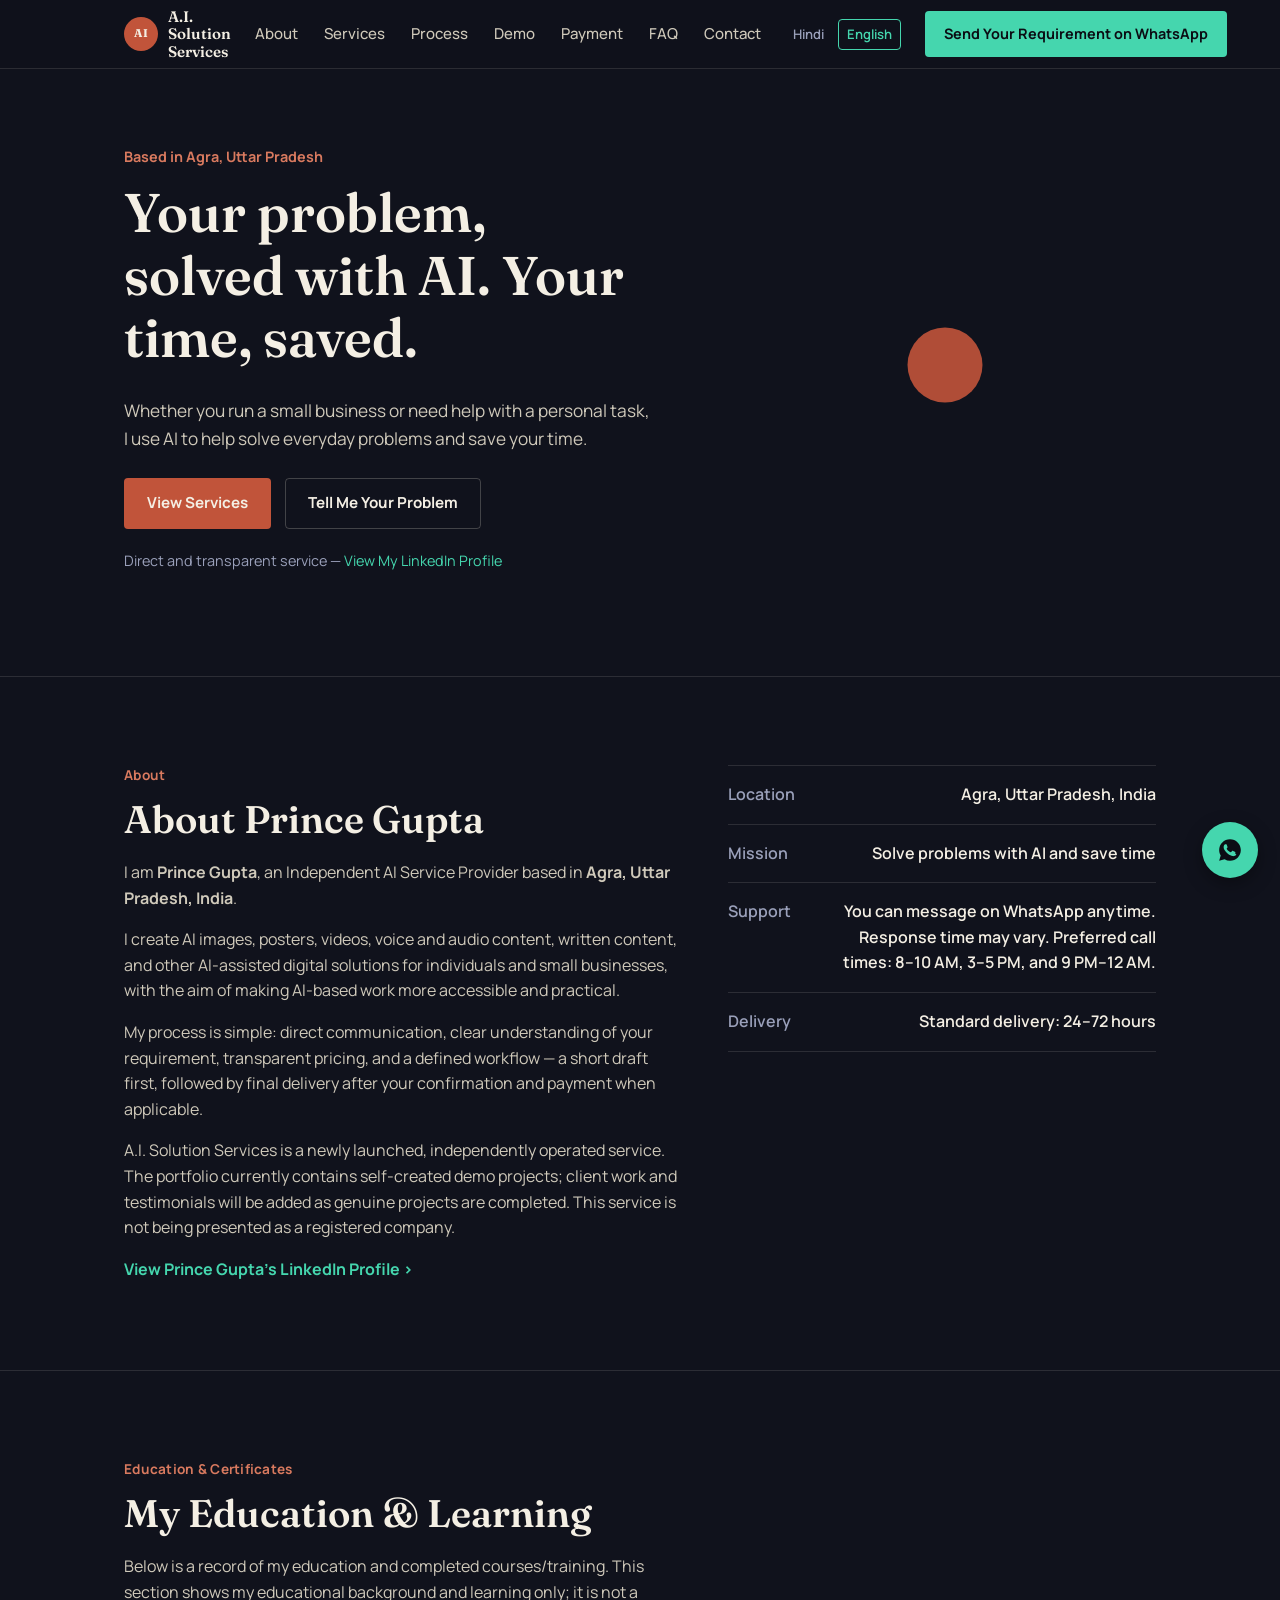
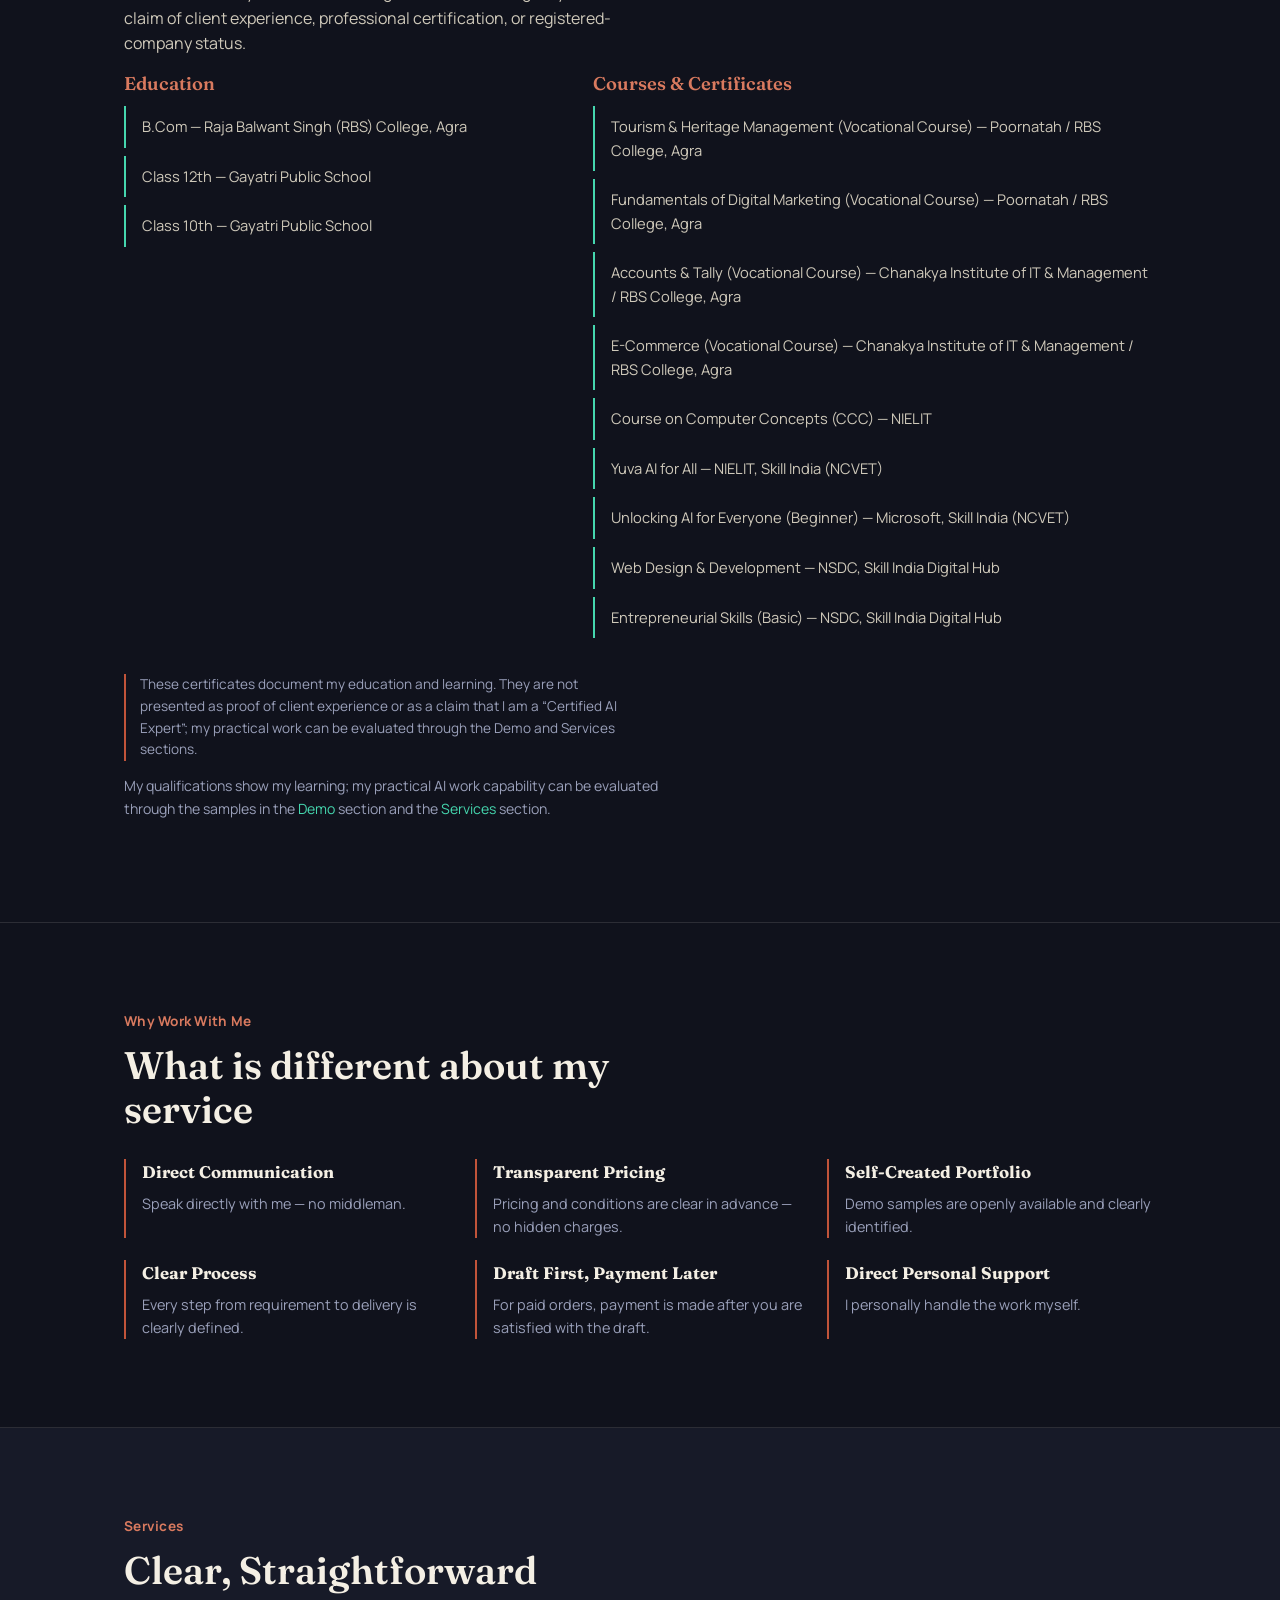
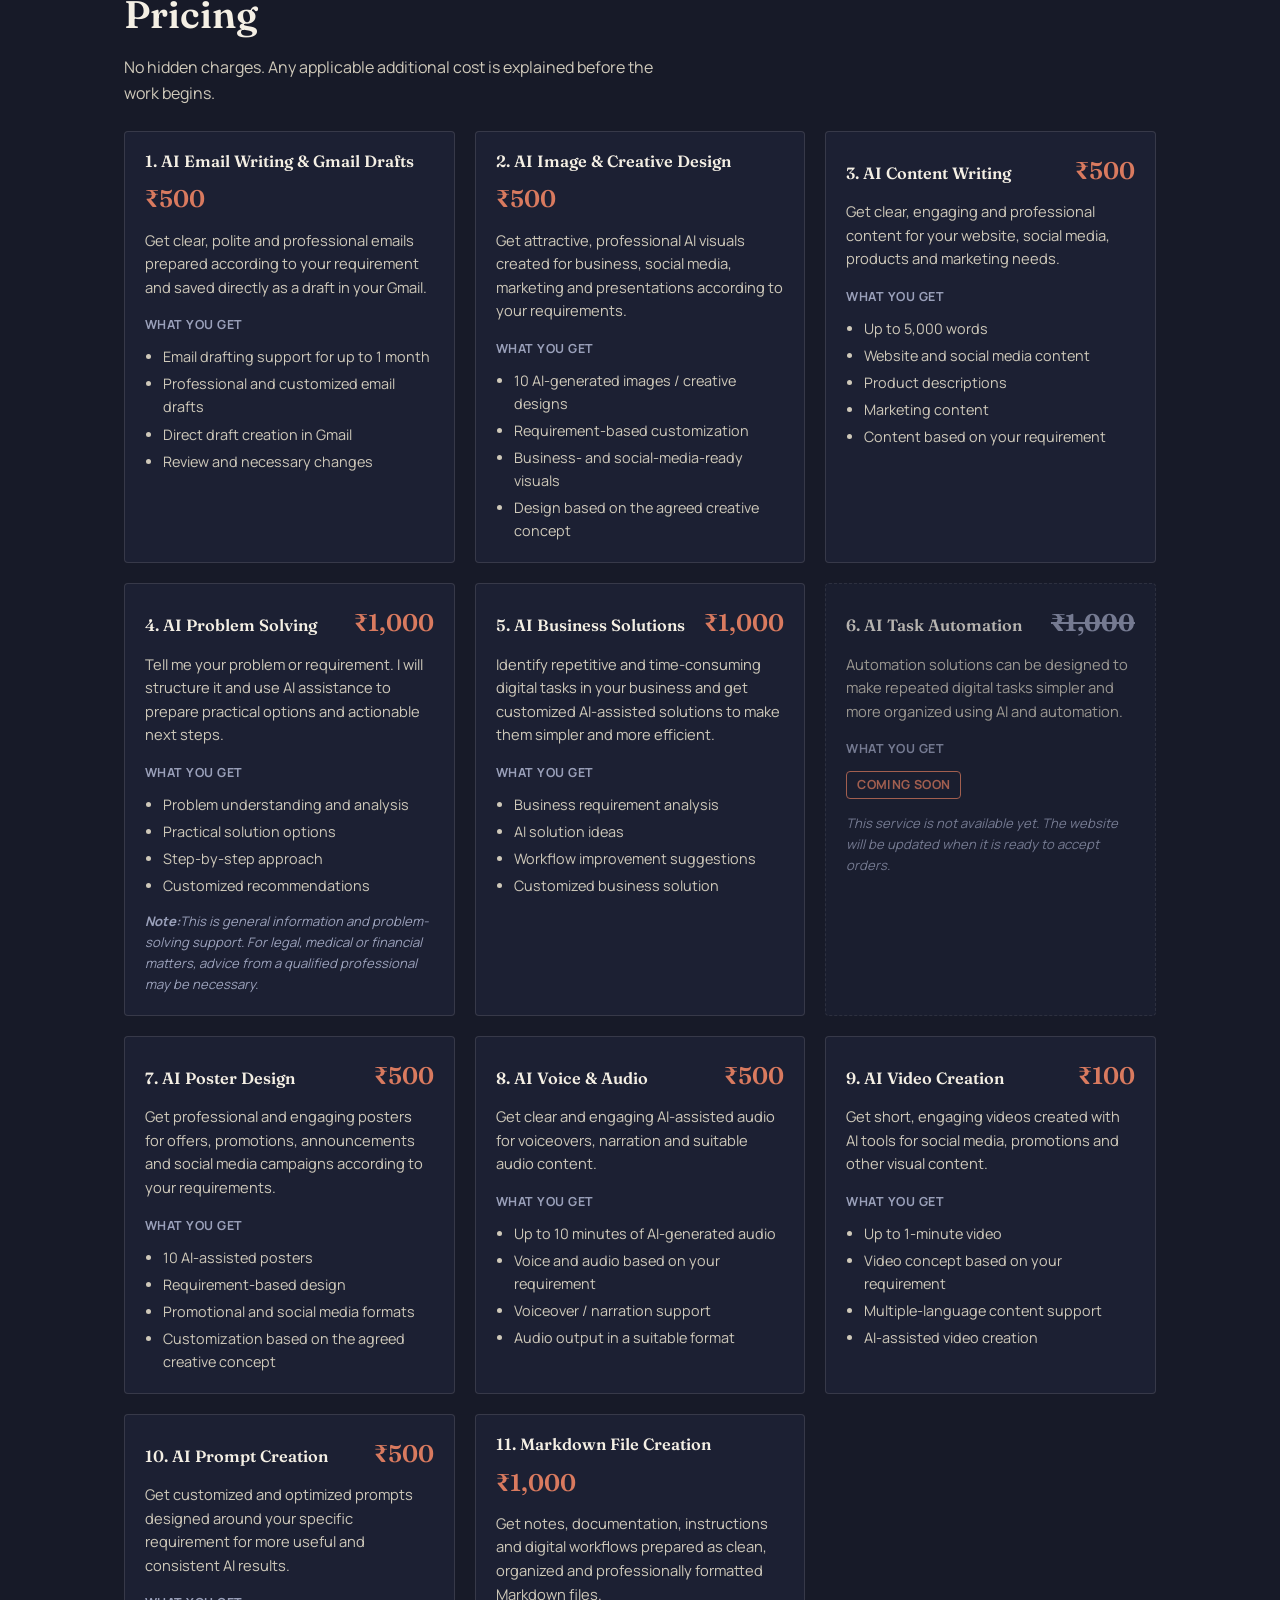
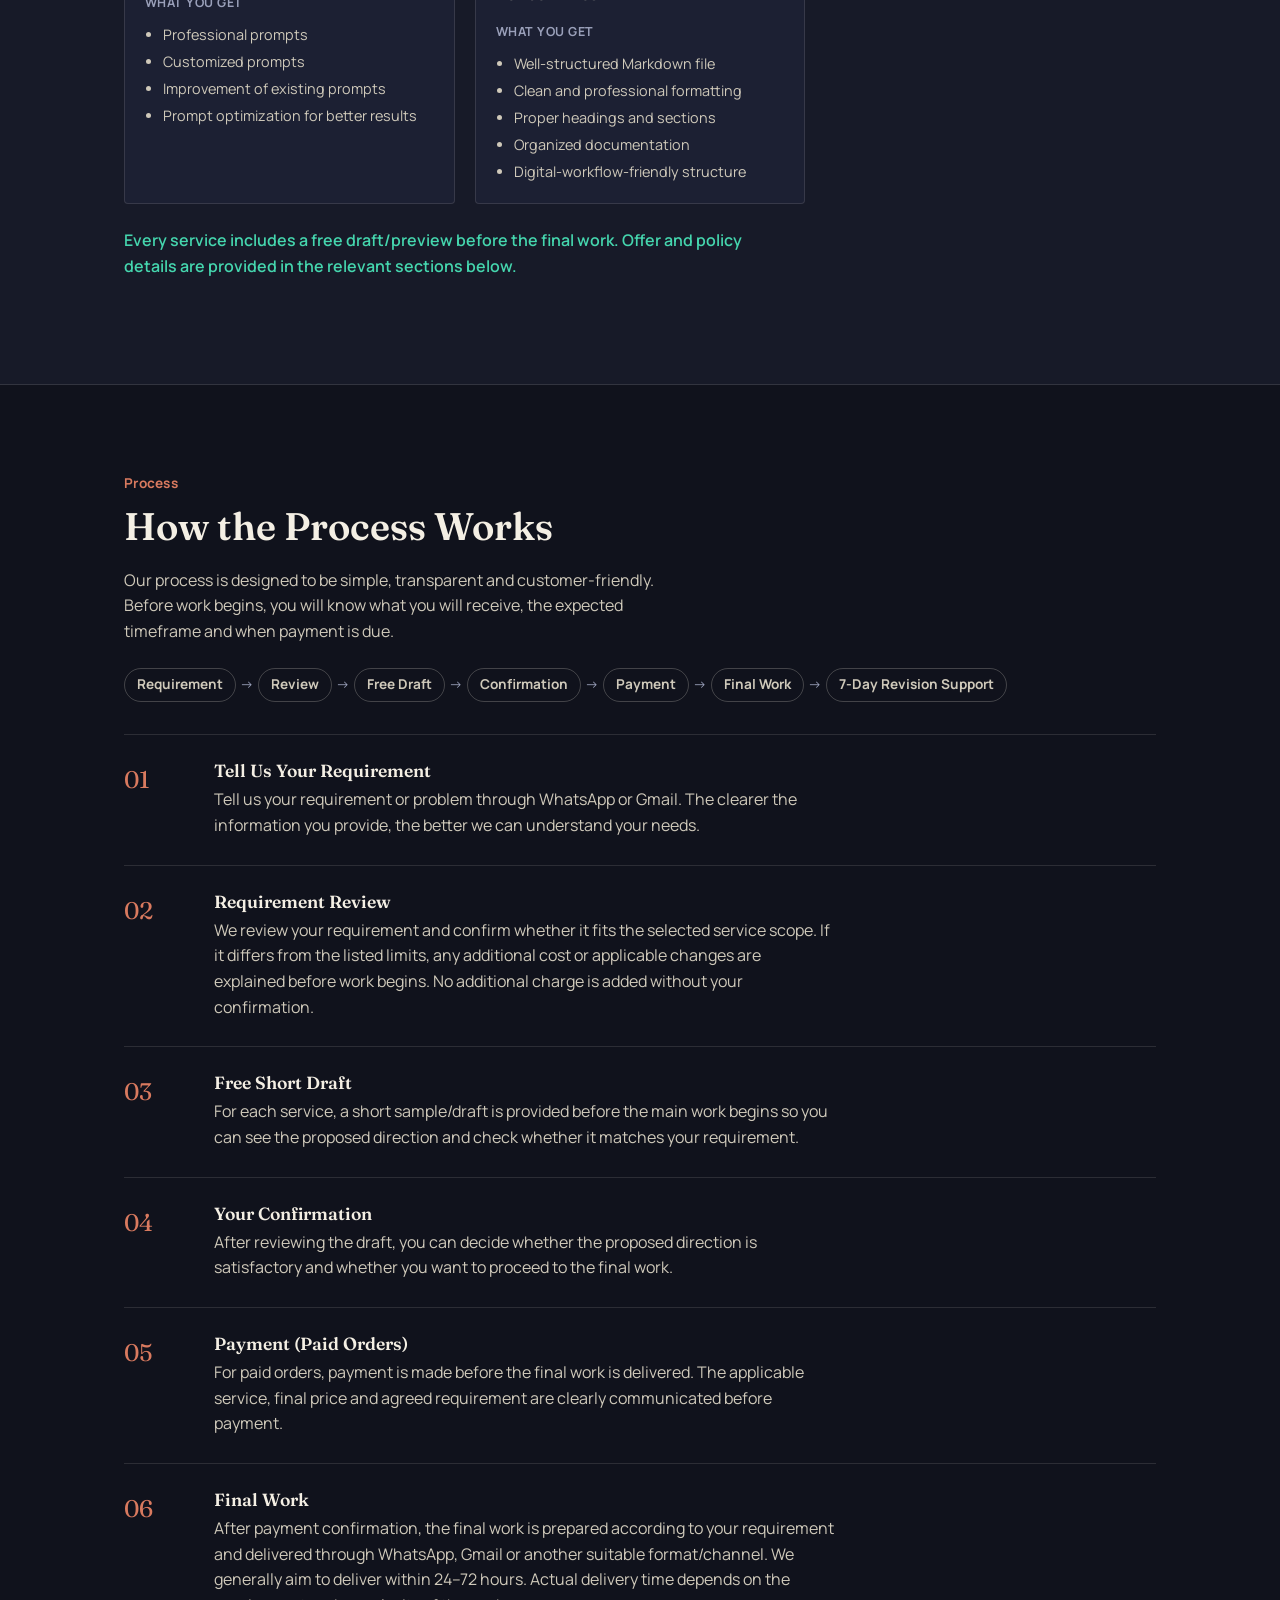
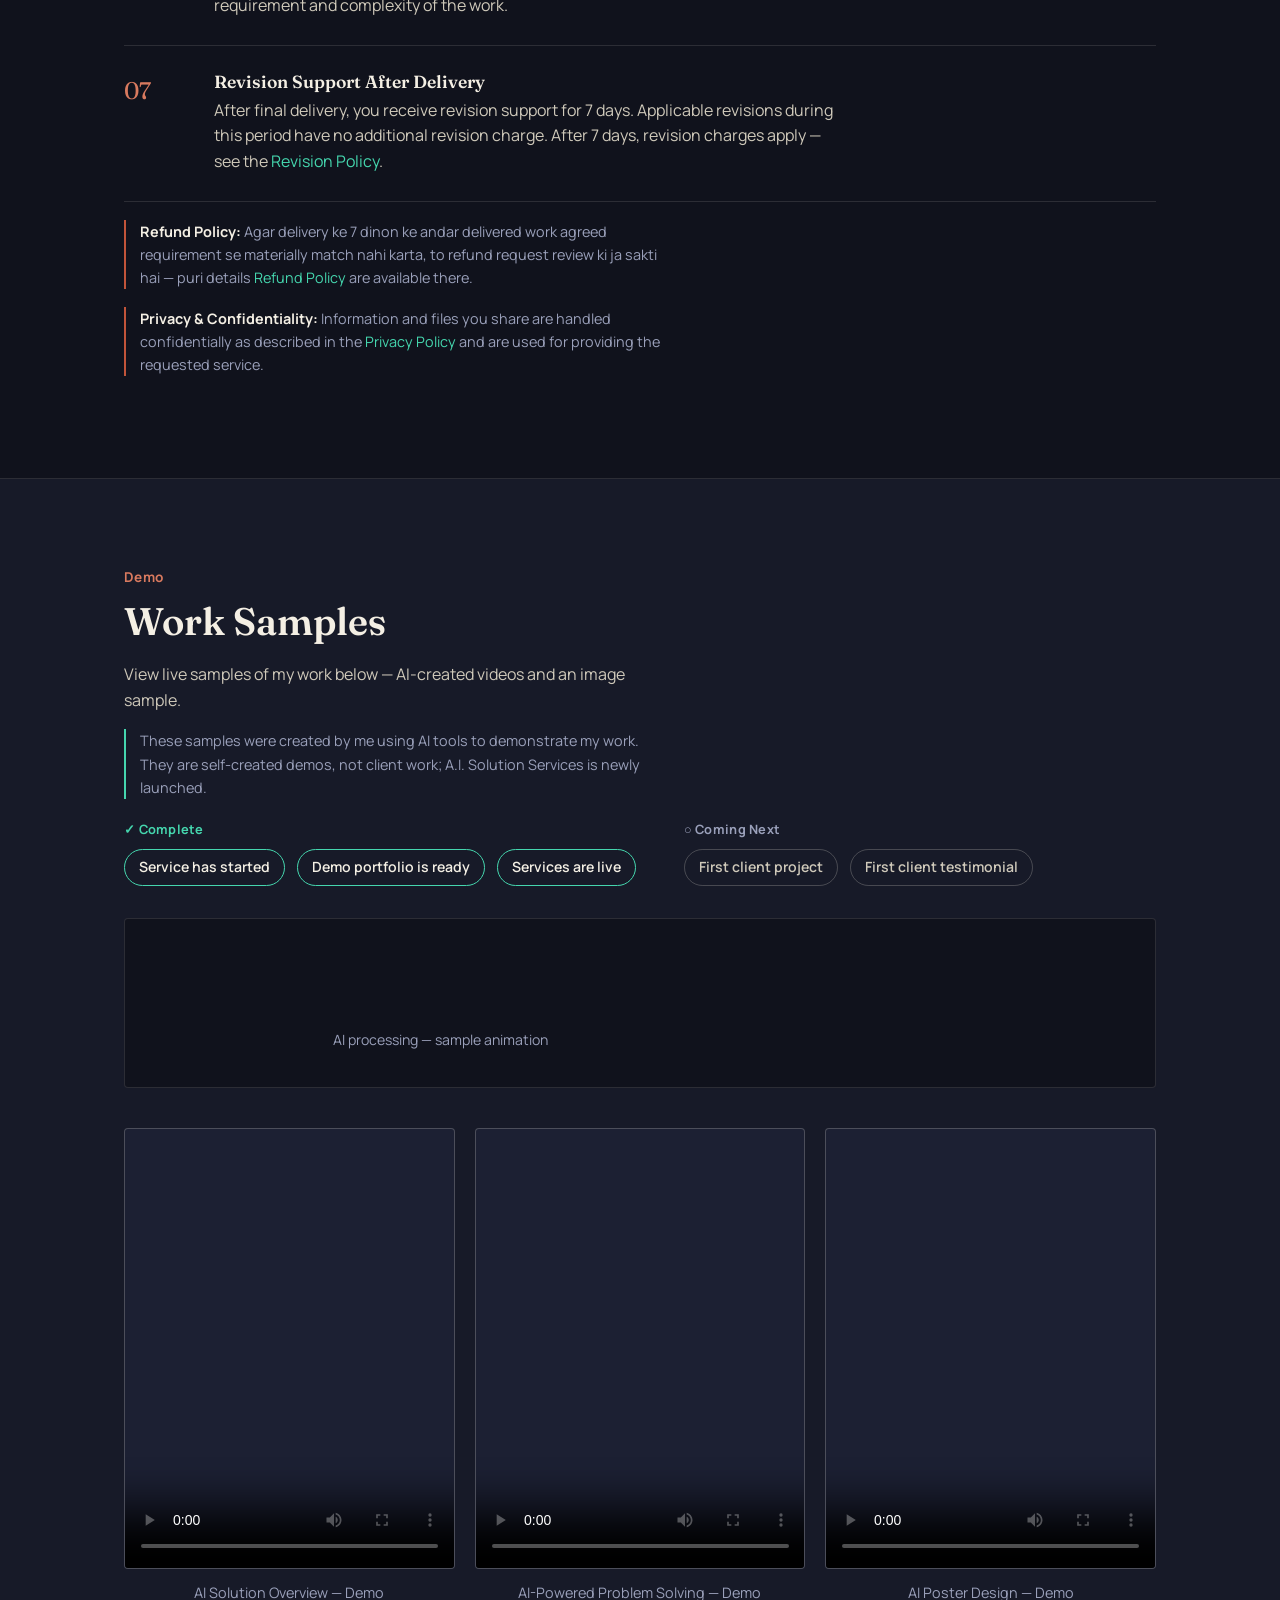
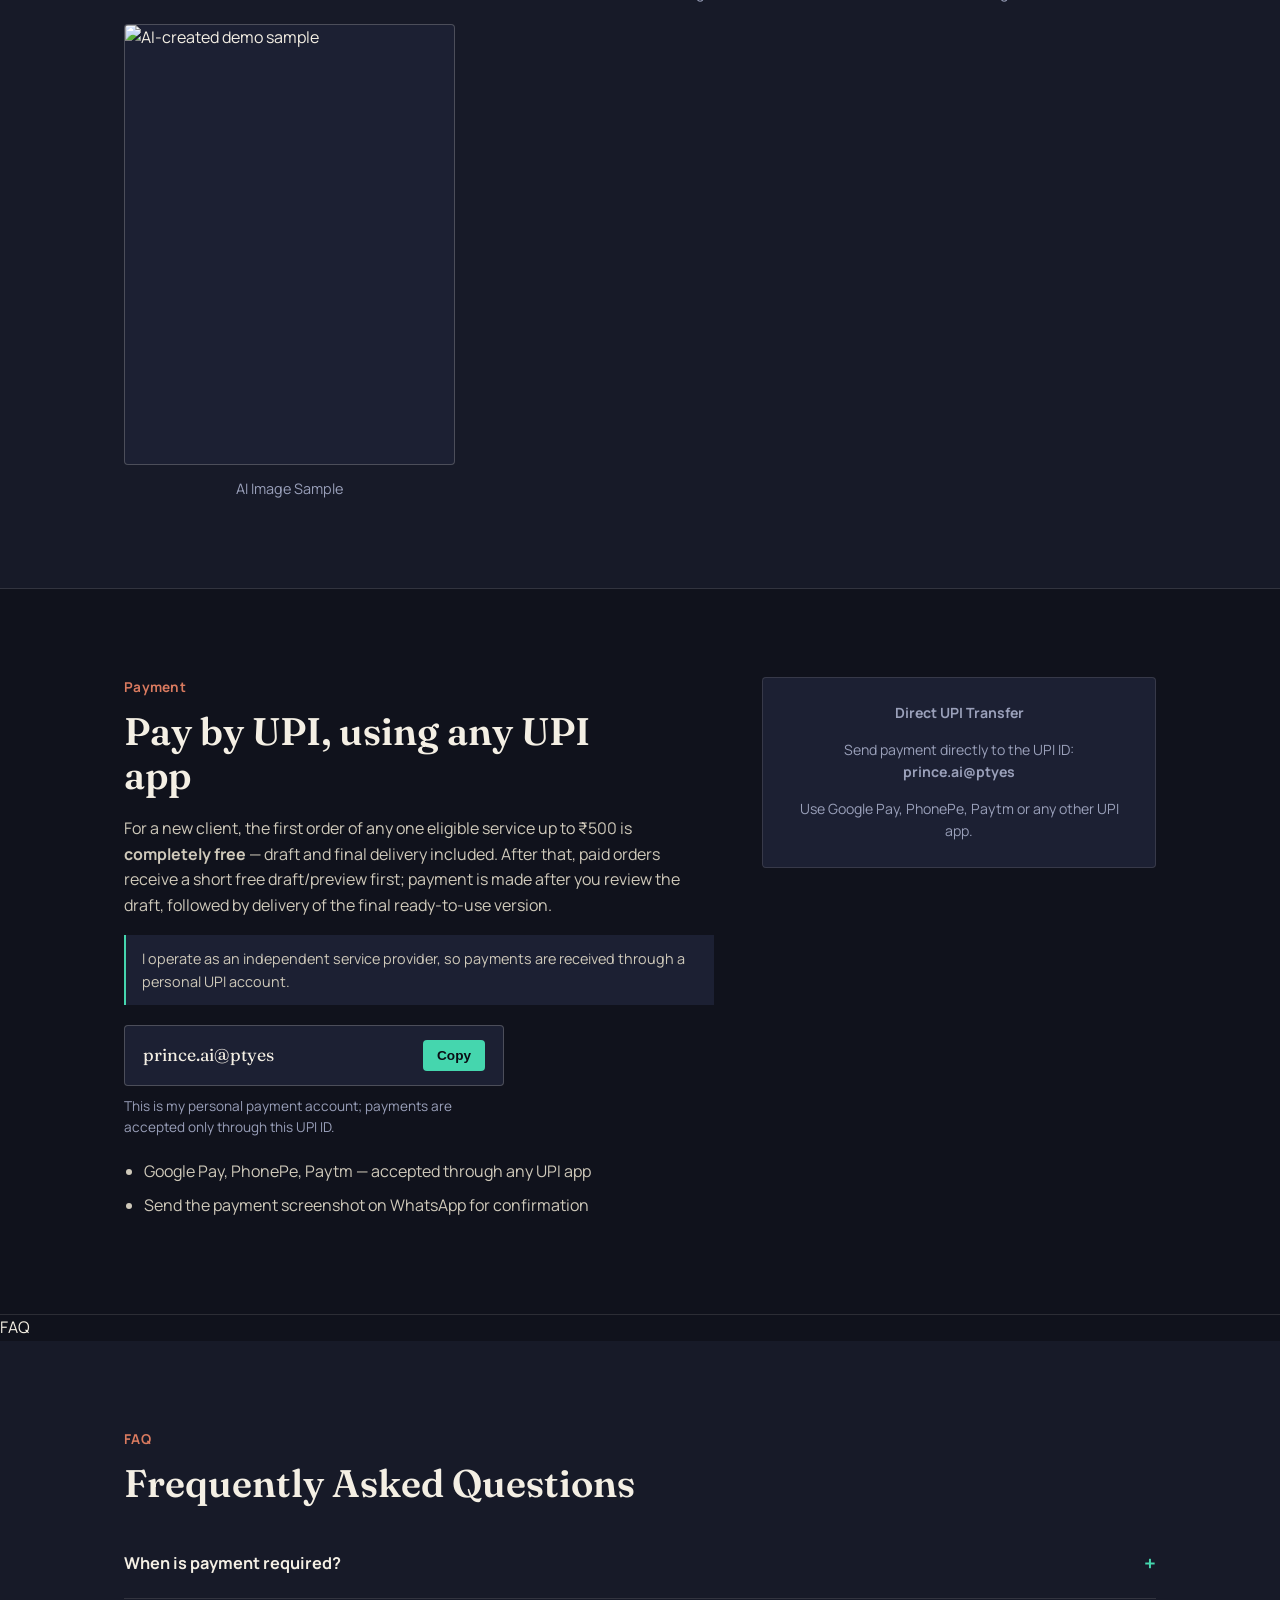
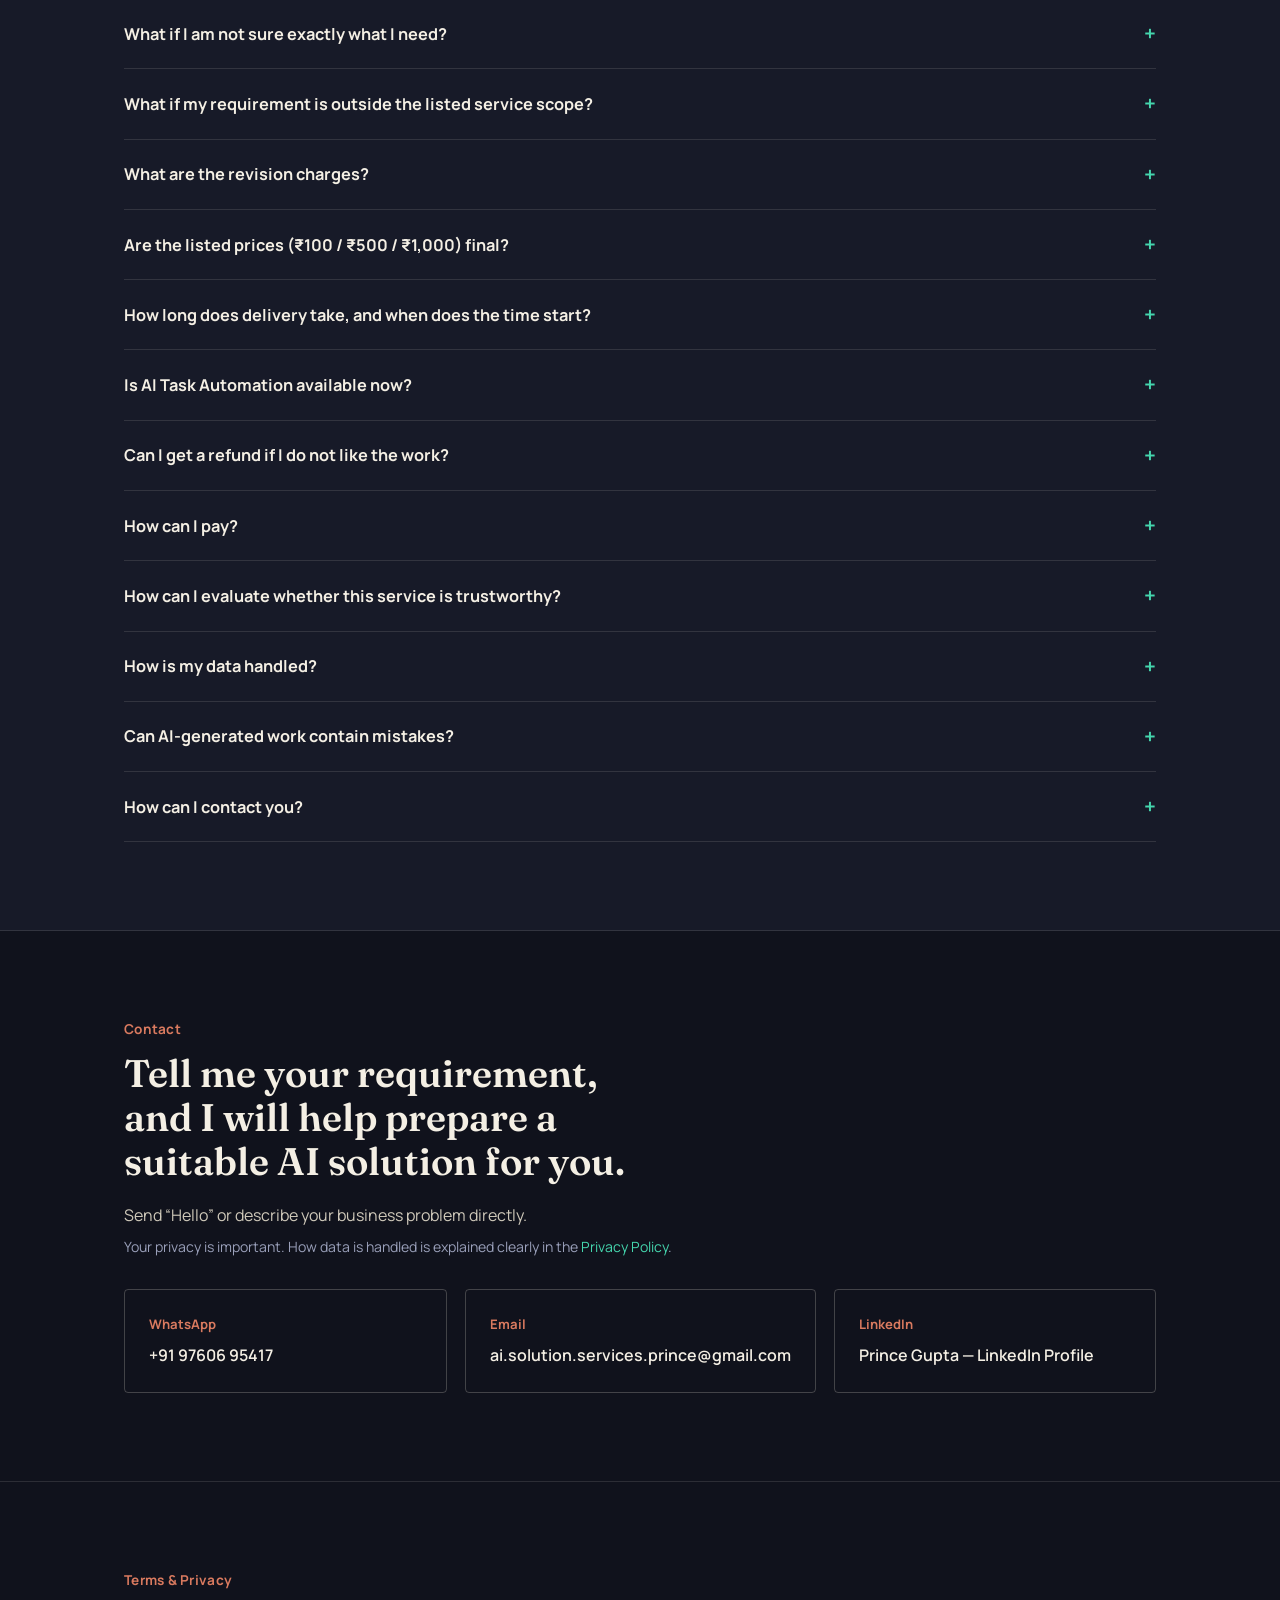
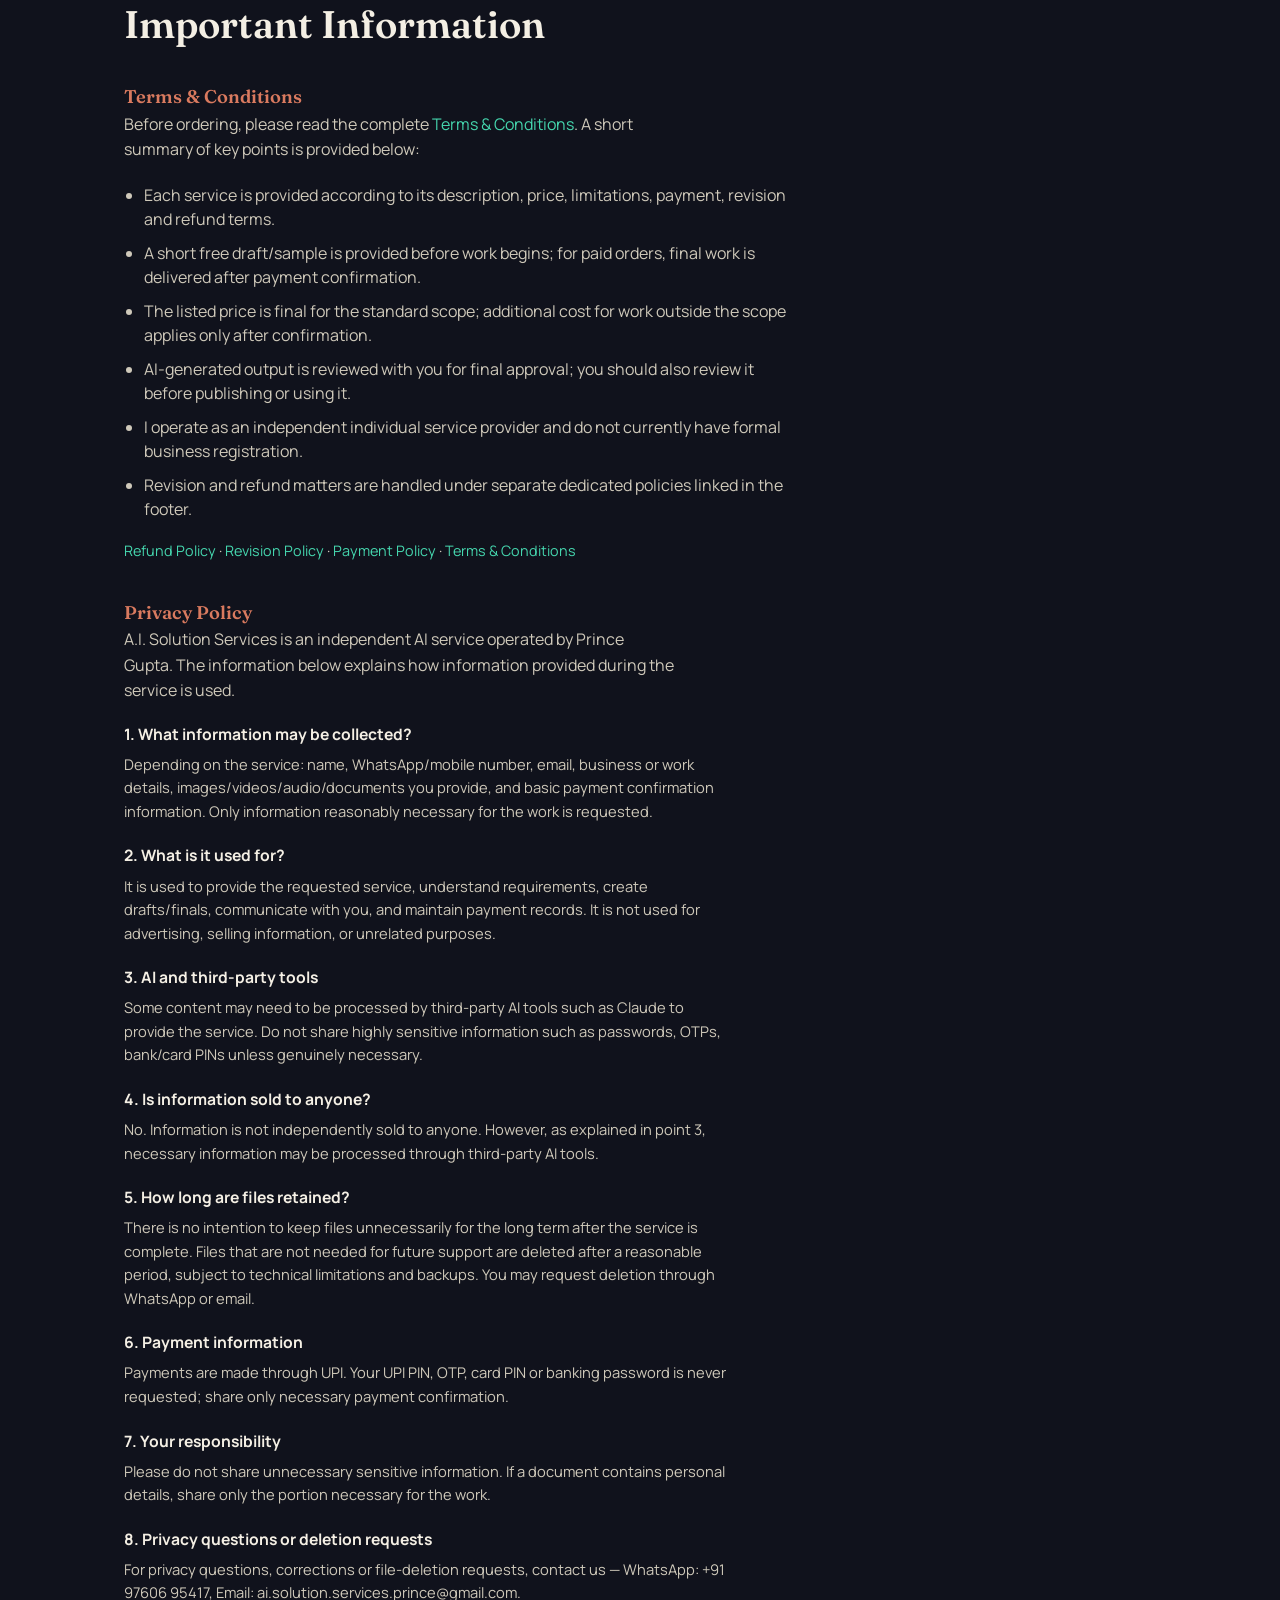
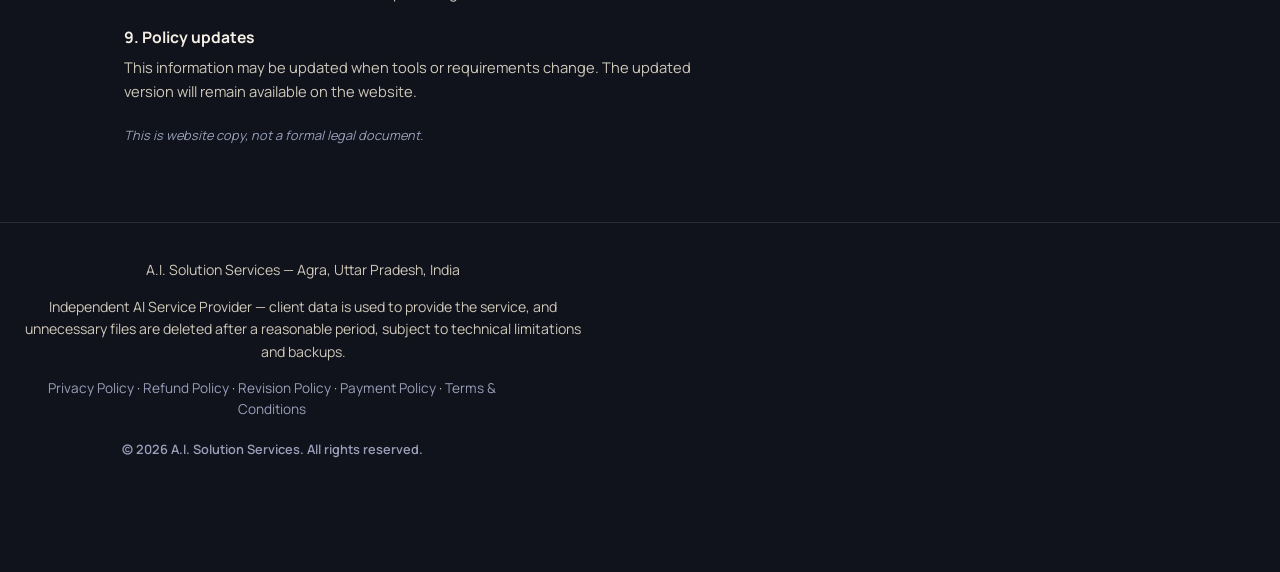
==== index.html @ 832b4277 "Add files via upload" ====
<!DOCTYPE html>
<html lang="en">
<head>
<meta charset="utf-8"/>
<meta content="width=device-width, initial-scale=1.0" name="viewport"/>
<title>A.I. Solution Services — Agra | AI Solutions That Save Time</title>
<meta content="AI solutions, creative services, content, visuals and digital support from Agra, Uttar Pradesh." name="description"/>
<link href="https://prince5192005-collab.github.io/ai-solution-services/" rel="canonical"/>
<link href="https://prince5192005-collab.github.io/ai-solution-services/" hreflang="en" rel="alternate"/>
<link href="https://prince5192005-collab.github.io/ai-solution-services/en/" hreflang="x-default" rel="alternate"/>
<meta content="website" property="og:type"/>
<meta content="A.I. Solution Services — Agra | AI se Problem Solve, Time Save" property="og:title"/>
<meta content="Agra based AI Solution Services — AI images, posters, video, voice, audio, content writing aur email drafting. Apni problem solve karein, apna time bachayein." property="og:description"/>
<meta content="https://prince5192005-collab.github.io/ai-solution-services/" property="og:url"/>
<meta content="https://prince5192005-collab.github.io/ai-solution-services/assets/005.png" property="og:image"/>
<meta content="summary_large_image" name="twitter:card"/>
<meta content="A.I. Solution Services — Agra | AI se Problem Solve, Time Save" name="twitter:title"/>
<meta content="Agra based AI Solution Services — AI images, posters, video, voice, audio, content writing aur email drafting." name="twitter:description"/>
<link href="data:image/svg+xml,&lt;svg xmlns='http://www.w3.org/2000/svg' viewBox='0 0 100 100'&gt;&lt;rect width='100' height='100' rx='20' fill='%2345d6ae'/&gt;&lt;text x='50' y='66' font-size='48' font-family='Arial,sans-serif' font-weight='700' text-anchor='middle' fill='%2310121c'&gt;AI&lt;/text&gt;&lt;/svg&gt;" rel="icon"/>
<link href="https://fonts.googleapis.com" rel="preconnect"/>
<link crossorigin="" href="https://fonts.gstatic.com" rel="preconnect"/>
<link href="https://fonts.googleapis.com/css2?family=Fraunces:opsz,wght@9..144,400;9..144,500;9..144,600;9..144,700&amp;family=Manrope:wght@400;500;600;700;800&amp;display=swap" rel="stylesheet"/>
<link href="style.css" rel="stylesheet"/>
<link href="https://prince5192005-collab.github.io/ai-solution-services/hi/" hreflang="hi" rel="alternate"/></head>
<body>
<a class="skip-link" href="#main">Skip to main content</a>
<header class="site-header" id="top">
<div class="header-inner">
<a class="brand" href="#top">
<span aria-hidden="true" class="brand-mark">AI</span>
<span class="brand-text">A.I. Solution<br/>Services</span>
</a>
<nav class="main-nav" id="main-nav">
<a href="#about">About</a>
<a href="#service">Services</a>
<a href="#process">Process</a>
<a href="#demo">Demo</a>
<a href="#payment">Payment</a>
<a href="#faq">FAQ</a>
<a href="#contact">Contact</a>
</nav>
<nav aria-label="Language" class="lang-switch">
<a href="hi/" lang="hi">Hindi</a>
<span aria-current="page" class="lang-current">English</span>
</nav>
<a class="btn btn-whatsapp header-cta" href="https://wa.me/919760695417?text=Hello%2C%20I%20would%20like%20to%20discuss%20my%20requirement" rel="noopener" target="_blank">Send Your Requirement on WhatsApp</a>
<button aria-controls="main-nav" aria-expanded="false" aria-label="Menu kholein" class="nav-toggle" id="navToggle">
<span></span><span></span><span></span>
</button>
</div>
</header>
<main id="main">
<!-- HERO -->
<section class="hero">
<div class="hero-inner">
<div class="hero-copy">
<p class="eyebrow">Based in Agra, Uttar Pradesh</p>
<h1>Your problem, solved with AI. Your time, saved.</h1>
<p class="hero-sub">Whether you run a small business or need help with a personal task, I use AI to help solve everyday problems and save your time.</p>
<div class="hero-actions">
<a class="btn btn-primary" href="#service">View Services</a>
<a class="btn btn-ghost" href="#contact">Tell Me Your Problem</a>
</div>
<p class="hero-trust">Direct and transparent service — <a href="https://www.linkedin.com/in/princegupta-aisolutions?utm_source=share_via&amp;utm_content=profile&amp;utm_medium=member_android" rel="noopener" target="_blank">View My LinkedIn Profile</a></p>
</div>
<div aria-hidden="true" class="hero-visual">
<svg class="pulse-svg" viewbox="0 0 320 320">
<circle class="pulse-core" cx="160" cy="160" r="40"></circle>
<circle class="pulse-ring r1" cx="160" cy="160" r="70"></circle>
<circle class="pulse-ring r2" cx="160" cy="160" r="110"></circle>
<circle class="pulse-ring r3" cx="160" cy="160" r="150"></circle>
</svg>
</div>
</div>
</section>
<!-- ABOUT -->
<section class="section" id="about">
<div class="section-inner about-grid">
<div>
<p class="section-label">About</p>
<h2>About Prince Gupta</h2>
<p>I am <strong>Prince Gupta</strong>, an Independent AI Service Provider based in <strong>Agra, Uttar Pradesh, India</strong>.</p>
<p>I create AI images, posters, videos, voice and audio content, written content, and other AI-assisted digital solutions for individuals and small businesses, with the aim of making AI-based work more accessible and practical.</p>
<p>My process is simple: direct communication, clear understanding of your requirement, transparent pricing, and a defined workflow — a short draft first, followed by final delivery after your confirmation and payment when applicable.</p>
<p>A.I. Solution Services is a newly launched, independently operated service. The portfolio currently contains self-created demo projects; client work and testimonials will be added as genuine projects are completed. This service is not being presented as a registered company.</p>
<a class="link-arrow" href="https://www.linkedin.com/in/princegupta-aisolutions?utm_source=share_via&amp;utm_content=profile&amp;utm_medium=member_android" rel="noopener" target="_blank">View Prince Gupta’s LinkedIn Profile</a>
</div>
<dl class="about-facts">
<div><dt>Location</dt><dd>Agra, Uttar Pradesh, India</dd></div>
<div><dt>Mission</dt><dd>Solve problems with AI and save time</dd></div>
<div><dt>Support</dt><dd>You can message on WhatsApp anytime. Response time may vary. Preferred call times: 8–10 AM, 3–5 PM, and 9 PM–12 AM.</dd></div>
<div><dt>Delivery</dt><dd>Standard delivery: 24–72 hours</dd></div>
</dl>
</div>
</section>
<!-- EDUCATION & CERTIFICATES -->
<section class="section credentials-section">
<div class="section-inner">
<p class="section-label">Education &amp; Certificates</p>
<h2>My Education &amp; Learning</h2>
<p class="section-intro">Below is a record of my education and completed courses/training. This section shows my educational background and learning only; it is not a claim of client experience, professional certification, or registered-company status.</p>
<div class="credentials-grid">
<div>
<h3 class="subsection-heading">Education</h3>
<ul class="credentials-list">
<li>B.Com — Raja Balwant Singh (RBS) College, Agra</li>
<li>Class 12th — Gayatri Public School</li>
<li>Class 10th — Gayatri Public School</li>
</ul>
</div>
<div>
<h3 class="subsection-heading">Courses &amp; Certificates</h3>
<ul class="credentials-list">
<li>Tourism &amp; Heritage Management (Vocational Course) — Poornatah / RBS College, Agra</li>
<li>Fundamentals of Digital Marketing (Vocational Course) — Poornatah / RBS College, Agra</li>
<li>Accounts &amp; Tally (Vocational Course) — Chanakya Institute of IT &amp; Management / RBS College, Agra</li>
<li>E-Commerce (Vocational Course) — Chanakya Institute of IT &amp; Management / RBS College, Agra</li>
<li>Course on Computer Concepts (CCC) — NIELIT</li>
<li>Yuva AI for All — NIELIT, Skill India (NCVET)</li>
<li>Unlocking AI for Everyone (Beginner) — Microsoft, Skill India (NCVET)</li>
<li>Web Design &amp; Development — NSDC, Skill India Digital Hub</li>
<li>Entrepreneurial Skills (Basic) — NSDC, Skill India Digital Hub</li>
</ul>
</div>
</div>
<p class="credentials-note">These certificates document my education and learning. They are not presented as proof of client experience or as a claim that I am a “Certified AI Expert”; my practical work can be evaluated through the Demo and Services sections.</p>
<p class="credentials-pointer">My qualifications show my learning; my practical AI work capability can be evaluated through the samples in the <a href="#demo">Demo</a> section and the <a href="#service">Services</a> section.</p>
</div>
</section>
<!-- WHY WORK WITH US -->
<section class="section why-us">
<div class="section-inner">
<p class="section-label">Why Work With Me</p>
<h2>What is different about my service</h2>
<ul class="why-us-grid">
<li><strong>Direct Communication</strong><span>Speak directly with me — no middleman.</span></li>
<li><strong>Transparent Pricing</strong><span>Pricing and conditions are clear in advance — no hidden charges.</span></li>
<li><strong>Self-Created Portfolio</strong><span>Demo samples are openly available and clearly identified.</span></li>
<li><strong>Clear Process</strong><span>Every step from requirement to delivery is clearly defined.</span></li>
<li><strong>Draft First, Payment Later</strong><span>For paid orders, payment is made after you are satisfied with the draft.</span></li>
<li><strong>Direct Personal Support</strong><span>I personally handle the work myself.</span></li>
</ul>
</div>
</section>
<!-- SERVICE -->
<section class="section section-alt" id="service">
<div class="section-inner">
<p class="section-label">Services</p>
<h2>Clear, Straightforward Pricing</h2>
<p class="section-intro">No hidden charges. Any applicable additional cost is explained before the work begins.</p>
<div class="service-cards">
<div class="service-card">
<div class="service-card-head">
<h3>1. AI Email Writing &amp; Gmail Drafts</h3>
<p class="price"><span>₹500</span></p>
</div>
<p class="service-desc">Get clear, polite and professional emails prepared according to your requirement and saved directly as a draft in your Gmail.</p>
<p class="service-subhead">What You Get</p>
<ul class="service-includes">
<li>Email drafting support for up to 1 month</li>
<li>Professional and customized email drafts</li>
<li>Direct draft creation in Gmail</li>
<li>Review and necessary changes</li>
</ul>
</div>
<div class="service-card">
<div class="service-card-head">
<h3>2. AI Image &amp; Creative Design</h3>
<p class="price"><span>₹500</span></p>
</div>
<p class="service-desc">Get attractive, professional AI visuals created for business, social media, marketing and presentations according to your requirements.</p>
<p class="service-subhead">What You Get</p>
<ul class="service-includes">
<li>10 AI-generated images / creative designs</li>
<li>Requirement-based customization</li>
<li>Business- and social-media-ready visuals</li>
<li>Design based on the agreed creative concept</li>
</ul>
</div>
<div class="service-card">
<div class="service-card-head">
<h3>3. AI Content Writing</h3>
<p class="price"><span>₹500</span></p>
</div>
<p class="service-desc">Get clear, engaging and professional content for your website, social media, products and marketing needs.</p>
<p class="service-subhead">What You Get</p>
<ul class="service-includes">
<li>Up to 5,000 words</li>
<li>Website and social media content</li>
<li>Product descriptions</li>
<li>Marketing content</li>
<li>Content based on your requirement</li>
</ul>
</div>
<div class="service-card">
<div class="service-card-head">
<h3>4. AI Problem Solving</h3>
<p class="price"><span>₹1,000</span></p>
</div>
<p class="service-desc">Tell me your problem or requirement. I will structure it and use AI assistance to prepare practical options and actionable next steps.</p>
<p class="service-subhead">What You Get</p>
<ul class="service-includes">
<li>Problem understanding and analysis</li>
<li>Practical solution options</li>
<li>Step-by-step approach</li>
<li>Customized recommendations</li>
</ul>
<p class="service-note"><strong>Note:</strong>This is general information and problem-solving support. For legal, medical or financial matters, advice from a qualified professional may be necessary.</p>
</div>
<div class="service-card">
<div class="service-card-head">
<h3>5. AI Business Solutions</h3>
<p class="price"><span>₹1,000</span></p>
</div>
<p class="service-desc">Identify repetitive and time-consuming digital tasks in your business and get customized AI-assisted solutions to make them simpler and more efficient.</p>
<p class="service-subhead">What You Get</p>
<ul class="service-includes">
<li>Business requirement analysis</li>
<li>AI solution ideas</li>
<li>Workflow improvement suggestions</li>
<li>Customized business solution</li>
</ul>
</div>
<div class="service-card service-card-unavailable">
<div class="service-card-head">
<h3>6. AI Task Automation</h3>
<p class="price price-unavailable">₹1,000</p>
</div>
<p class="service-desc">Automation solutions can be designed to make repeated digital tasks simpler and more organized using AI and automation.</p>
<p class="service-subhead">What You Get</p>
<p class="unavailable-badge">Coming Soon</p>
<p class="service-note">This service is not available yet. The website will be updated when it is ready to accept orders.</p>
</div>
<div class="service-card">
<div class="service-card-head">
<h3>7. AI Poster Design</h3>
<p class="price"><span>₹500</span></p>
</div>
<p class="service-desc">Get professional and engaging posters for offers, promotions, announcements and social media campaigns according to your requirements.</p>
<p class="service-subhead">What You Get</p>
<ul class="service-includes">
<li>10 AI-assisted posters</li>
<li>Requirement-based design</li>
<li>Promotional and social media formats</li>
<li>Customization based on the agreed creative concept</li>
</ul>
</div>
<div class="service-card">
<div class="service-card-head">
<h3>8. AI Voice &amp; Audio</h3>
<p class="price"><span>₹500</span></p>
</div>
<p class="service-desc">Get clear and engaging AI-assisted audio for voiceovers, narration and suitable audio content.</p>
<p class="service-subhead">What You Get</p>
<ul class="service-includes">
<li>Up to 10 minutes of AI-generated audio</li>
<li>Voice and audio based on your requirement</li>
<li>Voiceover / narration support</li>
<li>Audio output in a suitable format</li>
</ul>
</div>
<div class="service-card">
<div class="service-card-head">
<h3>9. AI Video Creation</h3>
<p class="price"><span>₹100</span></p>
</div>
<p class="service-desc">Get short, engaging videos created with AI tools for social media, promotions and other visual content.</p>
<p class="service-subhead">What You Get</p>
<ul class="service-includes">
<li>Up to 1-minute video</li>
<li>Video concept based on your requirement</li>
<li>Multiple-language content support</li>
<li>AI-assisted video creation</li>
</ul>
</div>
<div class="service-card">
<div class="service-card-head">
<h3>10. AI Prompt Creation</h3>
<p class="price"><span>₹500</span></p>
</div>
<p class="service-desc">Get customized and optimized prompts designed around your specific requirement for more useful and consistent AI results.</p>
<p class="service-subhead">What You Get</p>
<ul class="service-includes">
<li>Professional prompts</li>
<li>Customized prompts</li>
<li>Improvement of existing prompts</li>
<li>Prompt optimization for better results</li>
</ul>
</div>
<div class="service-card">
<div class="service-card-head">
<h3>11. Markdown File Creation</h3>
<p class="price"><span>₹1,000</span></p>
</div>
<p class="service-desc">Get notes, documentation, instructions and digital workflows prepared as clean, organized and professionally formatted Markdown files.</p>
<p class="service-subhead">What You Get</p>
<ul class="service-includes">
<li>Well-structured Markdown file</li>
<li>Clean and professional formatting</li>
<li>Proper headings and sections</li>
<li>Organized documentation</li>
<li>Digital-workflow-friendly structure</li>
</ul>
</div>
</div>
<p class="service-footnote">Every service includes a free draft/preview before the final work. Offer and policy details are provided in the relevant sections below.</p>
</div>
</section>
<!-- PROGRESS -->
<section class="section" id="process">
<div class="section-inner">
<p class="section-label">Process</p>
<h2>How the Process Works</h2>
<p class="section-intro">Our process is designed to be simple, transparent and customer-friendly. Before work begins, you will know what you will receive, the expected timeframe and when payment is due.</p>
<div aria-hidden="true" class="flow-strip">
<span>Requirement</span><span class="flow-arrow">→</span>
<span>Review</span><span class="flow-arrow">→</span>
<span>Free Draft</span><span class="flow-arrow">→</span>
<span>Confirmation</span><span class="flow-arrow">→</span>
<span>Payment</span><span class="flow-arrow">→</span>
<span>Final Work</span><span class="flow-arrow">→</span>
<span>7-Day Revision Support</span>
</div>
<ol class="steps">
<li>
<span class="step-num">01</span>
<div>
<h3>Tell Us Your Requirement</h3>
<p>Tell us your requirement or problem through WhatsApp or Gmail. The clearer the information you provide, the better we can understand your needs.</p>
</div>
</li>
<li>
<span class="step-num">02</span>
<div>
<h3>Requirement Review</h3>
<p>We review your requirement and confirm whether it fits the selected service scope. If it differs from the listed limits, any additional cost or applicable changes are explained before work begins. No additional charge is added without your confirmation.</p>
</div>
</li>
<li>
<span class="step-num">03</span>
<div>
<h3>Free Short Draft</h3>
<p>For each service, a short sample/draft is provided before the main work begins so you can see the proposed direction and check whether it matches your requirement.</p>
</div>
</li>
<li>
<span class="step-num">04</span>
<div>
<h3>Your Confirmation</h3>
<p>After reviewing the draft, you can decide whether the proposed direction is satisfactory and whether you want to proceed to the final work.</p>
</div>
</li>
<li>
<span class="step-num">05</span>
<div>
<h3>Payment (Paid Orders)</h3>
<p>For paid orders, payment is made before the final work is delivered. The applicable service, final price and agreed requirement are clearly communicated before payment.</p>
</div>
</li>
<li>
<span class="step-num">06</span>
<div>
<h3>Final Work</h3>
<p>After payment confirmation, the final work is prepared according to your requirement and delivered through WhatsApp, Gmail or another suitable format/channel. We generally aim to deliver within 24–72 hours. Actual delivery time depends on the requirement and complexity of the work.</p>
</div>
</li>
<li>
<span class="step-num">07</span>
<div>
<h3>Revision Support After Delivery</h3>
<p>After final delivery, you receive revision support for 7 days. Applicable revisions during this period have no additional revision charge. After 7 days, revision charges apply — see the <a href="revision-policy.html">Revision Policy</a>.</p>
</div>
</li>
</ol>
<p class="process-note"><strong>Refund Policy:</strong> Agar delivery ke 7 dinon ke andar delivered work agreed requirement se materially match nahi karta, to refund request review ki ja sakti hai — puri details <a href="refund-policy.html">Refund Policy</a> are available there.</p>
<p class="process-note"><strong>Privacy &amp; Confidentiality:</strong> Information and files you share are handled confidentially as described in the <a href="#privacy">Privacy Policy</a> and are used for providing the requested service.</p>
</div>
</section>
<!-- DEMO -->
<section class="section section-alt" id="demo">
<div class="section-inner">
<p class="section-label">Demo</p>
<h2>Work Samples</h2>
<p class="section-intro">View live samples of my work below — AI-created videos and an image sample.</p>
<p class="demo-disclaimer">These samples were created by me using AI tools to demonstrate my work. They are self-created demos, not client work; A.I. Solution Services is newly launched.</p>
<div class="journey-groups">
<div class="journey-group">
<p class="journey-heading heading-done">✓ Complete</p>
<ul class="journey-list">
<li class="done">Service has started</li>
<li class="done">Demo portfolio is ready</li>
<li class="done">Services are live</li>
</ul>
</div>
<div class="journey-group">
<p class="journey-heading heading-pending">○ Coming Next</p>
<ul class="journey-list">
<li class="pending">First client project</li>
<li class="pending">First client testimonial</li>
</ul>
</div>
</div>
<div aria-hidden="true" class="demo-live">
<div class="wave">
<span></span><span></span><span></span><span></span><span></span><span></span><span></span><span></span>
</div>
<p class="demo-live-label">AI processing — sample animation</p>
</div>
<div class="demo-grid">
<div class="demo-card">
<div class="demo-thumb demo-thumb-video">
<video controls="" playsinline="" poster="assets/video-placeholder.jpg" preload="metadata">
<source src="assets/001.mp4" type="video/mp4"/>
              Video preview could not be loaded. Please message us on WhatsApp.
            </video>
</div>
<p>AI Solution Overview — Demo</p>
</div>
<div class="demo-card">
<div class="demo-thumb demo-thumb-video">
<video controls="" playsinline="" poster="assets/video-placeholder.jpg" preload="metadata">
<source src="assets/002.mp4" type="video/mp4"/>
              Video preview could not be loaded. Please message us on WhatsApp.
            </video>
</div>
<p>AI-Powered Problem Solving — Demo</p>
</div>

<div class="demo-card">
<div class="demo-thumb demo-thumb-video">
<video controls="" playsinline="" poster="assets/video-placeholder.jpg" preload="metadata">
<source src="assets/004.mp4" type="video/mp4"/>
              Video preview could not be loaded. Please message us on WhatsApp.
            </video>
</div>
<p>AI Poster Design — Demo</p>
</div>
<div class="demo-card">
<div class="demo-thumb">
<img alt="AI-created demo sample" loading="lazy" src="assets/005.png"/>
</div>
<p>AI Image Sample</p>
</div>
</div>
</div>
</section>
<!-- PAYMENT -->
<section class="section" id="payment">
<div class="section-inner payment-grid">
<div>
<p class="section-label">Payment</p>
<h2>Pay by UPI, using any UPI app</h2>
<p>For a new client, the first order of any one eligible service up to ₹500 is <strong>completely free</strong> — draft and final delivery included. After that, paid orders receive a short free draft/preview first; payment is made after you review the draft, followed by delivery of the final ready-to-use version.</p>
<p class="callout-note">I operate as an independent service provider, so payments are received through a personal UPI account.</p>
<div class="upi-id-box">
<span id="upiId">prince.ai@ptyes</span>
<button aria-label="UPI ID copy karein" class="copy-btn" id="copyUpiBtn" type="button">Copy</button>
</div>
<p class="upi-note">This is my personal payment account; payments are accepted only through this UPI ID.</p>
<ul class="payment-points">
<li>Google Pay, PhonePe, Paytm — accepted through any UPI app</li>
<li>Send the payment screenshot on WhatsApp for confirmation</li>
</ul>
</div>
<div class="qr-box">
<p class="qr-box-title">Direct UPI Transfer</p>
<p>Send payment directly to the UPI ID: <strong>prince.ai@ptyes</strong></p>
<p>Use Google Pay, PhonePe, Paytm or any other UPI app.</p>
</div>
</div>
</section>
FAQ
<section class="section section-alt" id="faq">
<div class="section-inner">
<p class="section-label">FAQ</p>
<h2>Frequently Asked Questions</h2>
<div class="faq-list">
<details class="faq-item">
<summary>When is payment required?</summary>
<p>A short free draft/sample is provided first. For paid orders, payment is made after you review the draft and before final delivery.</p>
</details>
<details class="faq-item">
<summary>What if I am not sure exactly what I need?</summary>
<p>That is fine. Tell me about your situation, and I will help understand the requirement and identify a suitable solution.</p>
</details>
<details class="faq-item">
<summary>What if my requirement is outside the listed service scope?</summary>
<p>If that happens, any additional cost or applicable changes will be explained before work begins. No additional charge will be added without your confirmation.</p>
</details>
<details class="faq-item">
<summary>What are the revision charges?</summary>
<p>For 7 days after delivery, <strong>unlimited revisions within the agreed requirement are free</strong>. After 7 days — for ₹1,000 services <strong>₹50–₹100</strong> per revision, ₹500 services <strong>₹20–₹50</strong> per revision, and for the ₹100 service <strong>₹20</strong> per revision. Full details <a href="revision-policy.html">Revision Policy</a> are available there.</p>
</details>
<details class="faq-item">
<summary>Are the listed prices (₹100 / ₹500 / ₹1,000) final?</summary>
<p>Yes. The listed price is final for the standard scope. If your requirement is outside the listed scope, any additional cost is confirmed before work begins.</p>
</details>
<details class="faq-item">
<summary>How long does delivery take, and when does the time start?</summary>
<p>Standard work is generally delivered within 24–72 hours. The timeframe starts once your requirement has been understood and confirmed. Complex or larger projects may take longer, and you will be informed in advance.</p>
</details>
<details class="faq-item">
<summary>Is AI Task Automation available now?</summary>
<p>No. This service is currently <strong>Coming Soon</strong>. No payment or work commitment is taken until the service is ready to accept orders.</p>
</details>
<details class="faq-item">
<summary>Can I get a refund if I do not like the work?</summary>
<p>Customized digital work delivery ke baad automatically refundable nahi hota. Agar delivered kaam agreed requirement se materially match nahi karta, to pehle revision/correction ka opportunity diya jaata hai; genuine issue hone par refund request 7 din ke andar review ki ja sakti hai. Puri conditions <a href="refund-policy.html">Refund Policy</a> are available there.</p>
</details>
<details class="faq-item">
<summary>How can I pay?</summary>
<p>Pay by UPI using Google Pay, PhonePe, Paytm or any other UPI app. The UPI ID is <strong>prince.ai@ptyes</strong> (my personal payment account). You can copy the ID from the Payment section.</p>
</details>
<details class="faq-item">
<summary>How can I evaluate whether this service is trustworthy?</summary>
<p>I operate as an independent individual service provider and do not currently have formal business registration. Trust is therefore based on transparency: the process is open, payment for paid orders follows the draft review, and you can independently view my LinkedIn profile.</p>
</details>
<details class="faq-item">
<summary>How is my data handled?</summary>
<p>Information and files you provide are used to deliver your requested work. Necessary information may be processed by third-party AI tools such as Claude. I do not independently sell your details to people or companies. Unnecessary files are deleted after a reasonable period where within my control, subject to technical limitations and backups.</p>
</details>
<details class="faq-item">
<summary>Can AI-generated work contain mistakes?</summary>
<p>AI-generated output may sometimes require improvement. That is why final approval is reviewed with you; for paid orders, payment and final delivery follow the draft review.</p>
</details>
<details class="faq-item">
<summary>How can I contact you?</summary>
<p>Send “Hello” or describe your problem on WhatsApp: <span>+91 97606 95417</span> (preferred call times: 8–10 AM, 3–5 PM, 9 PM–12 AM). You can also email: <span>ai.solution.services.prince@gmail.com</span>.</p>
</details>
</div>
</div>
</section>
<!-- CONTACT -->
<section class="section contact-section" id="contact">
<div class="section-inner">
<p class="section-label">Contact</p>
<h2>Tell me your requirement, and I will help prepare a suitable AI solution for you.</h2>
<p class="section-intro">Send “Hello” or describe your business problem directly.</p>
<p class="privacy-pointer">Your privacy is important. How data is handled is explained clearly in the <a href="#privacy">Privacy Policy</a>.</p>
<div class="contact-grid">
<a class="contact-card" href="https://wa.me/919760695417?text=Hello" rel="noopener" target="_blank">
<span class="contact-label">WhatsApp</span>
<span class="contact-value">+91 97606 95417</span>
</a>
<a class="contact-card" href="mailto:ai.solution.services.prince@gmail.com">
<span class="contact-label">Email</span>
<span class="contact-value">ai.solution.services.prince@gmail.com</span>
</a>
<a class="contact-card" href="https://www.linkedin.com/in/princegupta-aisolutions?utm_source=share_via&amp;utm_content=profile&amp;utm_medium=member_android" rel="noopener" target="_blank">
<span class="contact-label">LinkedIn</span>
<span class="contact-value">Prince Gupta — LinkedIn Profile</span>
</a>
</div>
</div>
</section>
<!-- TERMS & PRIVACY -->
<section class="section terms-section" id="terms">
<div class="section-inner">
<p class="section-label">Terms &amp; Privacy</p>
<h2>Important Information</h2>
<h3 class="subsection-heading">Terms &amp; Conditions</h3>
<p class="section-intro">Before ordering, please read the complete <a href="terms-and-conditions.html">Terms &amp; Conditions</a>. A short summary of key points is provided below:</p>
<ul class="terms-list">
<li>Each service is provided according to its description, price, limitations, payment, revision and refund terms.</li>
<li>A short free draft/sample is provided before work begins; for paid orders, final work is delivered after payment confirmation.</li>
<li>The listed price is final for the standard scope; additional cost for work outside the scope applies only after confirmation.</li>
<li>AI-generated output is reviewed with you for final approval; you should also review it before publishing or using it.</li>
<li>I operate as an independent individual service provider and do not currently have formal business registration.</li>
<li>Revision and refund matters are handled under separate dedicated policies linked in the footer.</li>
</ul>
<p class="policy-links">
<a href="refund-policy.html">Refund Policy</a> ·
        <a href="revision-policy.html">Revision Policy</a> ·
        <a href="payment-policy.html">Payment Policy</a> ·
        <a href="terms-and-conditions.html">Terms &amp; Conditions</a>
</p>
<h3 class="subsection-heading" id="privacy">Privacy Policy</h3>
<p class="section-intro">A.I. Solution Services is an independent AI service operated by Prince Gupta. The information below explains how information provided during the service is used.</p>
<div class="privacy-block">
<div class="privacy-item">
<h4>1. What information may be collected?</h4>
<p>Depending on the service: name, WhatsApp/mobile number, email, business or work details, images/videos/audio/documents you provide, and basic payment confirmation information. Only information reasonably necessary for the work is requested.</p>
</div>
<div class="privacy-item">
<h4>2. What is it used for?</h4>
<p>It is used to provide the requested service, understand requirements, create drafts/finals, communicate with you, and maintain payment records. It is not used for advertising, selling information, or unrelated purposes.</p>
</div>
<div class="privacy-item">
<h4>3. AI and third-party tools</h4>
<p>Some content may need to be processed by third-party AI tools such as Claude to provide the service. Do not share highly sensitive information such as passwords, OTPs, bank/card PINs unless genuinely necessary.</p>
</div>
<div class="privacy-item">
<h4>4. Is information sold to anyone?</h4>
<p>No. Information is not independently sold to anyone. However, as explained in point 3, necessary information may be processed through third-party AI tools.</p>
</div>
<div class="privacy-item">
<h4>5. How long are files retained?</h4>
<p>There is no intention to keep files unnecessarily for the long term after the service is complete. Files that are not needed for future support are deleted after a reasonable period, subject to technical limitations and backups. You may request deletion through WhatsApp or email.</p>
</div>
<div class="privacy-item">
<h4>6. Payment information</h4>
<p>Payments are made through UPI. Your UPI PIN, OTP, card PIN or banking password is never requested; share only necessary payment confirmation.</p>
</div>
<div class="privacy-item">
<h4>7. Your responsibility</h4>
<p>Please do not share unnecessary sensitive information. If a document contains personal details, share only the portion necessary for the work.</p>
</div>
<div class="privacy-item">
<h4>8. Privacy questions or deletion requests</h4>
<p>For privacy questions, corrections or file-deletion requests, contact us — WhatsApp: <span>+91 97606 95417</span>, Email: <span>ai.solution.services.prince@gmail.com</span>.</p>
</div>
<div class="privacy-item">
<h4>9. Policy updates</h4>
<p>This information may be updated when tools or requirements change. The updated version will remain available on the website.</p>
</div>
</div>
<p class="privacy-disclaimer">This is website copy, not a formal legal document.</p>
</div>
</section>
</main>
<footer class="site-footer">
<p>A.I. Solution Services — Agra, Uttar Pradesh, India</p>
<p class="footer-sub">Independent AI Service Provider — client data is used to provide the service, and unnecessary files are deleted after a reasonable period, subject to technical limitations and backups.</p>
<p class="footer-links"><a href="#privacy">Privacy Policy</a> · <a href="refund-policy.html">Refund Policy</a> · <a href="revision-policy.html">Revision Policy</a> · <a href="payment-policy.html">Payment Policy</a> · <a href="terms-and-conditions.html">Terms &amp; Conditions</a></p>
<p class="footer-copyright">© 2026 A.I. Solution Services. All rights reserved.</p>
</footer>
<a aria-label="WhatsApp par message karein" class="whatsapp-float" href="https://wa.me/919760695417?text=Hello" rel="noopener" target="_blank">
<svg fill="currentColor" height="26" viewbox="0 0 32 32" width="26"><path d="M16.001 2.667C8.637 2.667 2.667 8.637 2.667 16c0 2.51.697 4.86 1.907 6.867L2.667 29.333l6.62-1.867A13.3 13.3 0 0 0 16 29.333c7.364 0 13.333-5.97 13.333-13.333S23.365 2.667 16.001 2.667zm7.79 18.9c-.324.91-1.61 1.665-2.63 1.885-.7.15-1.615.27-4.695-1.006-3.94-1.632-6.475-5.63-6.672-5.892-.19-.263-1.596-2.126-1.596-4.057 0-1.93.99-2.878 1.34-3.27.324-.363.71-.454.947-.454.237 0 .474.002.68.012.218.01.51-.083.798.61.324.78.923 2.53 1.005 2.714.083.184.14.4.028.643-.11.243-.166.394-.325.606-.164.212-.343.474-.49.638-.164.184-.334.383-.144.752.19.37.848 1.4 1.82 2.267 1.25 1.114 2.303 1.46 2.673 1.624.37.164.586.14.802-.083.216-.223.925-1.078 1.172-1.448.246-.37.492-.31.83-.184.34.126 2.157 1.017 2.526 1.202.37.184.616.276.708.43.092.153.092.885-.232 1.796z"></path></svg>
</a>
<script src="script.js"></script>
</body>
</html>
---- style.css ----
/* ============================================
   A.I. Solution Services — design tokens
   Palette: night-marble base + Agra sandstone accent + AI teal
   Type: Fraunces (display) + Manrope (body/UI)
   ============================================ */

:root {
  --bg: #10121c;
  --bg-panel: #171a28;
  --bg-panel-2: #1c2033;
  --ivory: #f4efe4;
  --ivory-dim: #cfc9ba;
  --muted: #9aa0ba;
  --brick: #c1543a;
  --brick-light: #d97a5f;
  --brick-dark: #8f3a25;
  --teal: #45d6ae;
  --line: rgba(244, 239, 228, 0.12);
  --line-strong: rgba(244, 239, 228, 0.22);
  --radius: 4px;
  --max: 1080px;
  --font-display: "Fraunces", Georgia, serif;
  --font-body: "Manrope", -apple-system, BlinkMacSystemFont, "Segoe UI", sans-serif;
}

* { box-sizing: border-box; }
html { scroll-behavior: smooth; }

body {
  margin: 0;
  background: var(--bg);
  color: var(--ivory);
  font-family: var(--font-body);
  font-size: 16px;
  line-height: 1.6;
  -webkit-font-smoothing: antialiased;
}

h1, h2, h3 {
  font-family: var(--font-display);
  font-weight: 600;
  line-height: 1.15;
  margin: 0 0 0.5em;
  color: var(--ivory);
}

p { margin: 0 0 1em; color: var(--ivory-dim); max-width: 62ch; }

a { color: var(--teal); text-decoration: none; }
a:hover { text-decoration: underline; }

:focus-visible {
  outline: 2px solid var(--teal);
  outline-offset: 3px;
}

.skip-link {
  position: absolute;
  left: -999px;
  top: 0;
  background: var(--teal);
  color: #0b0d14;
  padding: 10px 16px;
  z-index: 200;
}
.skip-link:focus { left: 8px; top: 8px; }

.section-inner, .header-inner {
  max-width: var(--max);
  margin: 0 auto;
  padding: 0 24px;
}

.section { padding: 88px 0; border-bottom: 1px solid var(--line); }
.section-alt { background: var(--bg-panel); }

.section-label {
  font-family: var(--font-body);
  font-weight: 700;
  font-size: 0.85rem;
  letter-spacing: 0.02em;
  color: var(--brick-light);
  margin: 0 0 10px;
}

.section h2 { font-size: clamp(1.7rem, 3.4vw, 2.4rem); max-width: 20ch; }
.section-intro { max-width: 55ch; }

/* ---------- Header ---------- */
.site-header {
  position: sticky;
  top: 0;
  z-index: 100;
  background: rgba(16, 18, 28, 0.92);
  backdrop-filter: blur(8px);
  border-bottom: 1px solid var(--line);
}

.header-inner {
  display: flex;
  align-items: center;
  gap: 24px;
  height: 68px;
}

.brand {
  display: flex;
  align-items: center;
  gap: 10px;
  margin-right: auto;
  color: var(--ivory);
}
.brand:hover { text-decoration: none; }

.brand-mark {
  width: 34px;
  height: 34px;
  border-radius: 50%;
  background: var(--brick);
  color: var(--ivory);
  display: flex;
  align-items: center;
  justify-content: center;
  font-family: var(--font-display);
  font-weight: 700;
  font-size: 0.7rem;
  letter-spacing: -0.02em;
  flex-shrink: 0;
}

.brand-text {
  font-family: var(--font-display);
  font-weight: 600;
  font-size: 0.95rem;
  line-height: 1.15;
}

.main-nav {
  display: flex;
  gap: 26px;
}
.main-nav a {
  color: var(--ivory-dim);
  font-size: 0.94rem;
  font-weight: 500;
}
.main-nav a:hover { color: var(--teal); text-decoration: none; }

.header-cta { white-space: nowrap; }

.nav-toggle {
  display: none;
  flex-direction: column;
  justify-content: center;
  gap: 5px;
  width: 38px;
  height: 38px;
  background: none;
  border: 1px solid var(--line-strong);
  border-radius: var(--radius);
  cursor: pointer;
}
.nav-toggle span {
  width: 18px;
  height: 2px;
  background: var(--ivory);
  margin: 0 auto;
  display: block;
}

/* ---------- Buttons ---------- */
.btn {
  display: inline-flex;
  align-items: center;
  justify-content: center;
  padding: 12px 22px;
  border-radius: var(--radius);
  font-weight: 700;
  font-size: 0.95rem;
  border: 1px solid transparent;
  cursor: pointer;
}
.btn:hover { text-decoration: none; }

.btn-primary {
  background: var(--brick);
  color: var(--ivory);
}
.btn-primary:hover { background: var(--brick-light); }

.btn-ghost {
  background: transparent;
  border-color: var(--line-strong);
  color: var(--ivory);
}
.btn-ghost:hover { border-color: var(--teal); color: var(--teal); }

.btn-whatsapp {
  background: var(--teal);
  color: #0b0d14;
  padding: 10px 18px;
  font-size: 0.9rem;
}
.btn-whatsapp:hover { background: #63e2c1; }

/* ---------- Hero ---------- */
.hero { padding: 76px 0 90px; border-bottom: 1px solid var(--line); }

.hero-inner {
  max-width: var(--max);
  margin: 0 auto;
  padding: 0 24px;
  display: grid;
  grid-template-columns: 1.15fr 0.85fr;
  gap: 40px;
  align-items: center;
}

.eyebrow {
  color: var(--brick-light);
  font-weight: 700;
  font-size: 0.9rem;
  margin-bottom: 14px;
}

.hero-copy h1 {
  font-size: clamp(2.2rem, 5vw, 3.4rem);
  max-width: 14ch;
}
.hero-copy h1 em {
  font-style: normal;
  color: var(--brick-light);
}

.hero-sub { font-size: 1.08rem; max-width: 48ch; }

.hero-actions {
  display: flex;
  gap: 14px;
  flex-wrap: wrap;
  margin: 26px 0 20px;
}

.hero-trust { font-size: 0.9rem; color: var(--muted); }

.hero-visual {
  display: flex;
  align-items: center;
  justify-content: center;
}

.pulse-svg { width: min(100%, 300px); height: auto; }
.pulse-core { fill: var(--brick); opacity: 0.9; }
.pulse-ring {
  fill: none;
  stroke: var(--teal);
  stroke-width: 1.4;
  opacity: 0;
  transform-origin: 160px 160px;
  animation: pulse-out 3.6s ease-out infinite;
}
.pulse-ring.r1 { animation-delay: 0s; }
.pulse-ring.r2 { animation-delay: 1.2s; }
.pulse-ring.r3 { animation-delay: 2.4s; }

@keyframes pulse-out {
  0%   { transform: scale(0.55); opacity: 0.9; }
  80%  { opacity: 0; }
  100% { transform: scale(1); opacity: 0; }
}

.hero-copy > * { opacity: 0; transform: translateY(10px); animation: rise 0.7s ease forwards; }
.hero-copy .eyebrow { animation-delay: 0.05s; }
.hero-copy h1 { animation-delay: 0.15s; }
.hero-copy .hero-sub { animation-delay: 0.28s; }
.hero-copy .hero-actions { animation-delay: 0.4s; }
.hero-copy .hero-trust { animation-delay: 0.5s; }

@keyframes rise {
  to { opacity: 1; transform: translateY(0); }
}

/* ---------- About ---------- */
.about-grid {
  display: grid;
  grid-template-columns: 1.3fr 1fr;
  gap: 48px;
  align-items: start;
}

.link-arrow {
  font-weight: 700;
}
.link-arrow::after { content: " ›"; }

.about-facts {
  margin: 0;
  border-top: 1px solid var(--line);
}
.about-facts div {
  display: flex;
  justify-content: space-between;
  gap: 20px;
  padding: 16px 0;
  border-bottom: 1px solid var(--line);
}
.about-facts dt { color: var(--muted); font-weight: 600; margin: 0; }
.about-facts dd { margin: 0; text-align: right; color: var(--ivory); font-weight: 600; }

/* ---------- Service / Pricing ---------- */
.pricing-block {
  border: 1px solid var(--line);
  border-radius: var(--radius);
  padding: 32px;
  margin-top: 24px;
  background: var(--bg-panel-2);
}
.section-alt .pricing-block { background: var(--bg); }

.pricing-block.featured { border-color: var(--brick); }

.pricing-head { margin-bottom: 14px; }
.pricing-head h3 { font-size: 1.3rem; margin-bottom: 8px; }

.price {
  font-family: var(--font-display);
  font-size: 1.5rem;
  color: var(--ivory);
  margin: 0;
}
.price span:first-child { color: var(--brick-light); font-weight: 600; }
.price .plus { color: var(--muted); font-family: var(--font-body); margin: 0 4px; }
.price .per { font-family: var(--font-body); font-size: 0.95rem; color: var(--muted); font-weight: 500; }

.service-list {
  list-style: none;
  margin: 18px 0;
  padding: 0;
  display: grid;
  grid-template-columns: repeat(2, 1fr);
  gap: 12px 20px;
}
.service-list li {
  padding: 10px 0 10px 18px;
  border-left: 2px solid var(--teal);
}
.service-list strong {
  display: block;
  font-weight: 700;
  color: var(--ivory);
  margin-bottom: 3px;
}
.service-list span {
  display: block;
  font-size: 0.86rem;
  color: var(--muted);
  font-weight: 500;
}

.revision-note {
  font-size: 0.92rem;
  color: var(--muted);
  margin: 10px 0 0;
}
.revision-note strong { color: var(--brick-light); }

.service-footnote {
  margin-top: 24px;
  font-weight: 600;
  color: var(--teal);
}

/* Language switcher */
.lang-switch {
  display: inline-flex;
  align-items: center;
  gap: 6px;
  font-size: 0.82rem;
  font-weight: 600;
}
.lang-switch a {
  color: var(--muted);
  padding: 4px 8px;
  border-radius: var(--radius);
  text-decoration: none;
}
.lang-switch a:hover { color: var(--teal); background: var(--bg-panel-2); }
.lang-switch .lang-current {
  color: var(--teal);
  padding: 4px 8px;
  border: 1px solid var(--teal);
  border-radius: var(--radius);
}

.policy-page h1 {
  font-size: clamp(1.8rem, 4vw, 2.4rem);
  margin: 8px 0 4px;
}
.policy-updated {
  color: var(--muted);
  font-size: 0.88rem;
  margin: 0 0 24px;
}
.policy-page .privacy-item { margin-bottom: 22px; }
.policy-page .privacy-item h4 { color: var(--teal); margin-bottom: 6px; }

.policy-links {
  margin: 18px 0 0;
  font-size: 0.9rem;
}
.policy-links a { color: var(--teal); }

.promise-strip {
  margin-top: 28px;
  padding: 18px 20px;
  border: 1px solid var(--teal);
  border-radius: var(--radius);
  background: rgba(69, 214, 174, 0.06);
}
.promise-label {
  margin: 0 0 6px;
  font-size: 0.78rem;
  font-weight: 700;
  text-transform: uppercase;
  letter-spacing: 0.05em;
  color: var(--teal);
}
.promise-flow {
  margin: 0 0 8px;
  font-weight: 700;
  color: var(--ivory);
  font-size: 0.92rem;
}
.promise-note {
  margin: 0;
  color: var(--ivory-dim);
  font-size: 0.88rem;
}

.service-cards {
  display: grid;
  grid-template-columns: repeat(auto-fill, minmax(280px, 1fr));
  gap: 20px;
  margin: 24px 0;
}

.service-card {
  background: var(--bg-panel-2);
  border: 1px solid var(--line);
  border-radius: var(--radius);
  padding: 20px;
  display: flex;
  flex-direction: column;
  gap: 10px;
}

.service-card-head {
  display: flex;
  justify-content: space-between;
  align-items: baseline;
  gap: 10px;
  flex-wrap: wrap;
}

.service-card-head h3 {
  font-size: 1.02rem;
  margin: 0;
  color: var(--ivory);
}

.service-card .price {
  margin: 0;
  font-weight: 700;
  color: var(--teal);
  white-space: nowrap;
}

.service-desc {
  color: var(--ivory-dim);
  font-size: 0.92rem;
  margin: 0;
}

.service-subhead {
  margin: 6px 0 0;
  font-size: 0.78rem;
  font-weight: 700;
  text-transform: uppercase;
  letter-spacing: 0.04em;
  color: var(--muted);
}

.service-includes {
  margin: 0;
  padding-left: 18px;
  color: var(--ivory-dim);
  font-size: 0.9rem;
  display: flex;
  flex-direction: column;
  gap: 4px;
}

.service-note {
  margin: 4px 0 0;
  font-size: 0.82rem;
  color: var(--muted);
  font-style: italic;
}

.service-card-unavailable {
  opacity: 0.72;
  border-style: dashed;
}

.price-unavailable {
  text-decoration: line-through;
  color: var(--muted) !important;
}

.unavailable-badge {
  display: inline-block;
  margin: 2px 0 0;
  padding: 3px 10px;
  border: 1px solid var(--brick-light);
  color: var(--brick-light);
  border-radius: var(--radius);
  font-size: 0.78rem;
  font-weight: 700;
  text-transform: uppercase;
  letter-spacing: 0.03em;
  width: fit-content;
}

.table-scroll {
  overflow-x: auto;
  margin: 20px 0;
  border: 1px solid var(--line);
  border-radius: var(--radius);
}

.pricing-table {
  width: 100%;
  border-collapse: collapse;
  min-width: 480px;
  font-size: 0.92rem;
}

.pricing-table th,
.pricing-table td {
  padding: 12px 16px;
  text-align: left;
  border-bottom: 1px solid var(--line);
  vertical-align: top;
}

.pricing-table th {
  background: var(--bg-panel-2);
  color: var(--teal);
  font-weight: 700;
  font-size: 0.82rem;
  text-transform: uppercase;
  letter-spacing: 0.04em;
}

.pricing-table td:first-child { font-weight: 700; color: var(--ivory); white-space: nowrap; }
.pricing-table td:last-child { font-weight: 700; color: var(--teal); white-space: nowrap; }
.pricing-table td:nth-child(2) { color: var(--ivory-dim); }
.pricing-table tbody tr:last-child td { border-bottom: none; }

.offer-badge {
  margin: 18px 0 28px;
  padding: 12px 18px;
  border: 1px solid var(--teal);
  border-radius: var(--radius);
  background: rgba(69, 214, 174, 0.08);
  color: var(--ivory);
  font-size: 0.9rem;
  font-weight: 600;
  line-height: 1.6;
  max-width: none;
}

.callout-note {
  margin-top: 14px;
  padding: 12px 16px;
  border-left: 2px solid var(--teal);
  background: var(--bg-panel-2);
  color: var(--ivory-dim);
  font-size: 0.9rem;
  max-width: none;
}

/* ---------- Progress ---------- */
.flow-strip {
  display: flex;
  flex-wrap: wrap;
  align-items: center;
  gap: 6px 4px;
  margin: 24px 0 8px;
  font-size: 0.85rem;
  font-weight: 700;
  color: var(--teal);
}
.flow-strip span:not(.flow-arrow) {
  border: 1px solid var(--line-strong);
  border-radius: 999px;
  padding: 5px 12px;
  color: var(--ivory-dim);
}
.flow-arrow {
  color: var(--muted);
  font-weight: 400;
}

.process-note {
  margin-top: 18px;
  font-size: 0.9rem;
  color: var(--muted);
  border-left: 2px solid var(--brick);
  padding-left: 14px;
  max-width: 60ch;
}
.process-note strong { color: var(--ivory); }

.steps {
  list-style: none;
  margin: 32px 0 0;
  padding: 0;
  border-top: 1px solid var(--line);
}
.steps li {
  display: grid;
  grid-template-columns: 70px 1fr;
  gap: 20px;
  padding: 26px 0;
  border-bottom: 1px solid var(--line);
}
.step-num {
  font-family: var(--font-display);
  font-size: 1.5rem;
  color: var(--brick-light);
}
.steps h3 { font-size: 1.1rem; margin-bottom: 6px; }
.steps p { margin: 0; }

/* ---------- Demo ---------- */
.demo-disclaimer {
  font-size: 0.9rem;
  color: var(--muted);
  border-left: 2px solid var(--teal);
  padding-left: 14px;
  max-width: 60ch;
}

.journey-groups {
  display: flex;
  flex-wrap: wrap;
  gap: 28px 48px;
  margin: 20px 0 32px;
}
.journey-heading {
  font-size: 0.8rem;
  font-weight: 700;
  letter-spacing: 0.02em;
  margin: 0 0 10px;
  color: var(--muted);
}
.journey-heading.heading-done { color: var(--teal); }
.journey-list {
  list-style: none;
  margin: 0;
  padding: 0;
  display: flex;
  flex-wrap: wrap;
  gap: 10px 12px;
}
.journey-list li {
  font-size: 0.88rem;
  font-weight: 600;
  padding: 6px 14px;
  border-radius: 999px;
  border: 1px solid var(--line-strong);
  color: var(--ivory-dim);
}
.journey-list li.done { color: var(--ivory); border-color: var(--teal); }

.credentials-grid {
  display: grid;
  grid-template-columns: 1fr 1.3fr;
  gap: 36px;
  margin-top: 8px;
}
.credentials-grid .subsection-heading { margin-top: 0; }
.credentials-list {
  list-style: none;
  margin: 12px 0 0;
  padding: 0;
}
.credentials-list li {
  padding: 9px 0 9px 16px;
  border-left: 2px solid var(--teal);
  margin-bottom: 8px;
  font-size: 0.92rem;
  color: var(--ivory-dim);
}
.credentials-note {
  margin-top: 28px;
  font-size: 0.85rem;
  color: var(--muted);
  border-left: 2px solid var(--brick);
  padding-left: 14px;
  max-width: 65ch;
}
.credentials-note strong { color: var(--ivory); }
.credentials-pointer {
  margin-top: 14px;
  font-size: 0.88rem;
  color: var(--muted);
}

.why-us-grid {
  list-style: none;
  margin: 28px 0 0;
  padding: 0;
  display: grid;
  grid-template-columns: repeat(3, 1fr);
  gap: 22px;
}
.why-us-grid li {
  border-left: 2px solid var(--brick);
  padding-left: 16px;
}
.why-us-grid strong {
  display: block;
  font-family: var(--font-display);
  font-size: 1.05rem;
  color: var(--ivory);
  margin-bottom: 6px;
}
.why-us-grid span {
  display: block;
  font-size: 0.9rem;
  color: var(--muted);
}

.demo-live {
  margin: 28px 0 40px;
  padding: 36px;
  border: 1px solid var(--line);
  border-radius: var(--radius);
  background: var(--bg);
  text-align: center;
}
.wave {
  display: flex;
  justify-content: center;
  align-items: flex-end;
  gap: 6px;
  height: 60px;
  margin-bottom: 14px;
}
.wave span {
  width: 6px;
  background: var(--teal);
  border-radius: 2px;
  animation: wave-bounce 1.2s ease-in-out infinite;
}
.wave span:nth-child(1) { animation-delay: 0s; }
.wave span:nth-child(2) { animation-delay: 0.1s; }
.wave span:nth-child(3) { animation-delay: 0.2s; }
.wave span:nth-child(4) { animation-delay: 0.3s; }
.wave span:nth-child(5) { animation-delay: 0.4s; }
.wave span:nth-child(6) { animation-delay: 0.3s; }
.wave span:nth-child(7) { animation-delay: 0.2s; }
.wave span:nth-child(8) { animation-delay: 0.1s; }

@keyframes wave-bounce {
  0%, 100% { height: 12px; }
  50% { height: 56px; }
}

.demo-live-label { margin: 0; font-size: 0.88rem; color: var(--muted); }

.demo-grid {
  display: grid;
  grid-template-columns: repeat(3, 1fr);
  gap: 20px;
}
.demo-card p {
  margin: 12px 0 0;
  font-size: 0.9rem;
  color: var(--muted);
  text-align: center;
}
.demo-thumb {
  aspect-ratio: 3/4;
  background: var(--bg-panel-2);
  border: 1px solid var(--line-strong);
  border-radius: var(--radius);
  overflow: hidden;
  display: flex;
  align-items: center;
  justify-content: center;
}
.demo-thumb video,
.demo-thumb img {
  width: 100%;
  height: 100%;
  object-fit: cover;
  display: block;
}

/* ---------- Payment ---------- */
.payment-grid {
  display: grid;
  grid-template-columns: 1.2fr 0.8fr;
  gap: 48px;
  align-items: start;
}

.upi-id-box {
  display: flex;
  align-items: center;
  gap: 14px;
  border: 1px solid var(--line-strong);
  border-radius: var(--radius);
  padding: 14px 18px;
  margin: 20px 0;
  background: var(--bg-panel-2);
  max-width: 380px;
}
#upiId {
  font-family: var(--font-display);
  font-size: 1.1rem;
  color: var(--ivory);
}
.copy-btn {
  margin-left: auto;
  background: var(--teal);
  color: #0b0d14;
  border: none;
  border-radius: var(--radius);
  padding: 8px 14px;
  font-weight: 700;
  font-size: 0.85rem;
  cursor: pointer;
}
.copy-btn:hover { background: #63e2c1; }

.upi-note {
  font-size: 0.85rem;
  color: var(--muted);
  max-width: 380px;
  margin-top: -10px;
}

.payment-points {
  margin: 20px 0 0;
  padding-left: 20px;
  color: var(--ivory-dim);
}
.payment-points li { margin-bottom: 8px; }

.qr-box {
  text-align: center;
  border: 1px solid var(--line);
  border-radius: var(--radius);
  padding: 24px;
  background: var(--bg-panel-2);
}
.qr-box img {
  width: 100%;
  max-width: 260px;
  height: auto;
  border-radius: var(--radius);
  background: #fff;
  padding: 8px;
}
.qr-box p { margin: 14px 0 0; font-size: 0.88rem; color: var(--muted); }
.qr-box-title { margin: 0 !important; font-size: 1.05rem; font-weight: 700; color: var(--ivory); }

/* ---------- FAQ ---------- */
.faq-list { margin-top: 24px; }
.faq-item {
  border-bottom: 1px solid var(--line);
  padding: 18px 0;
}
.faq-item summary {
  cursor: pointer;
  font-weight: 700;
  font-size: 1.02rem;
  color: var(--ivory);
  list-style: none;
  display: flex;
  justify-content: space-between;
  align-items: center;
  gap: 20px;
}
.faq-item summary::-webkit-details-marker { display: none; }
.faq-item summary::after {
  content: "+";
  color: var(--teal);
  font-size: 1.3rem;
  flex-shrink: 0;
}
.faq-item[open] summary::after { content: "–"; }
.faq-item p { margin-top: 12px; max-width: 65ch; }

/* ---------- Contact ---------- */
.contact-grid {
  display: grid;
  grid-template-columns: repeat(3, 1fr);
  gap: 18px;
  margin-top: 30px;
}
.contact-card {
  display: flex;
  flex-direction: column;
  gap: 8px;
  padding: 24px;
  border: 1px solid var(--line-strong);
  border-radius: var(--radius);
  color: var(--ivory);
}
.contact-card:hover {
  border-color: var(--teal);
  text-decoration: none;
}
.contact-label {
  font-size: 0.82rem;
  color: var(--brick-light);
  font-weight: 700;
}
.contact-value { font-weight: 600; }

/* ---------- Footer ---------- */
.terms-section { padding-bottom: 64px; }
.terms-list {
  margin: 20px 0 0;
  padding-left: 20px;
  max-width: 68ch;
}
.terms-list li {
  color: var(--ivory-dim);
  margin-bottom: 10px;
  line-height: 1.5;
}

.subsection-heading {
  font-family: var(--font-display);
  font-size: 1.15rem;
  color: var(--brick-light);
  margin: 40px 0 4px;
}
.terms-list + .subsection-heading { margin-top: 44px; }

.privacy-block {
  margin-top: 18px;
  display: grid;
  gap: 20px;
}
.privacy-item h4 {
  font-family: var(--font-body);
  font-size: 0.98rem;
  font-weight: 700;
  color: var(--ivory);
  margin: 0 0 6px;
}
.privacy-item p {
  margin: 0;
  max-width: 68ch;
  font-size: 0.92rem;
}
.privacy-disclaimer {
  margin-top: 22px;
  font-size: 0.8rem;
  color: var(--muted);
  font-style: italic;
}

.site-footer {
  padding: 36px 24px 100px;
  text-align: center;
  color: var(--muted);
  font-size: 0.88rem;
}
.footer-sub { margin-top: 6px; }
.footer-links { margin-top: 14px; font-size: 0.85rem; }
.footer-copyright { margin-top: 18px; font-size: 0.8rem; color: var(--muted); font-weight: 600; }
.footer-links a { color: var(--muted); }
.footer-links a:hover { color: var(--teal); }

.privacy-pointer {
  font-size: 0.88rem;
  color: var(--muted);
  margin-top: -8px;
}

/* ---------- WhatsApp float ---------- */
.whatsapp-float {
  position: fixed;
  bottom: 22px;
  right: 22px;
  width: 56px;
  height: 56px;
  border-radius: 50%;
  background: var(--teal);
  color: #0b0d14;
  display: flex;
  align-items: center;
  justify-content: center;
  box-shadow: 0 6px 18px rgba(0,0,0,0.35);
  z-index: 90;
}
.whatsapp-float:hover { background: #63e2c1; text-decoration: none; }

/* ---------- Responsive ---------- */
@media (max-width: 860px) {
  .why-us-grid { grid-template-columns: repeat(2, 1fr); }
  .credentials-grid { grid-template-columns: 1fr; gap: 24px; }
  .hero-inner { grid-template-columns: 1fr; }
  .hero-visual { order: -1; max-width: 220px; margin: 0 auto; }
  .about-grid, .payment-grid { grid-template-columns: 1fr; }
  .service-list { grid-template-columns: repeat(2, 1fr); }
  .demo-grid { grid-template-columns: 1fr; }
  .contact-grid { grid-template-columns: 1fr; }
}

@media (max-width: 720px) {
  .main-nav, .header-cta, .lang-switch { display: none; }
  .nav-toggle { display: flex; }

  .site-header.nav-open .main-nav {
    display: flex;
    flex-direction: column;
    position: absolute;
    top: 68px;
    left: 0;
    right: 0;
    background: var(--bg-panel);
    padding: 16px 24px 24px;
    border-bottom: 1px solid var(--line);
    gap: 16px;
  }
  .site-header.nav-open .header-cta {
    display: inline-flex;
    position: absolute;
    top: 130px;
    left: 24px;
  }
  .site-header.nav-open .lang-switch {
    display: inline-flex;
    position: absolute;
    top: 186px;
    left: 24px;
  }

  .service-list { grid-template-columns: 1fr; }
  .why-us-grid { grid-template-columns: 1fr; }
  .steps li { grid-template-columns: 46px 1fr; }
  .section { padding: 64px 0; }
}

@media (prefers-reduced-motion: reduce) {
  * { animation-duration: 0.01ms !important; animation-iteration-count: 1 !important; }
  html { scroll-behavior: auto; }
}
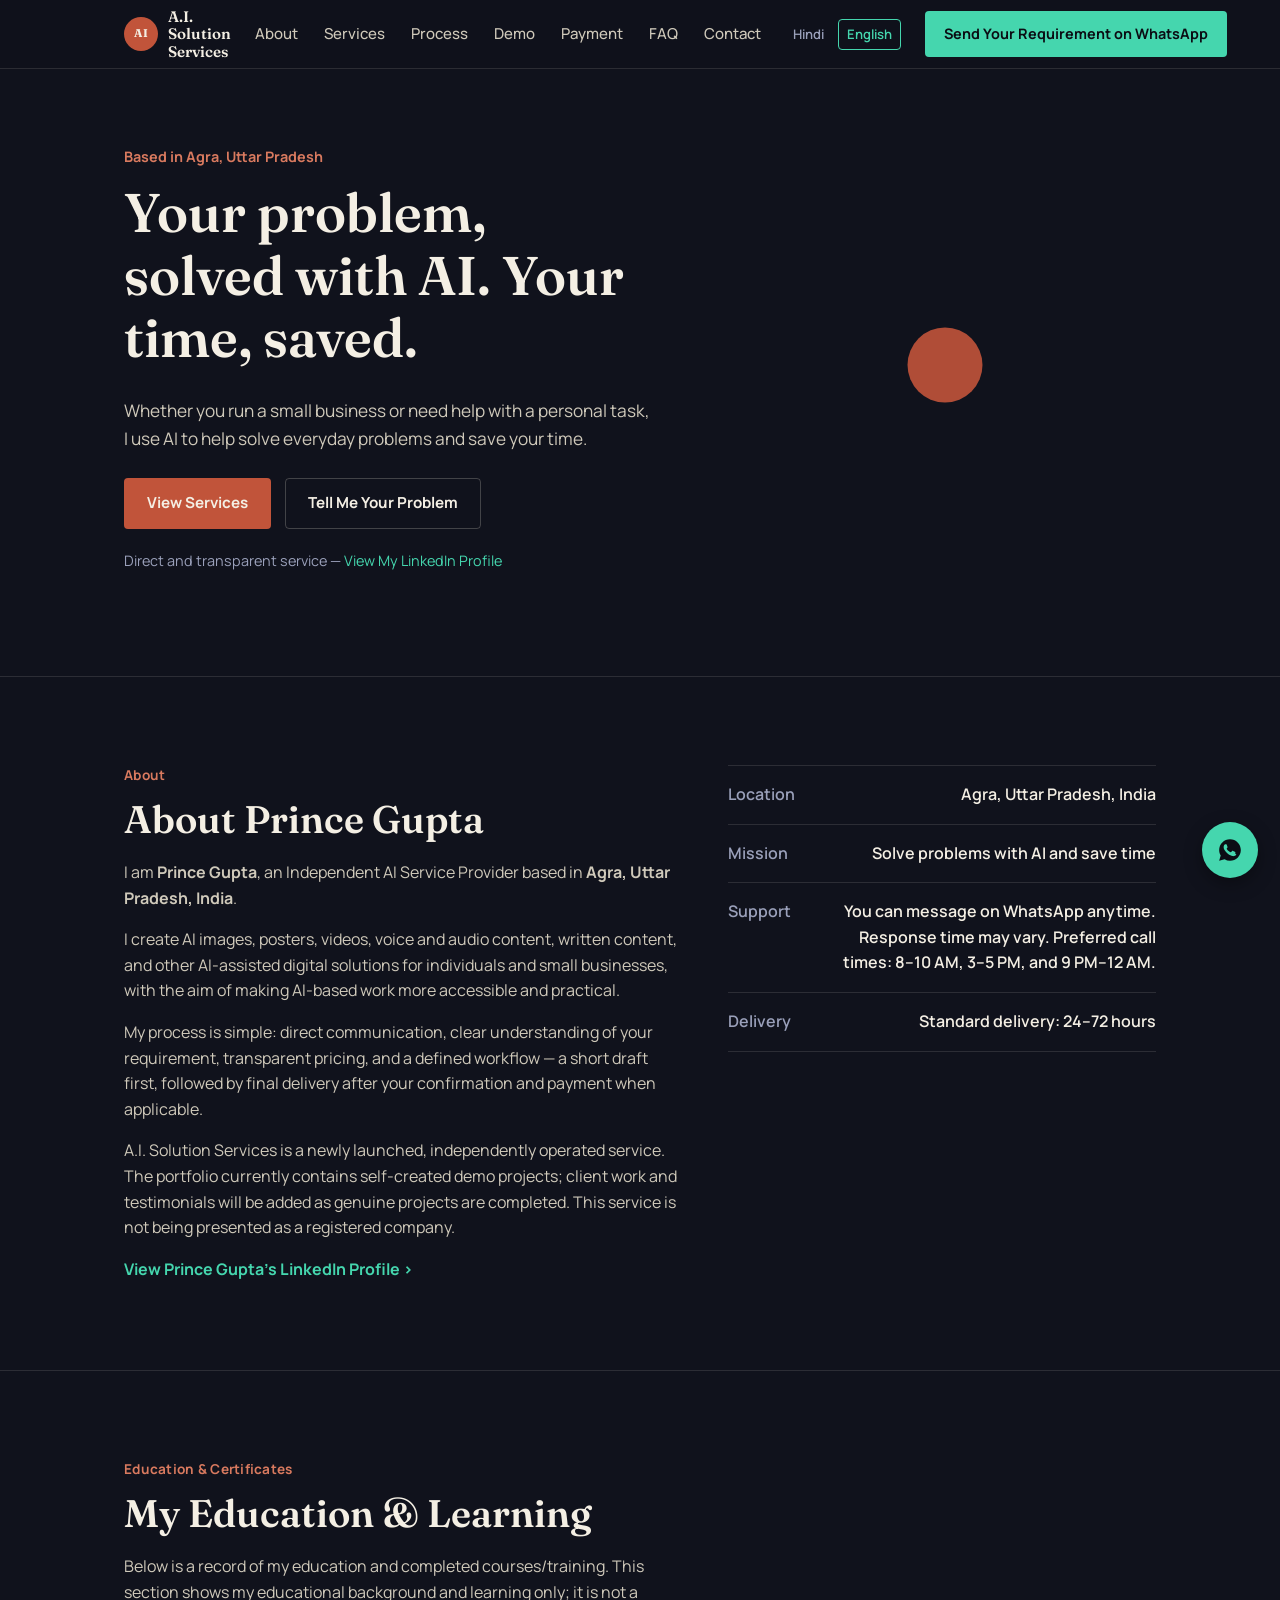
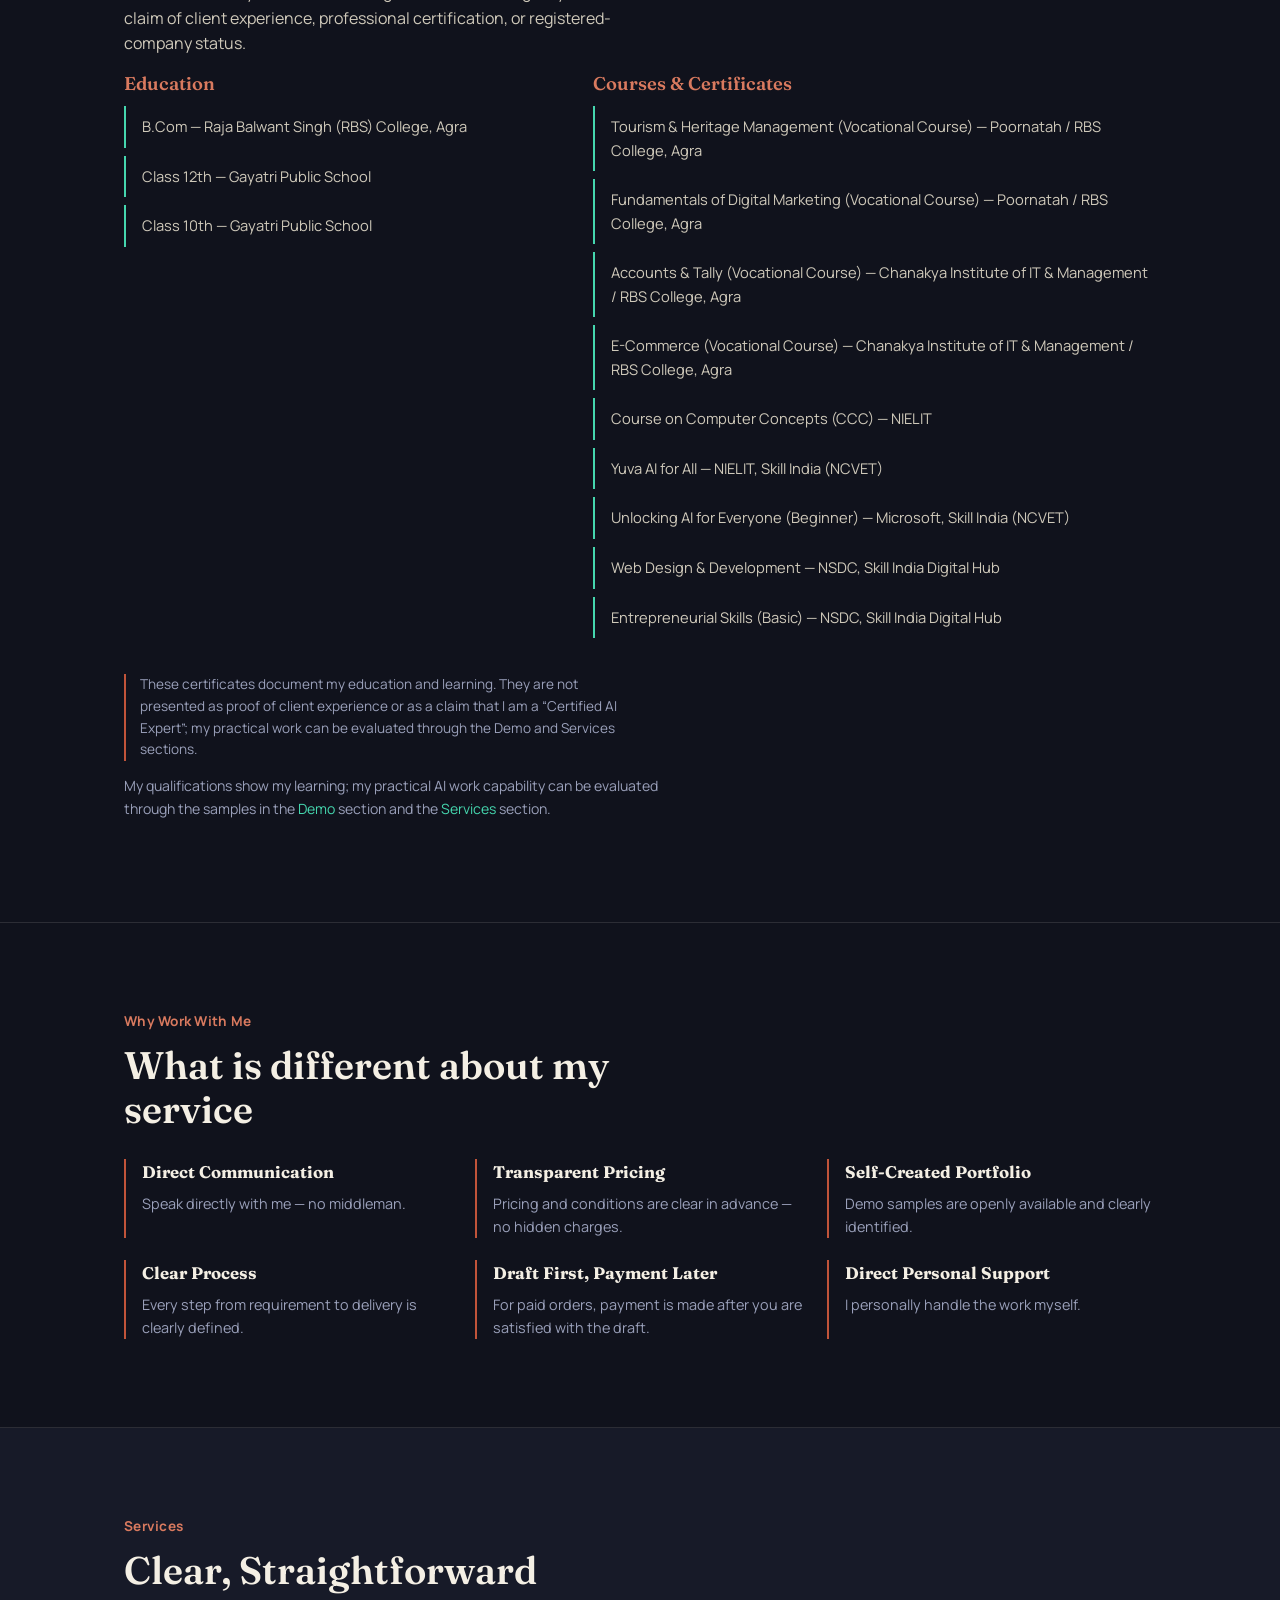
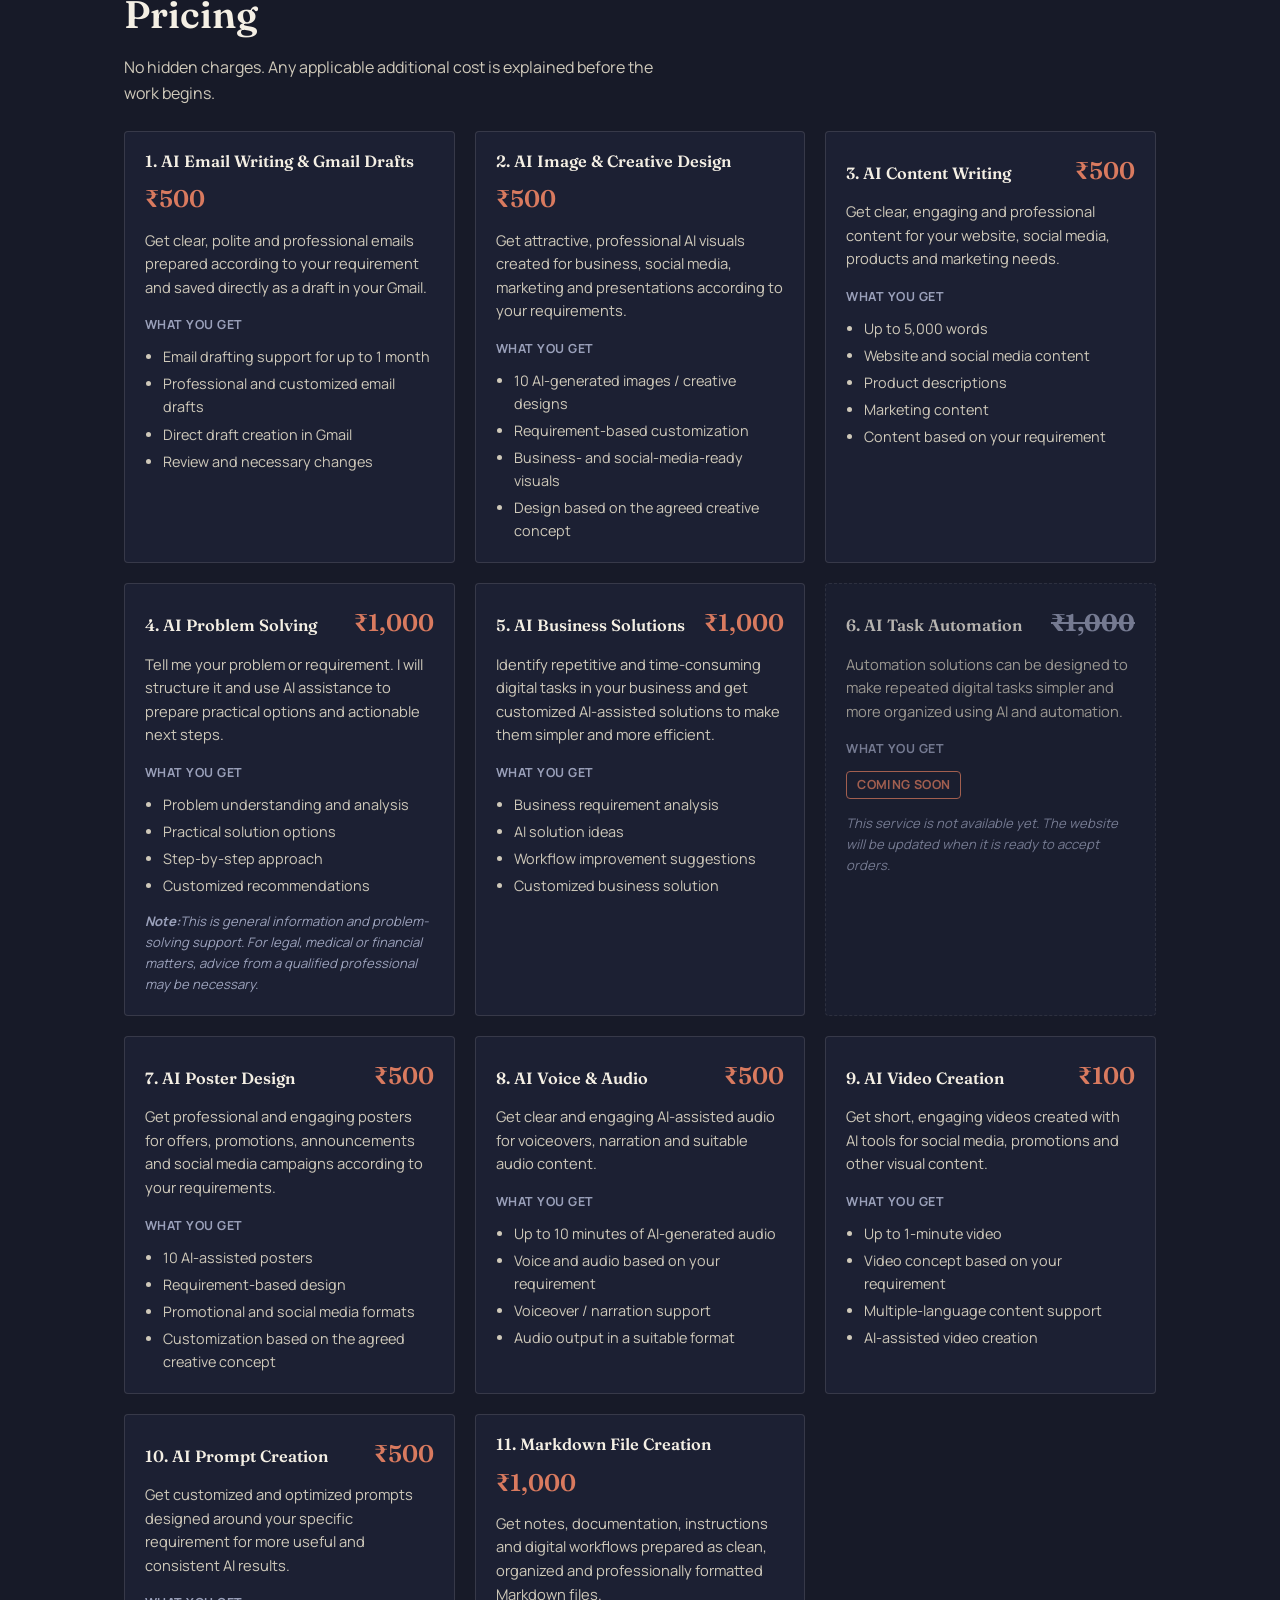
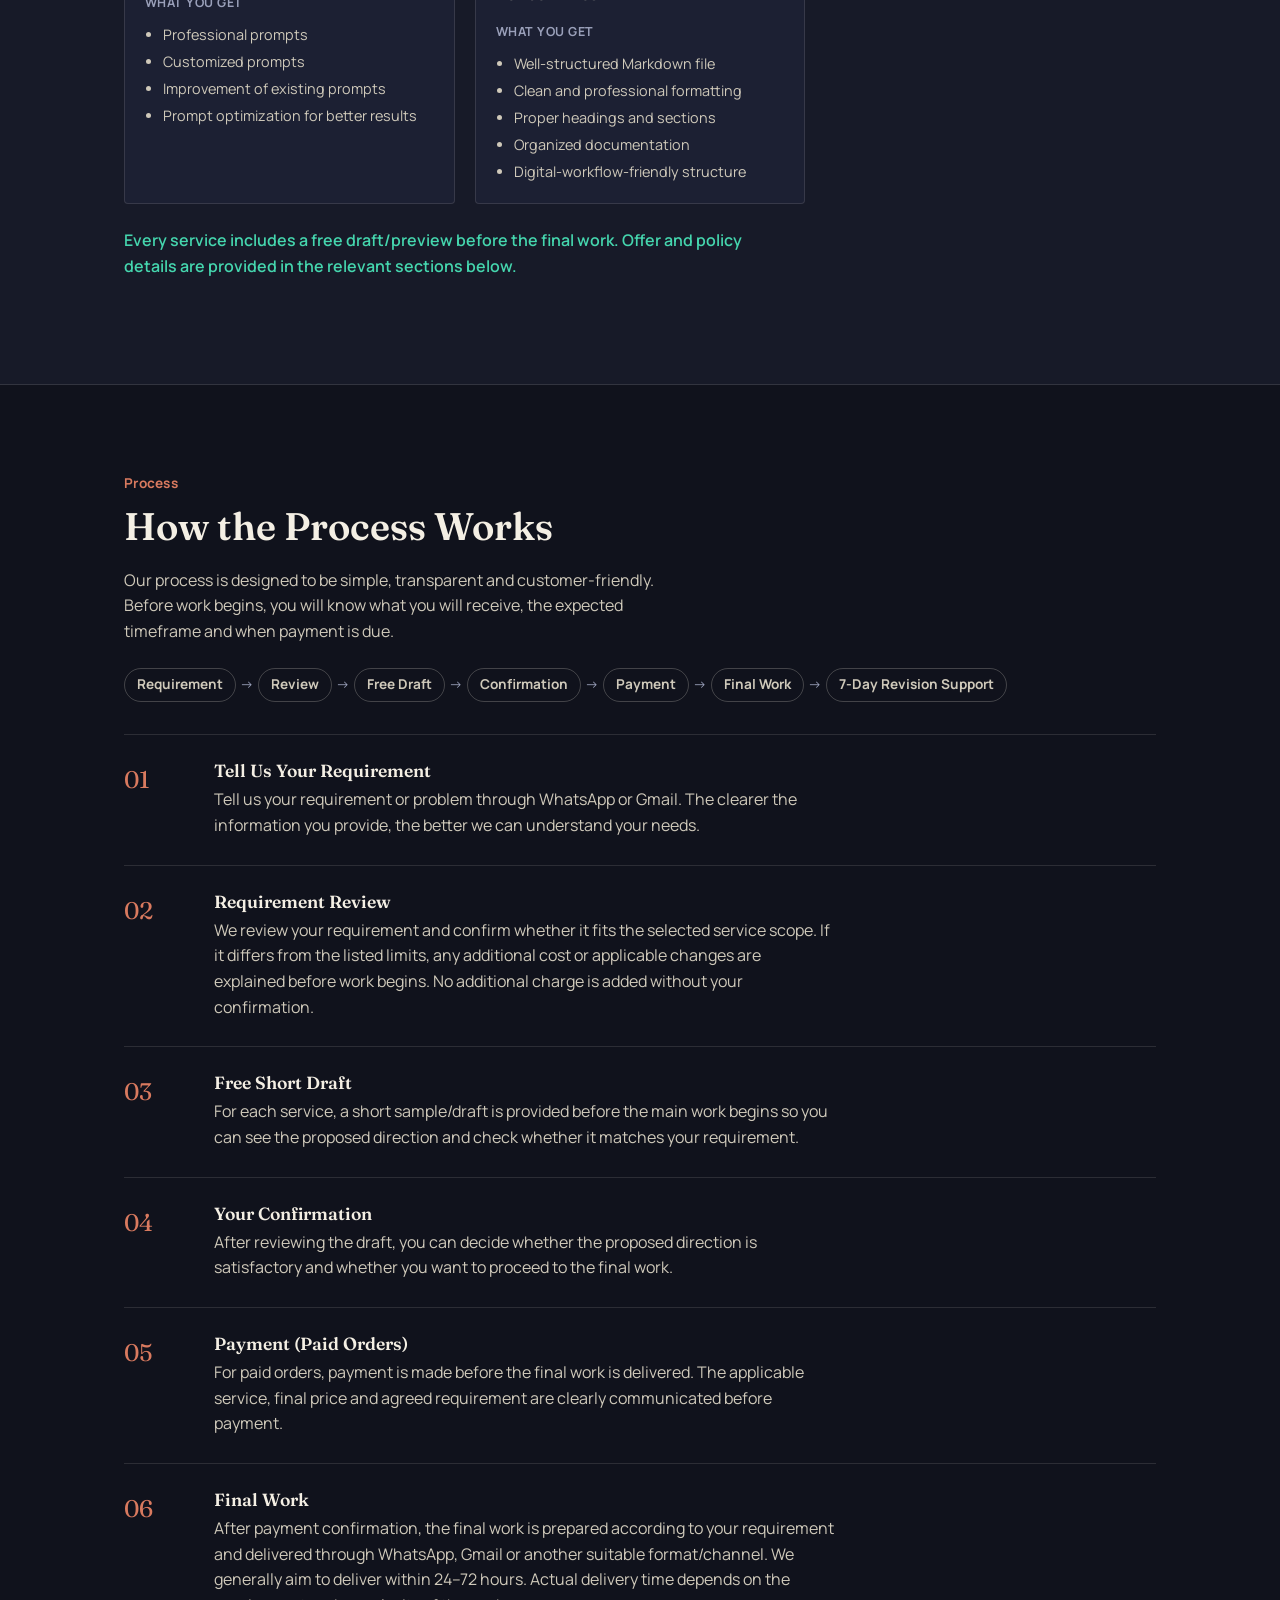
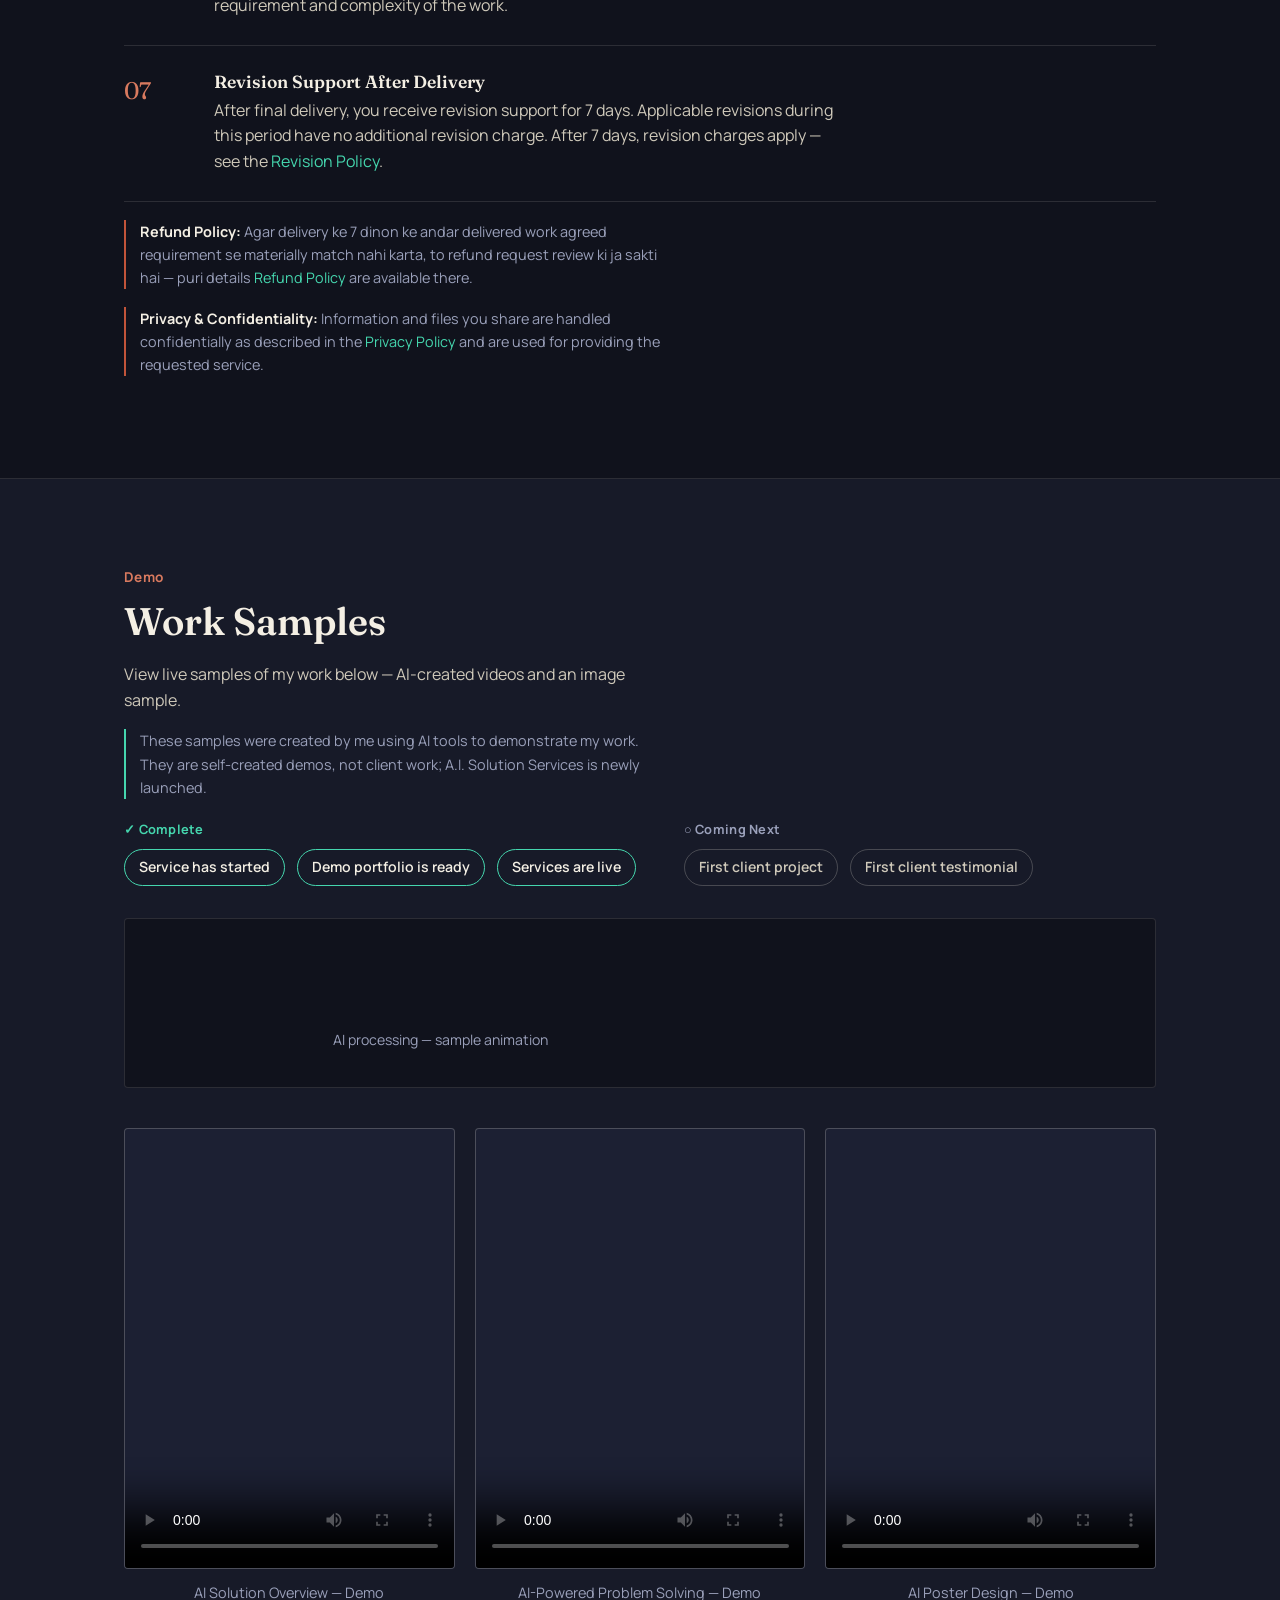
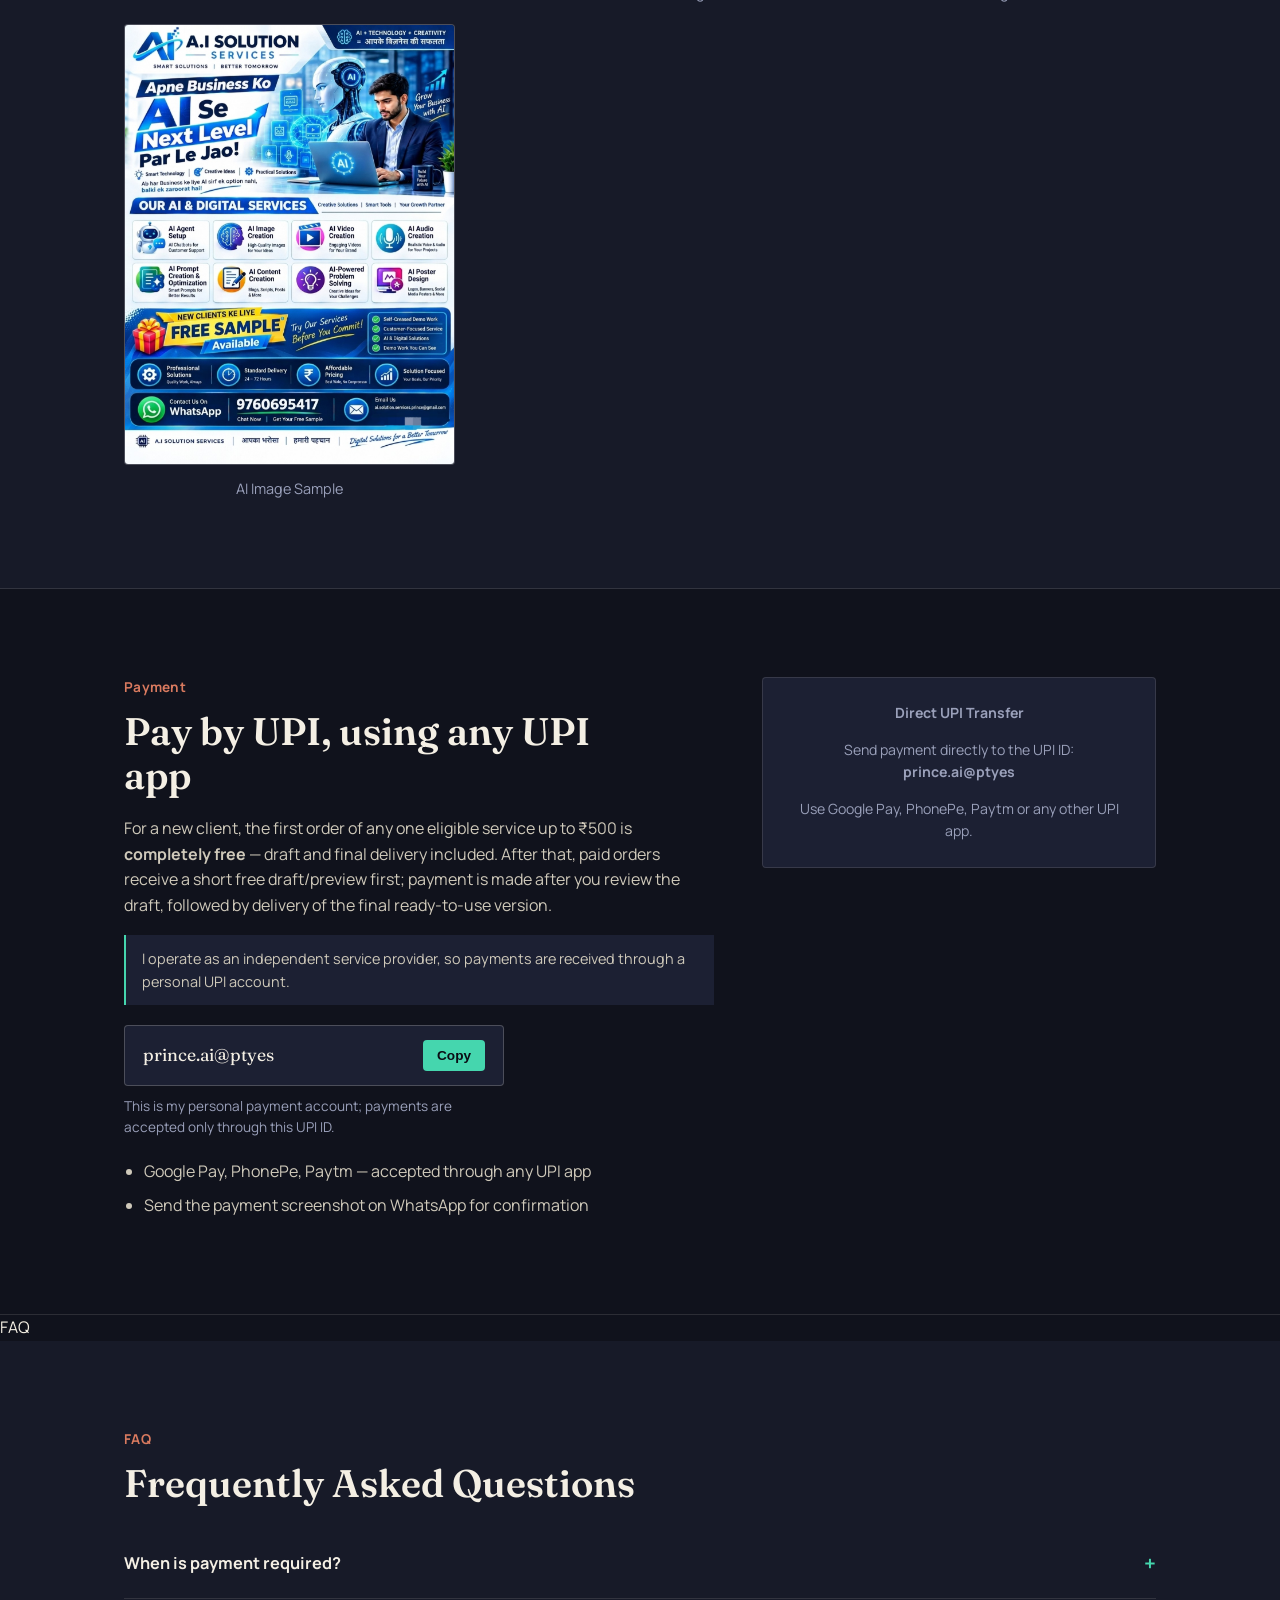
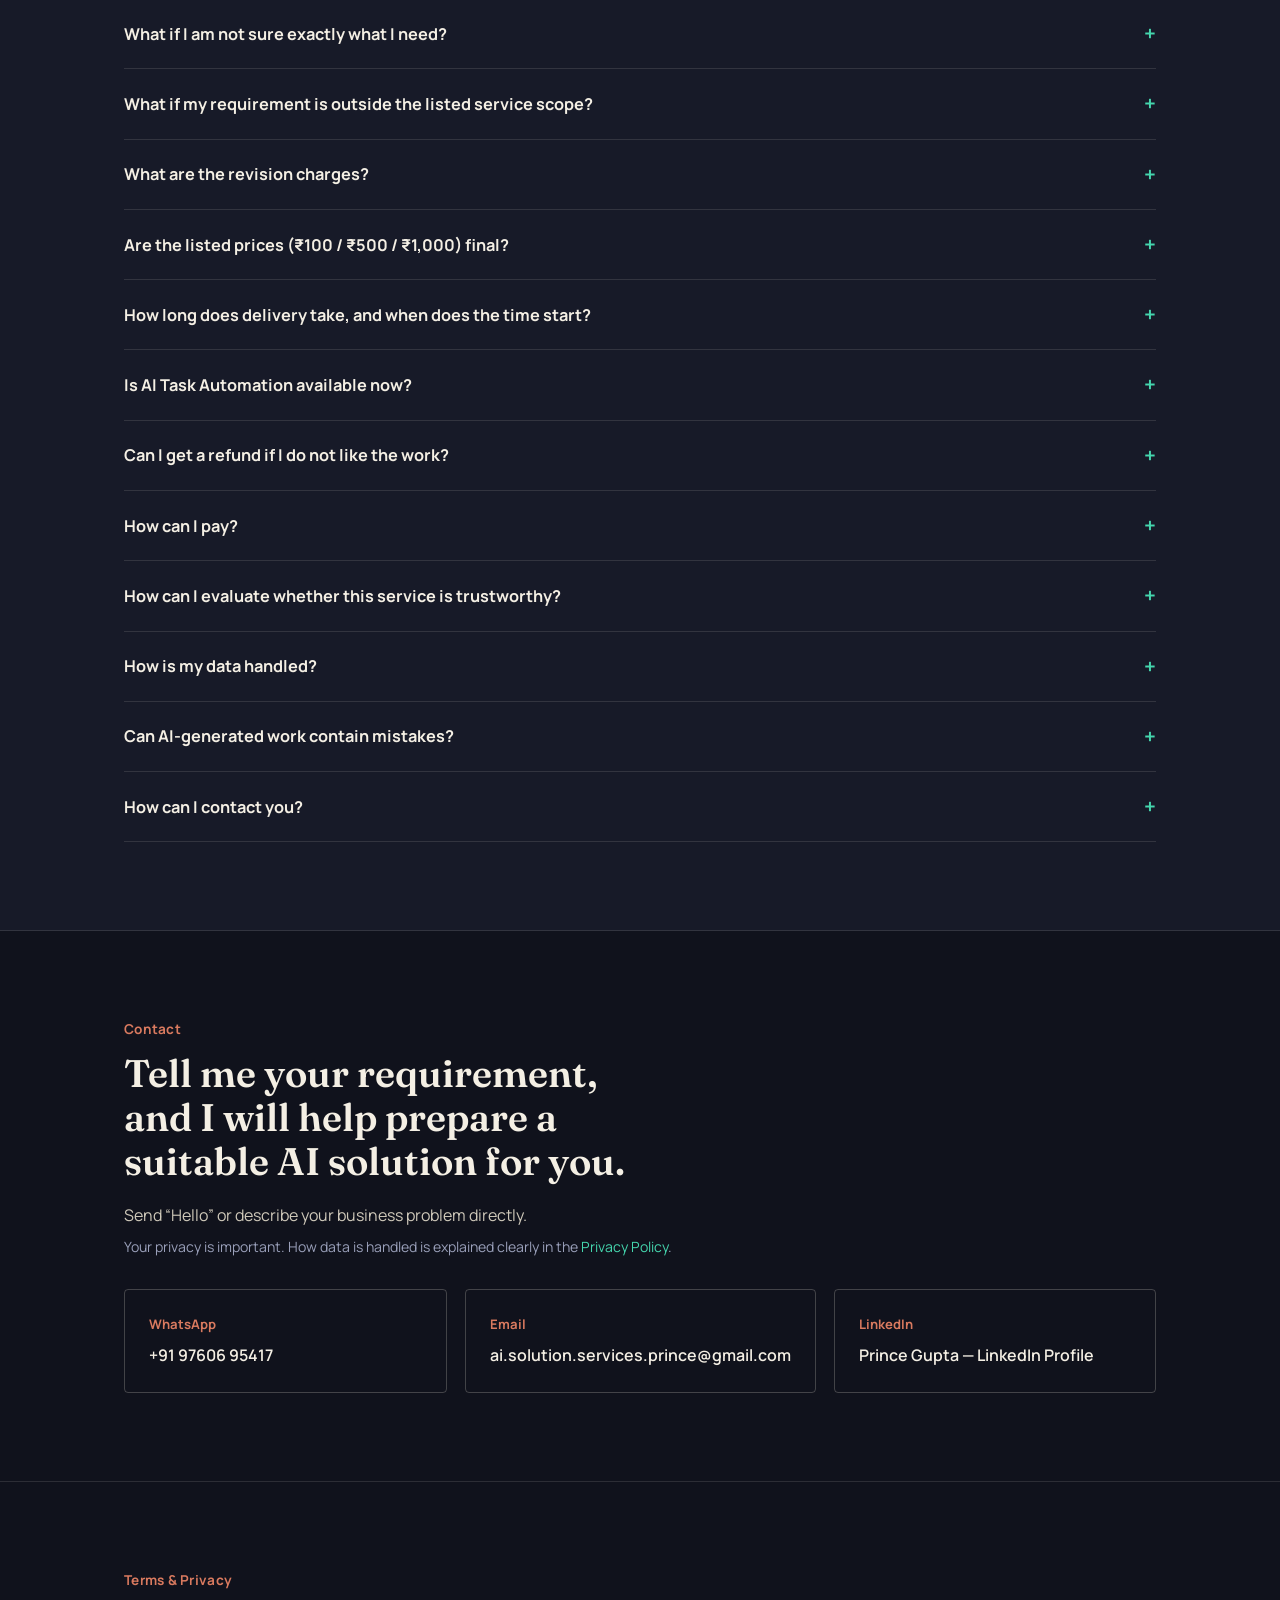
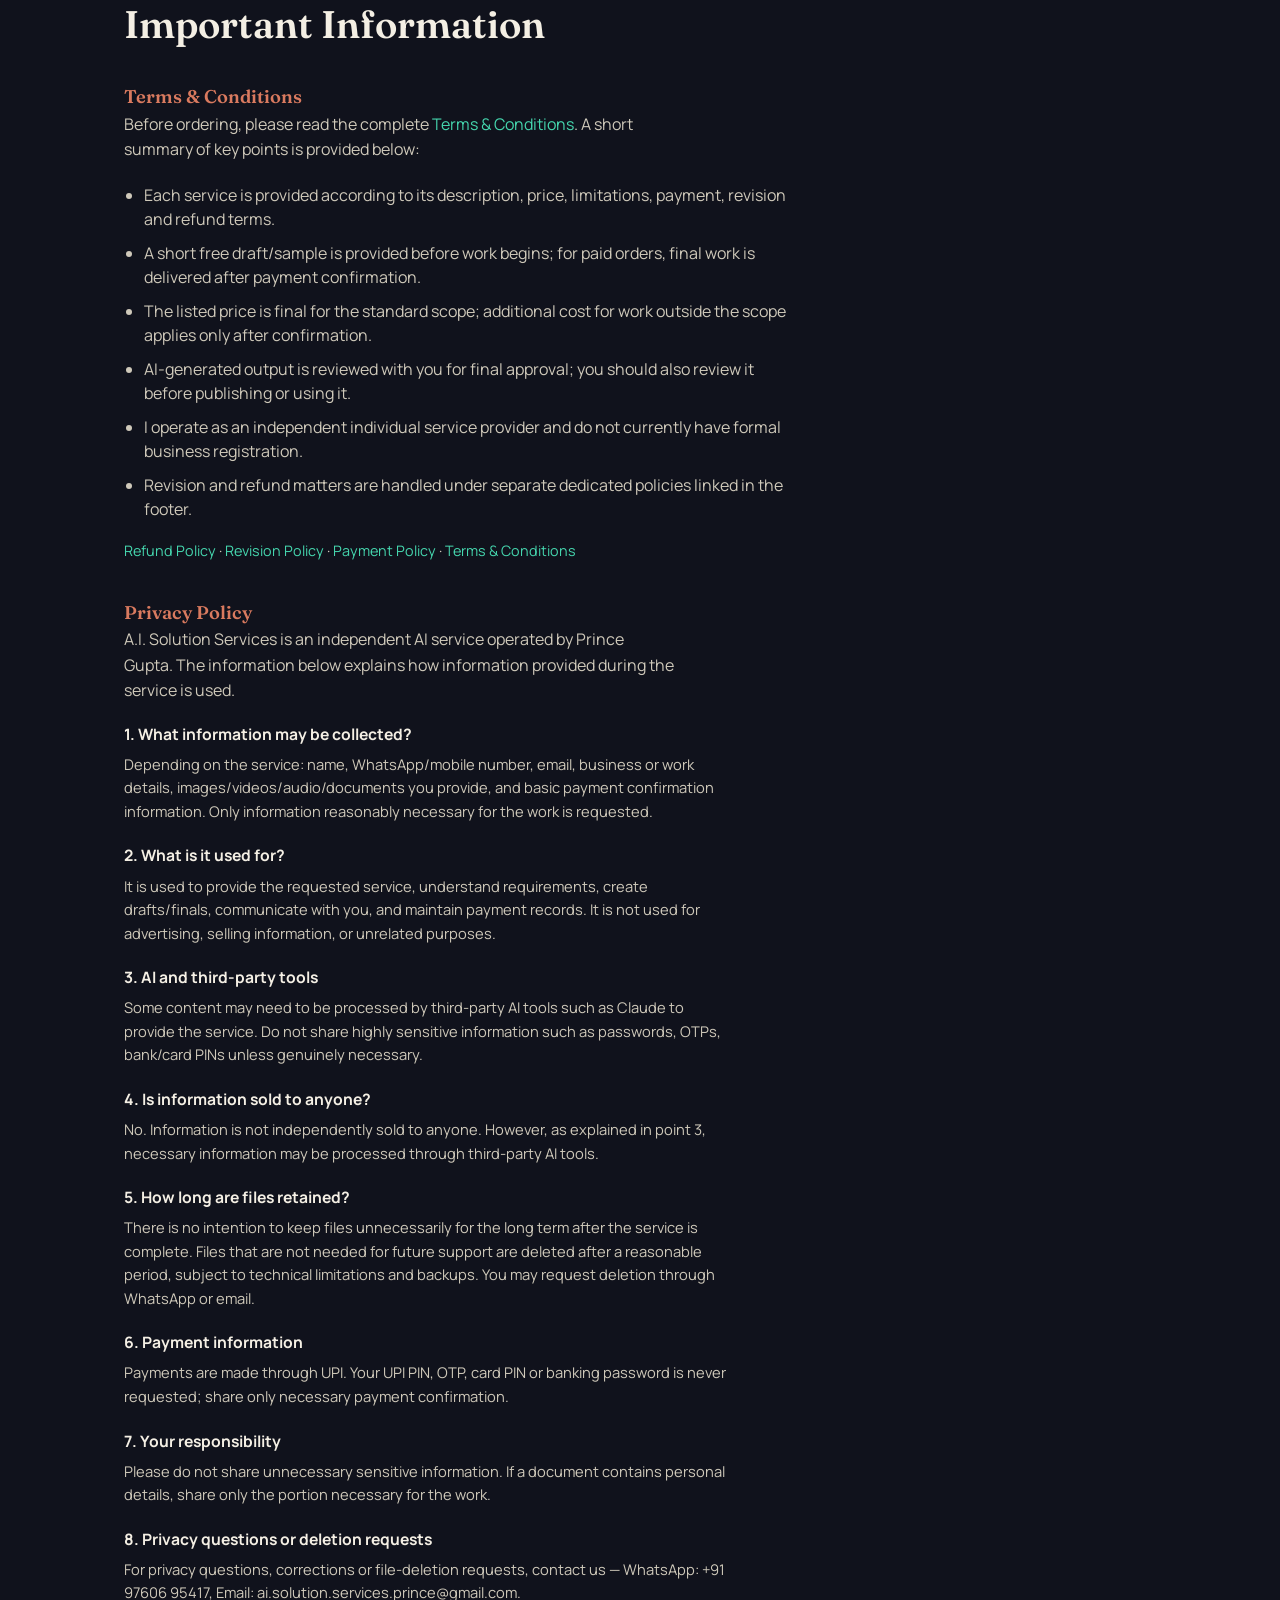
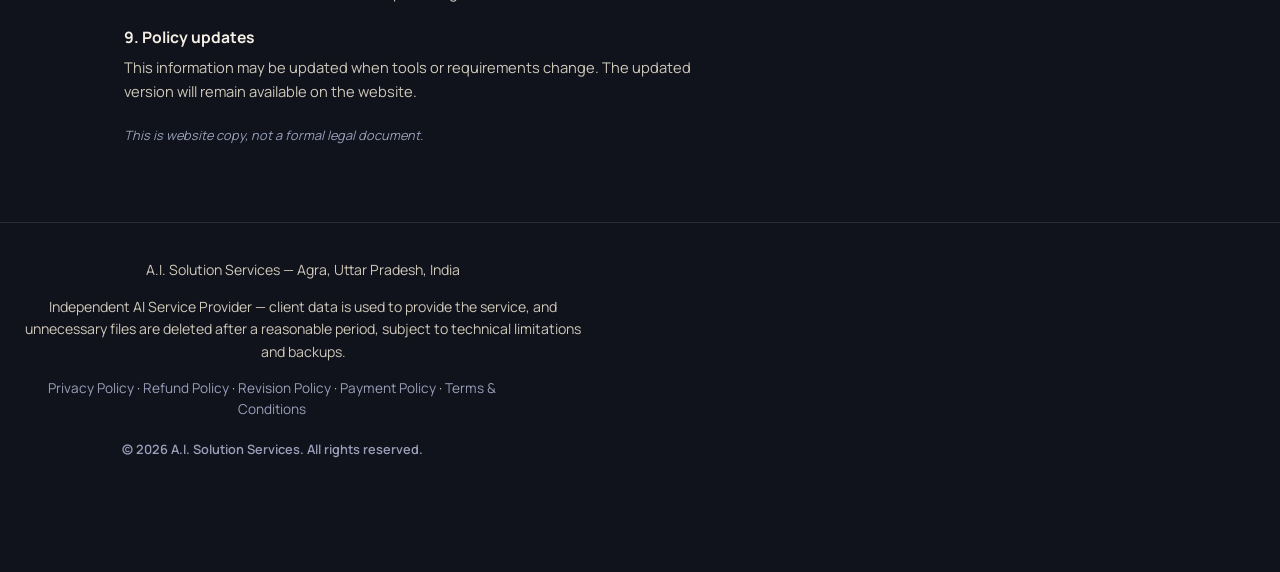
==== commit 5a705c5a: "Add files via upload" ====
--- a/index.html
+++ b/index.html
@@ -409,7 +409,7 @@
 <div class="demo-grid">
 <div class="demo-card">
 <div class="demo-thumb demo-thumb-video">
-<video controls="" playsinline="" poster="assets/video-placeholder.jpg" preload="metadata">
+<video controls="" playsinline="" poster="assets/video-placeholder.png" preload="metadata">
 <source src="assets/001.mp4" type="video/mp4"/>
               Video preview could not be loaded. Please message us on WhatsApp.
             </video>
@@ -418,7 +418,7 @@
 </div>
 <div class="demo-card">
 <div class="demo-thumb demo-thumb-video">
-<video controls="" playsinline="" poster="assets/video-placeholder.jpg" preload="metadata">
+<video controls="" playsinline="" poster="assets/video-placeholder.png" preload="metadata">
 <source src="assets/002.mp4" type="video/mp4"/>
               Video preview could not be loaded. Please message us on WhatsApp.
             </video>
@@ -428,7 +428,7 @@
 
 <div class="demo-card">
 <div class="demo-thumb demo-thumb-video">
-<video controls="" playsinline="" poster="assets/video-placeholder.jpg" preload="metadata">
+<video controls="" playsinline="" poster="assets/video-placeholder.png" preload="metadata">
 <source src="assets/004.mp4" type="video/mp4"/>
               Video preview could not be loaded. Please message us on WhatsApp.
             </video>
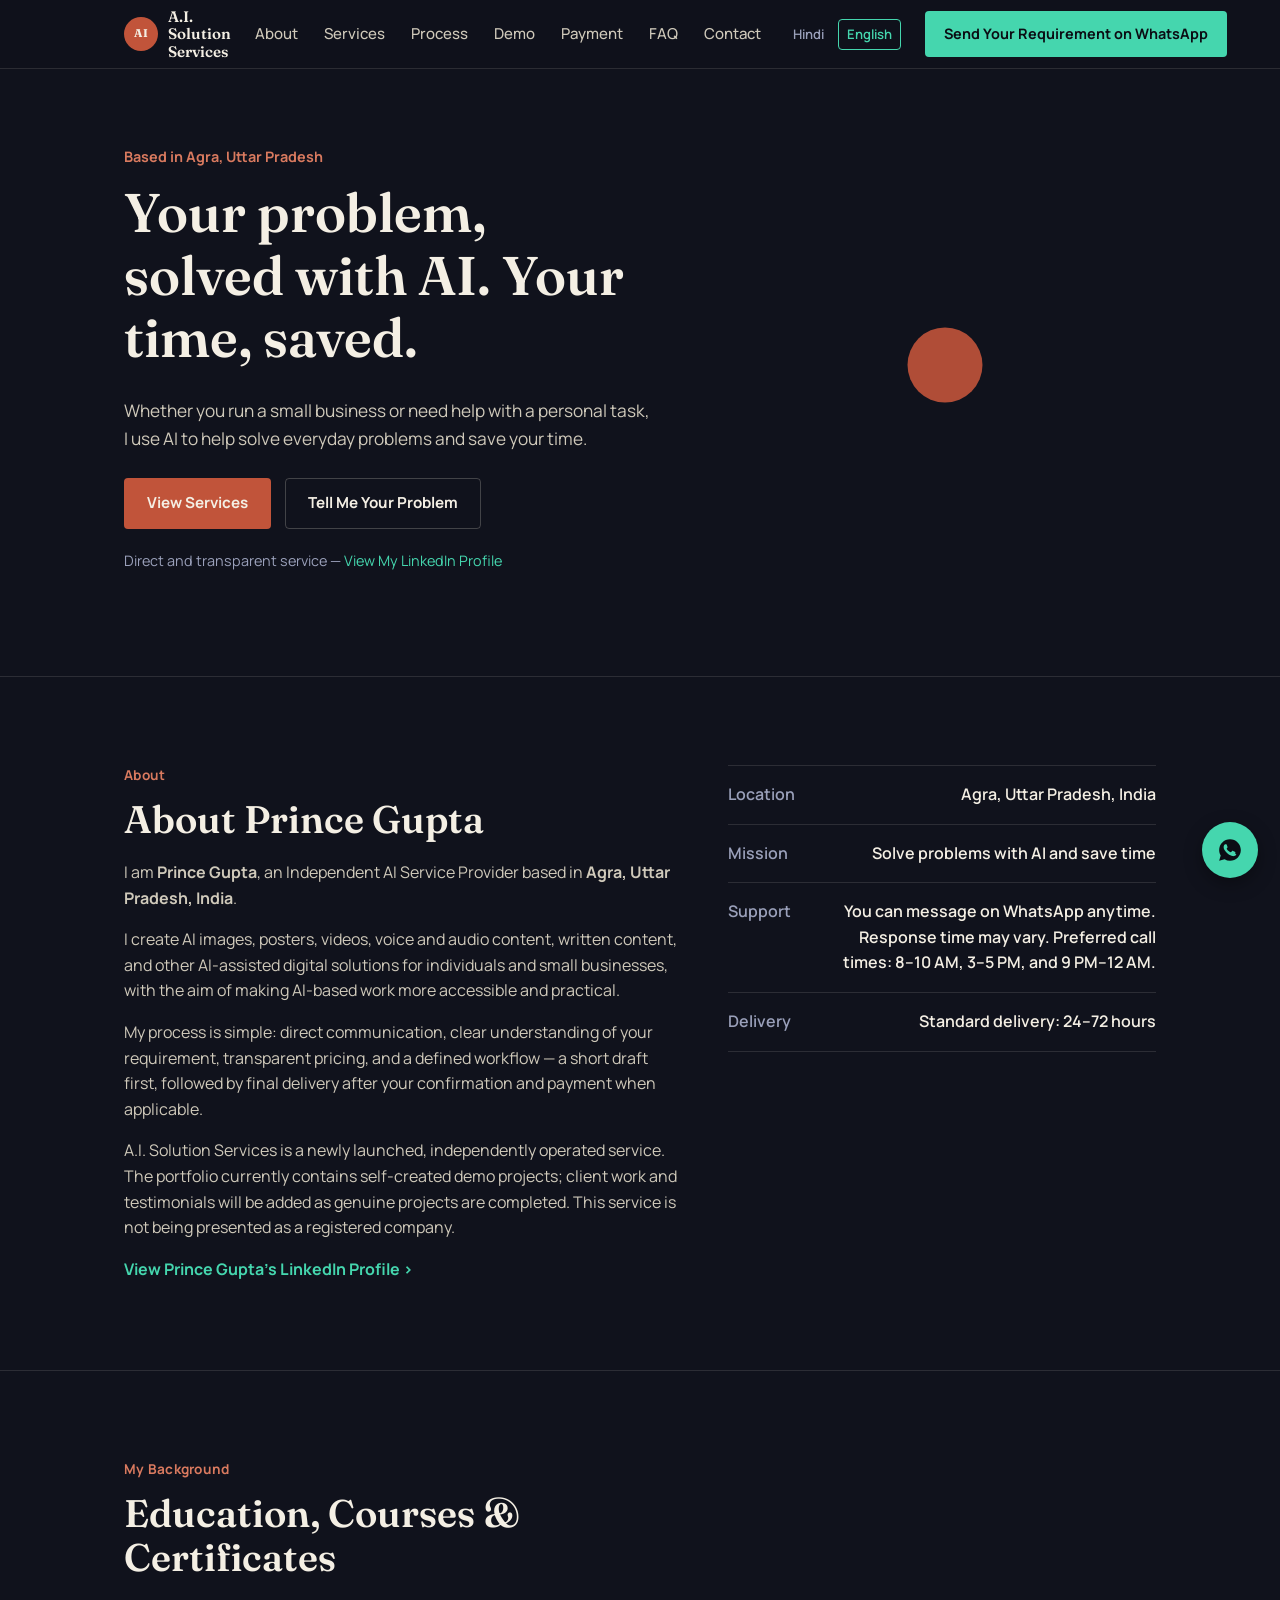
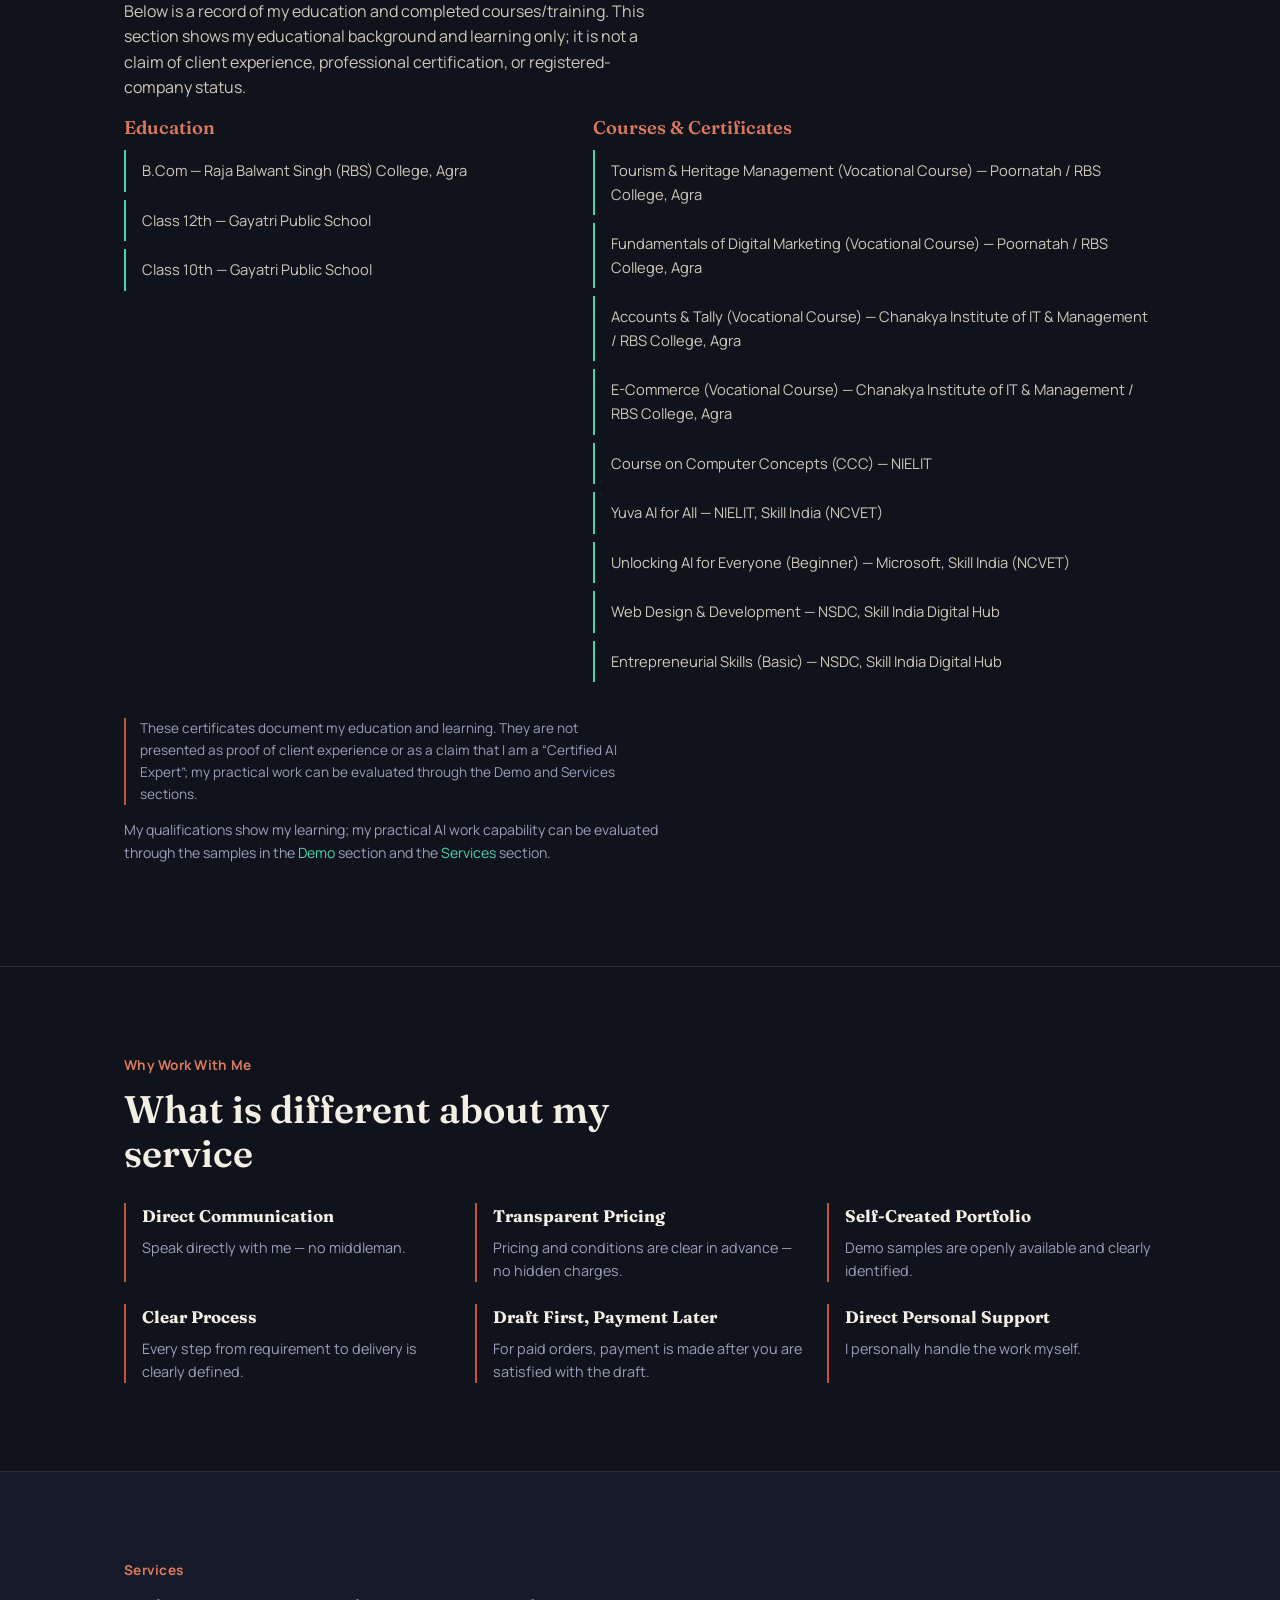
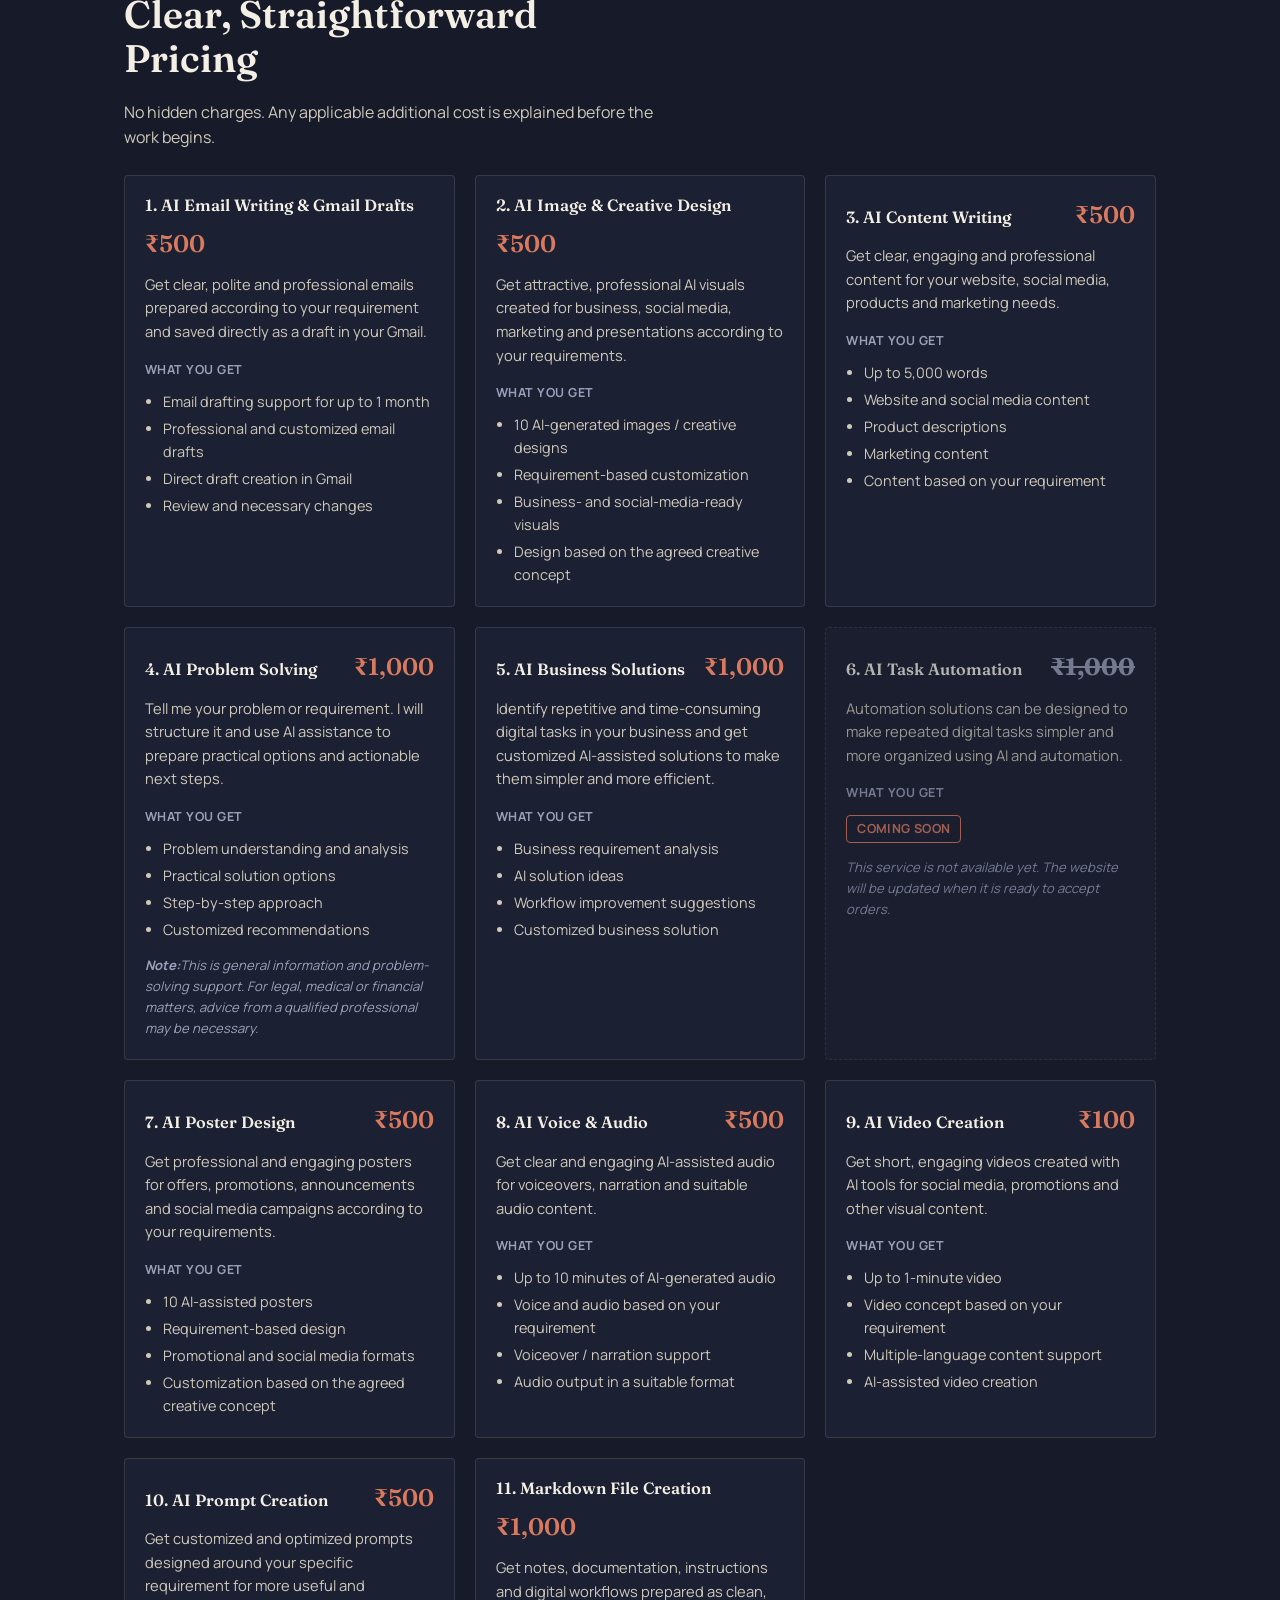
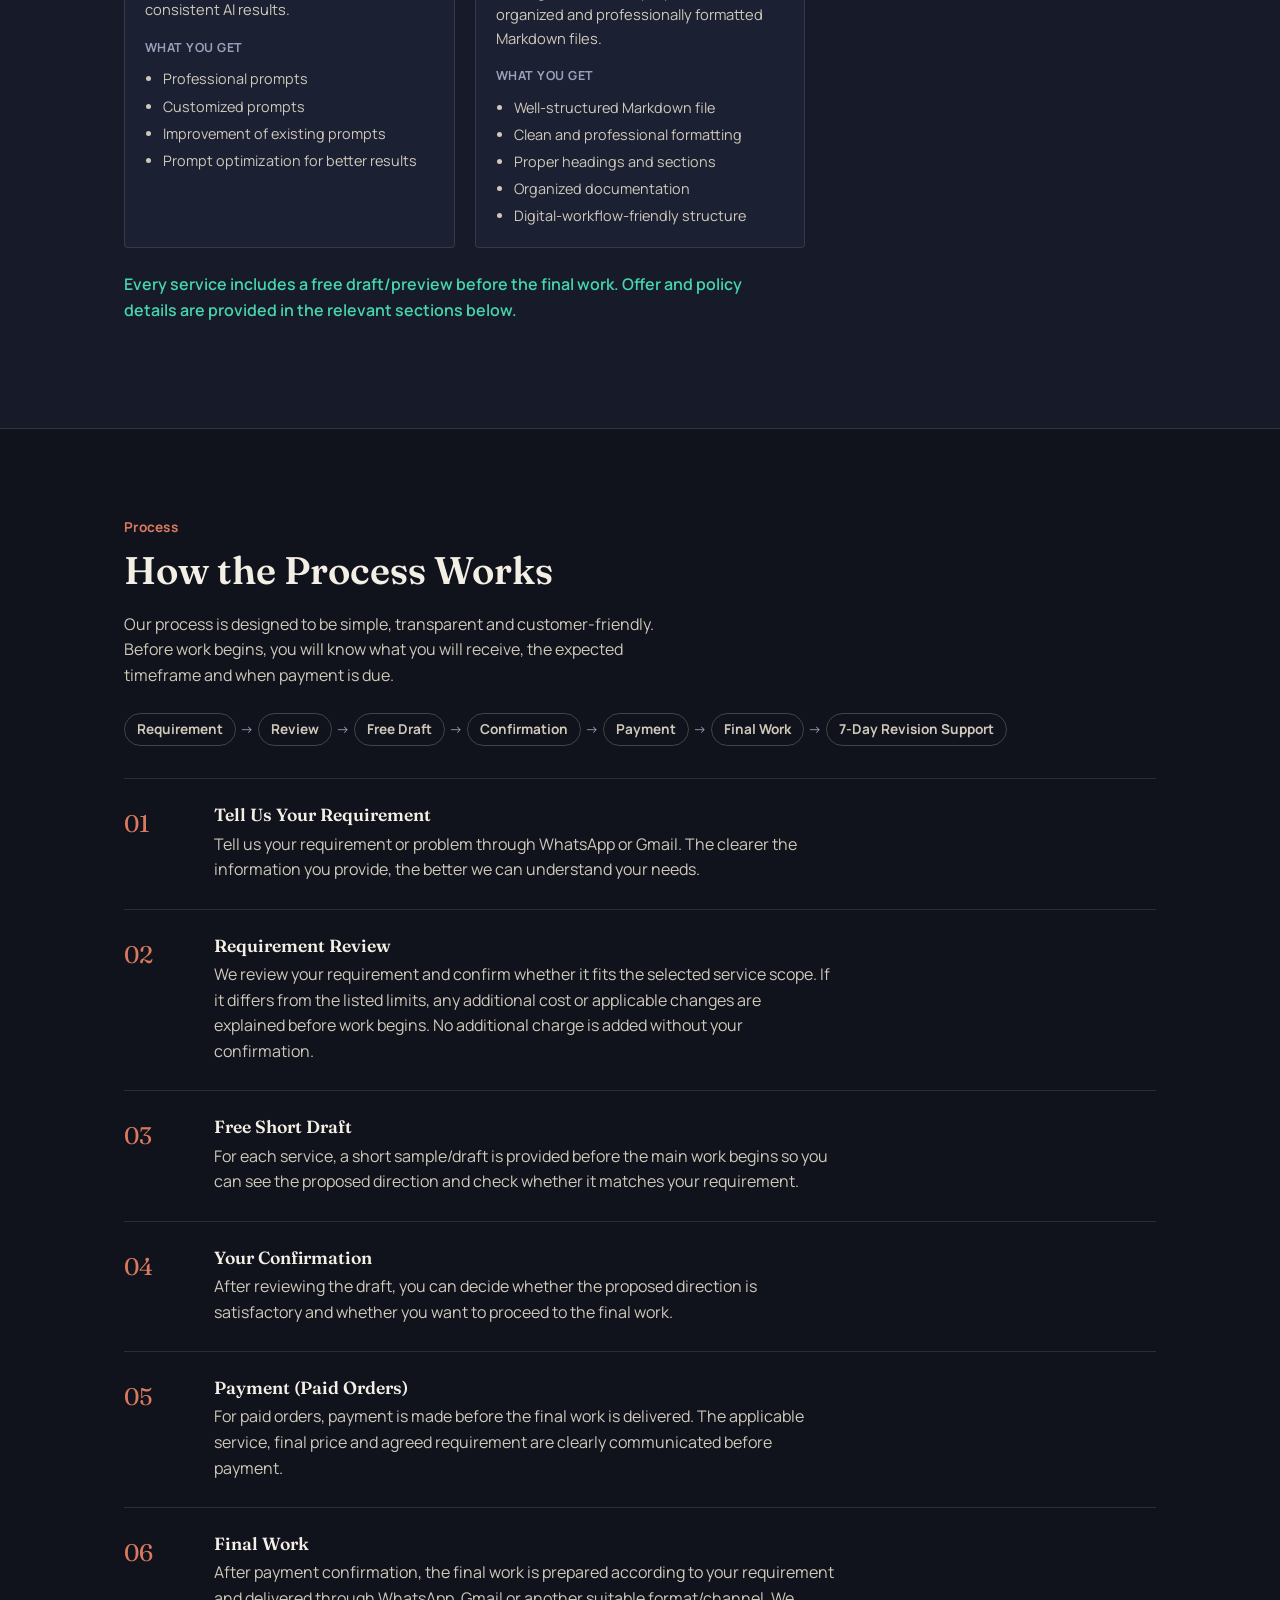
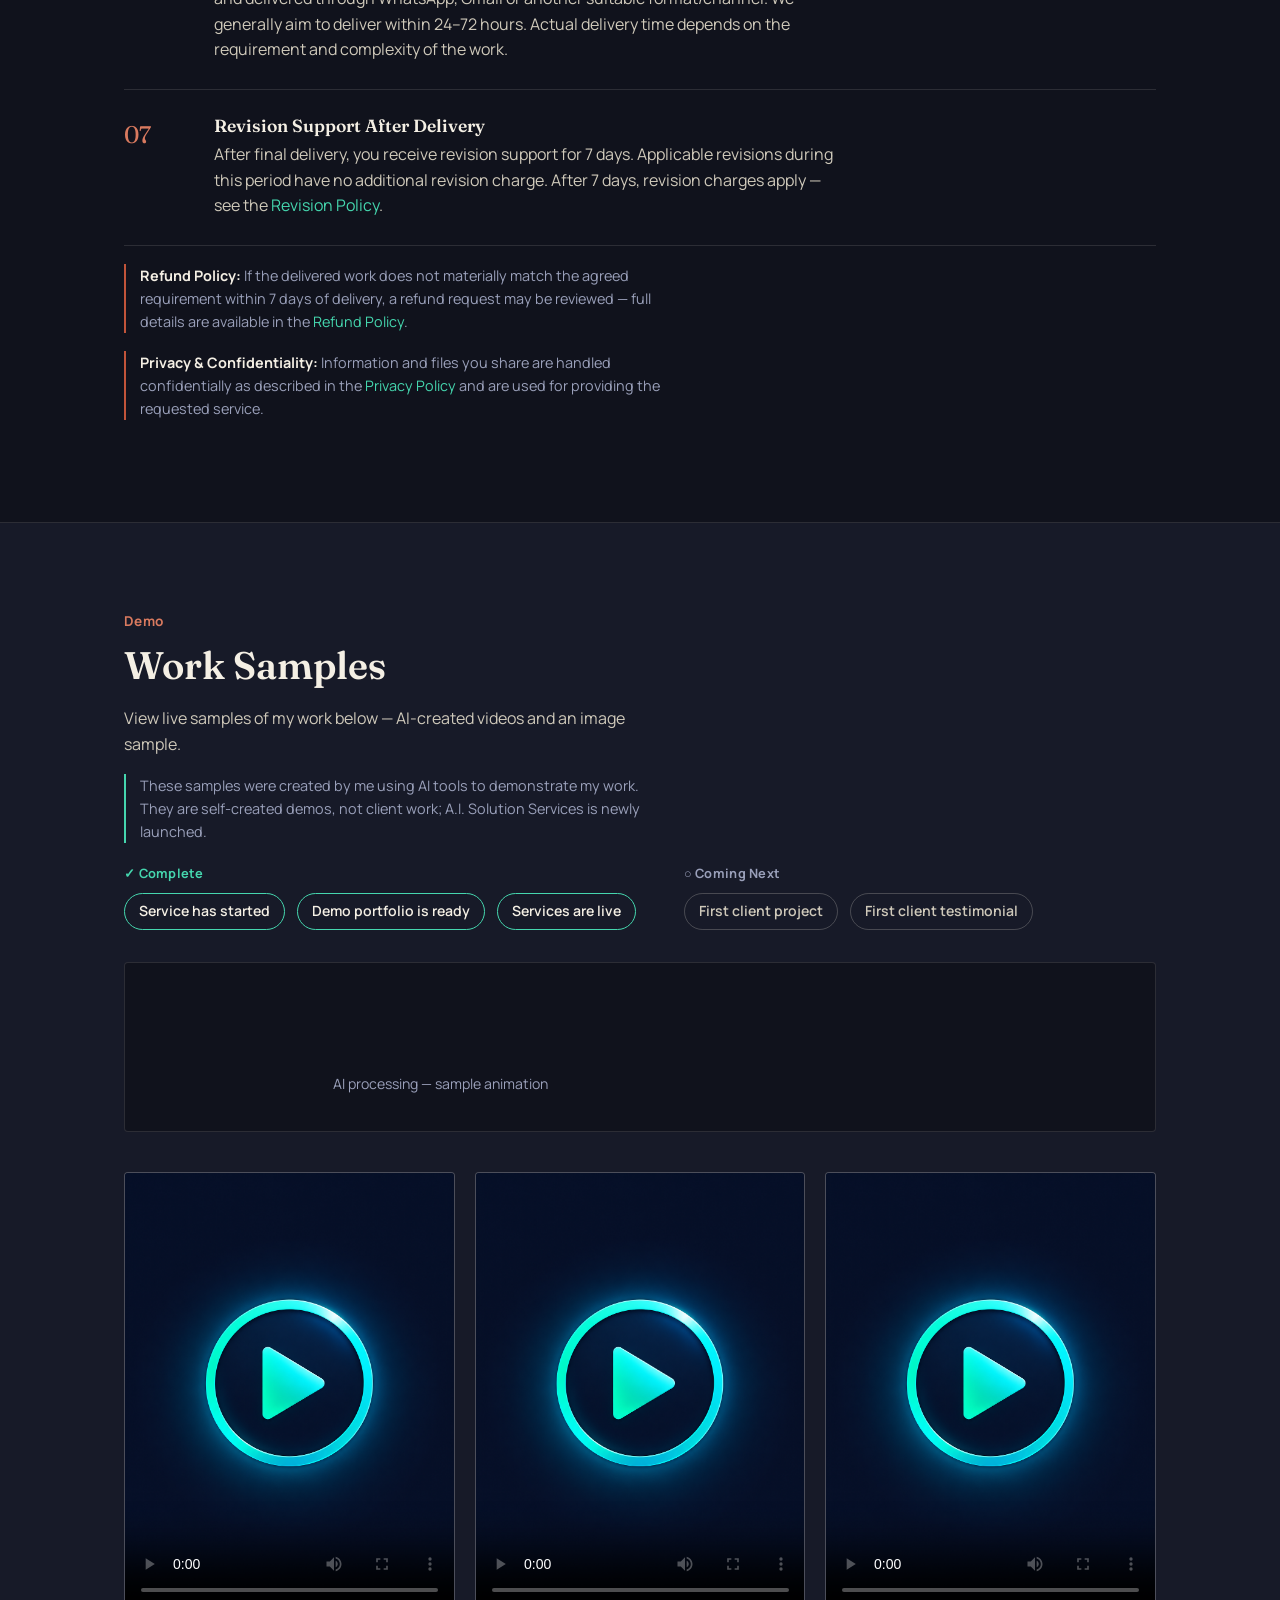
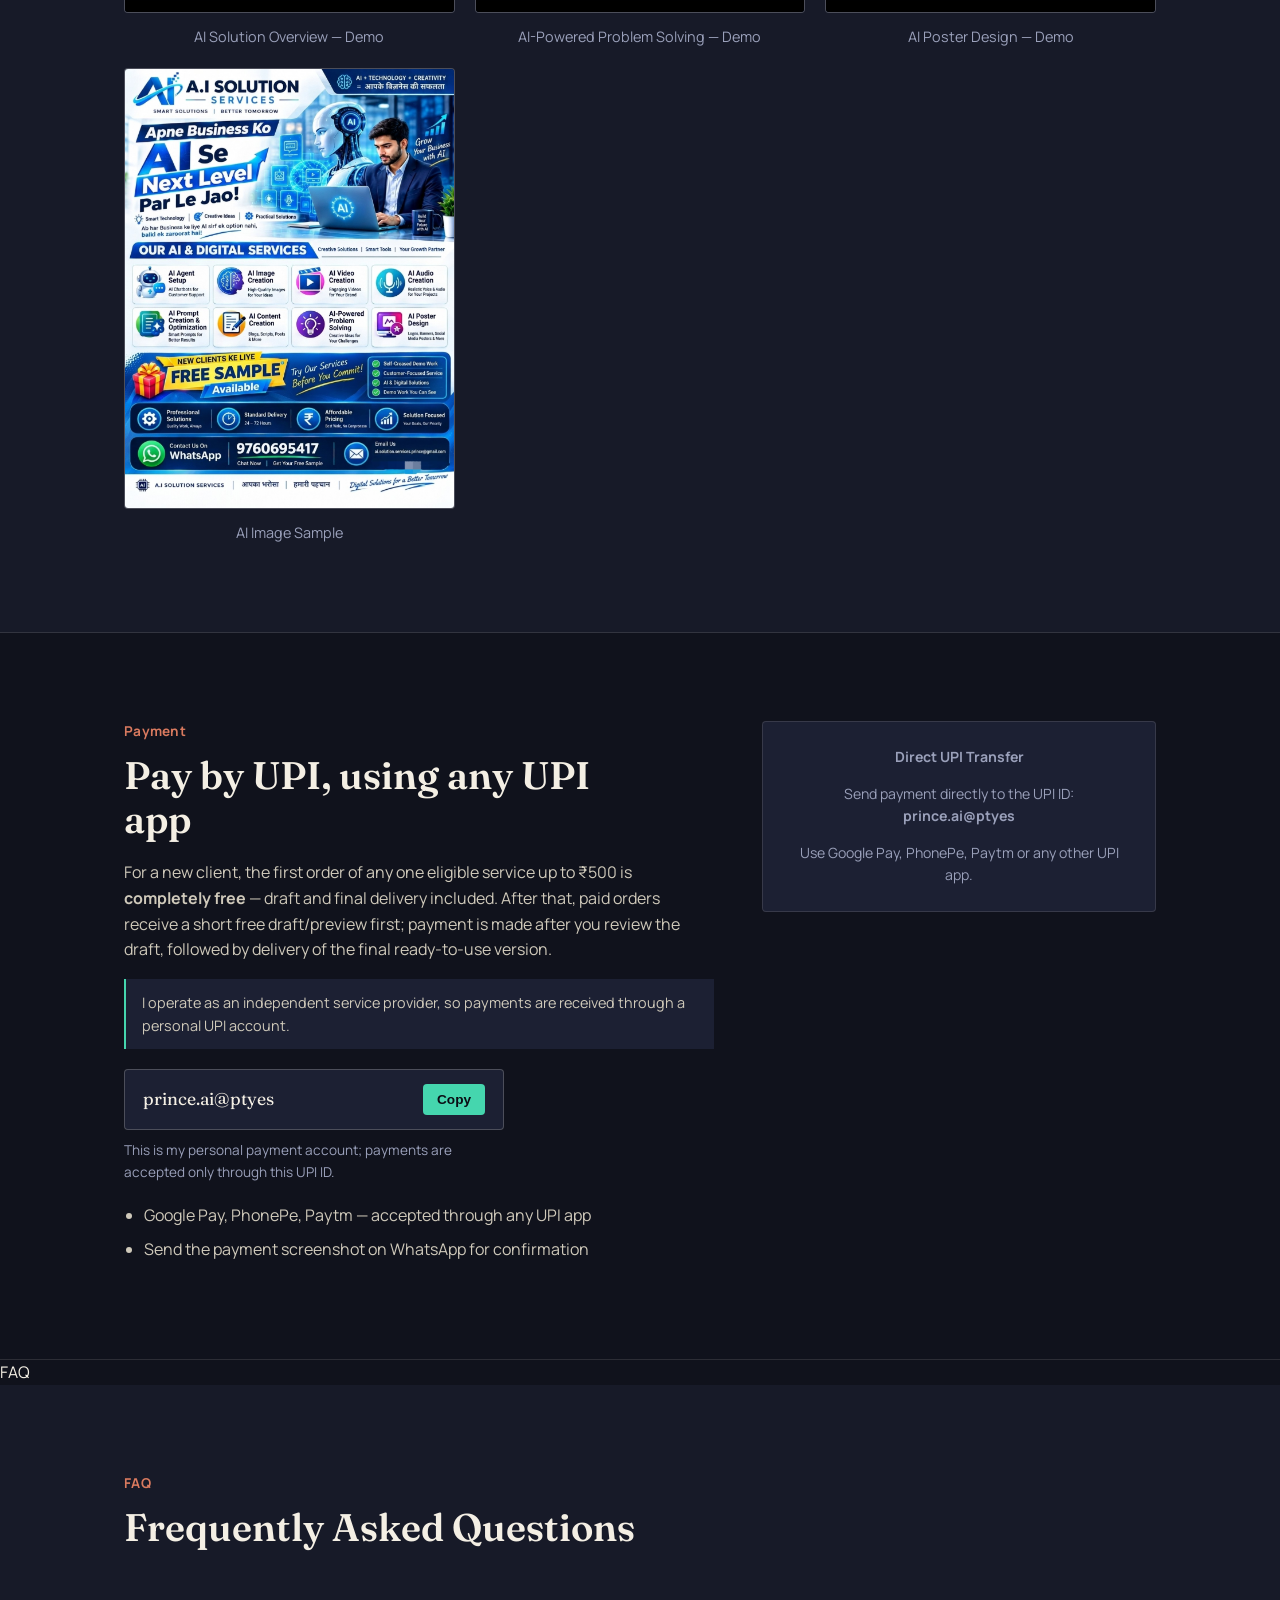
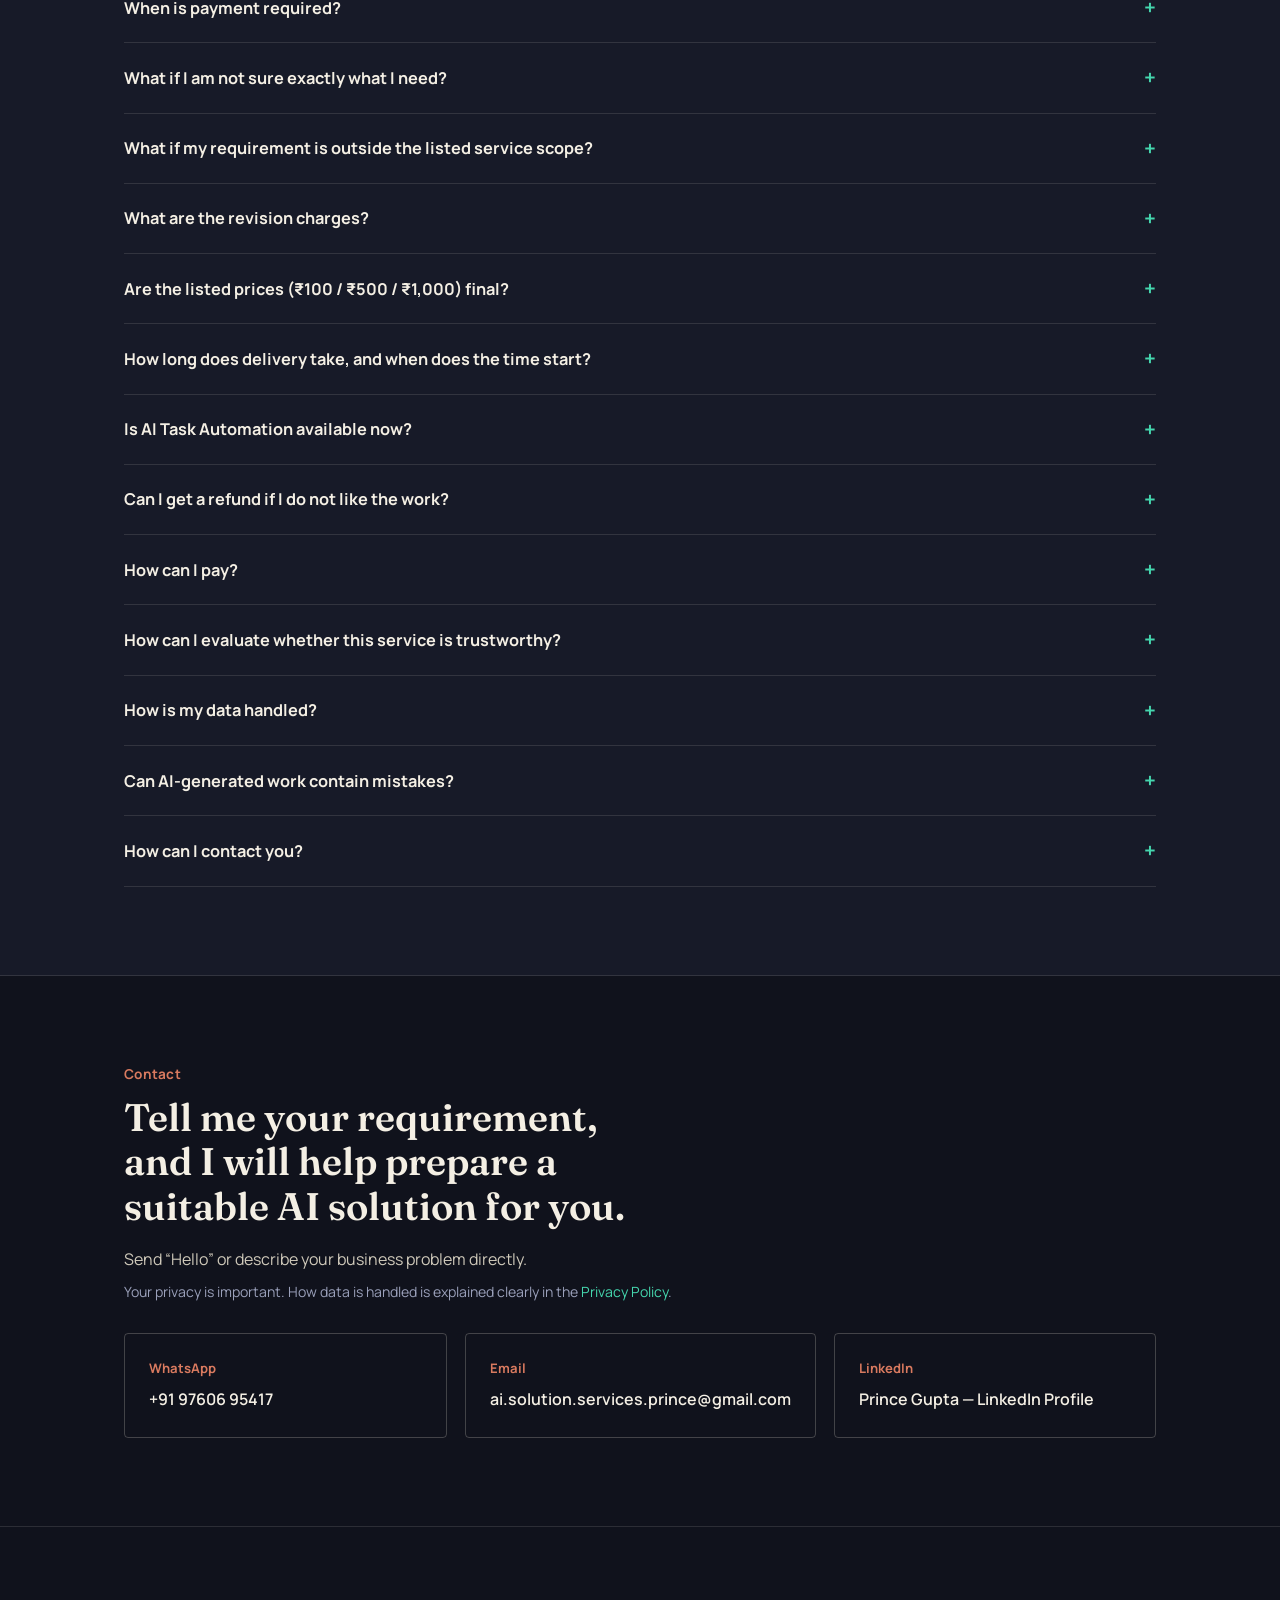
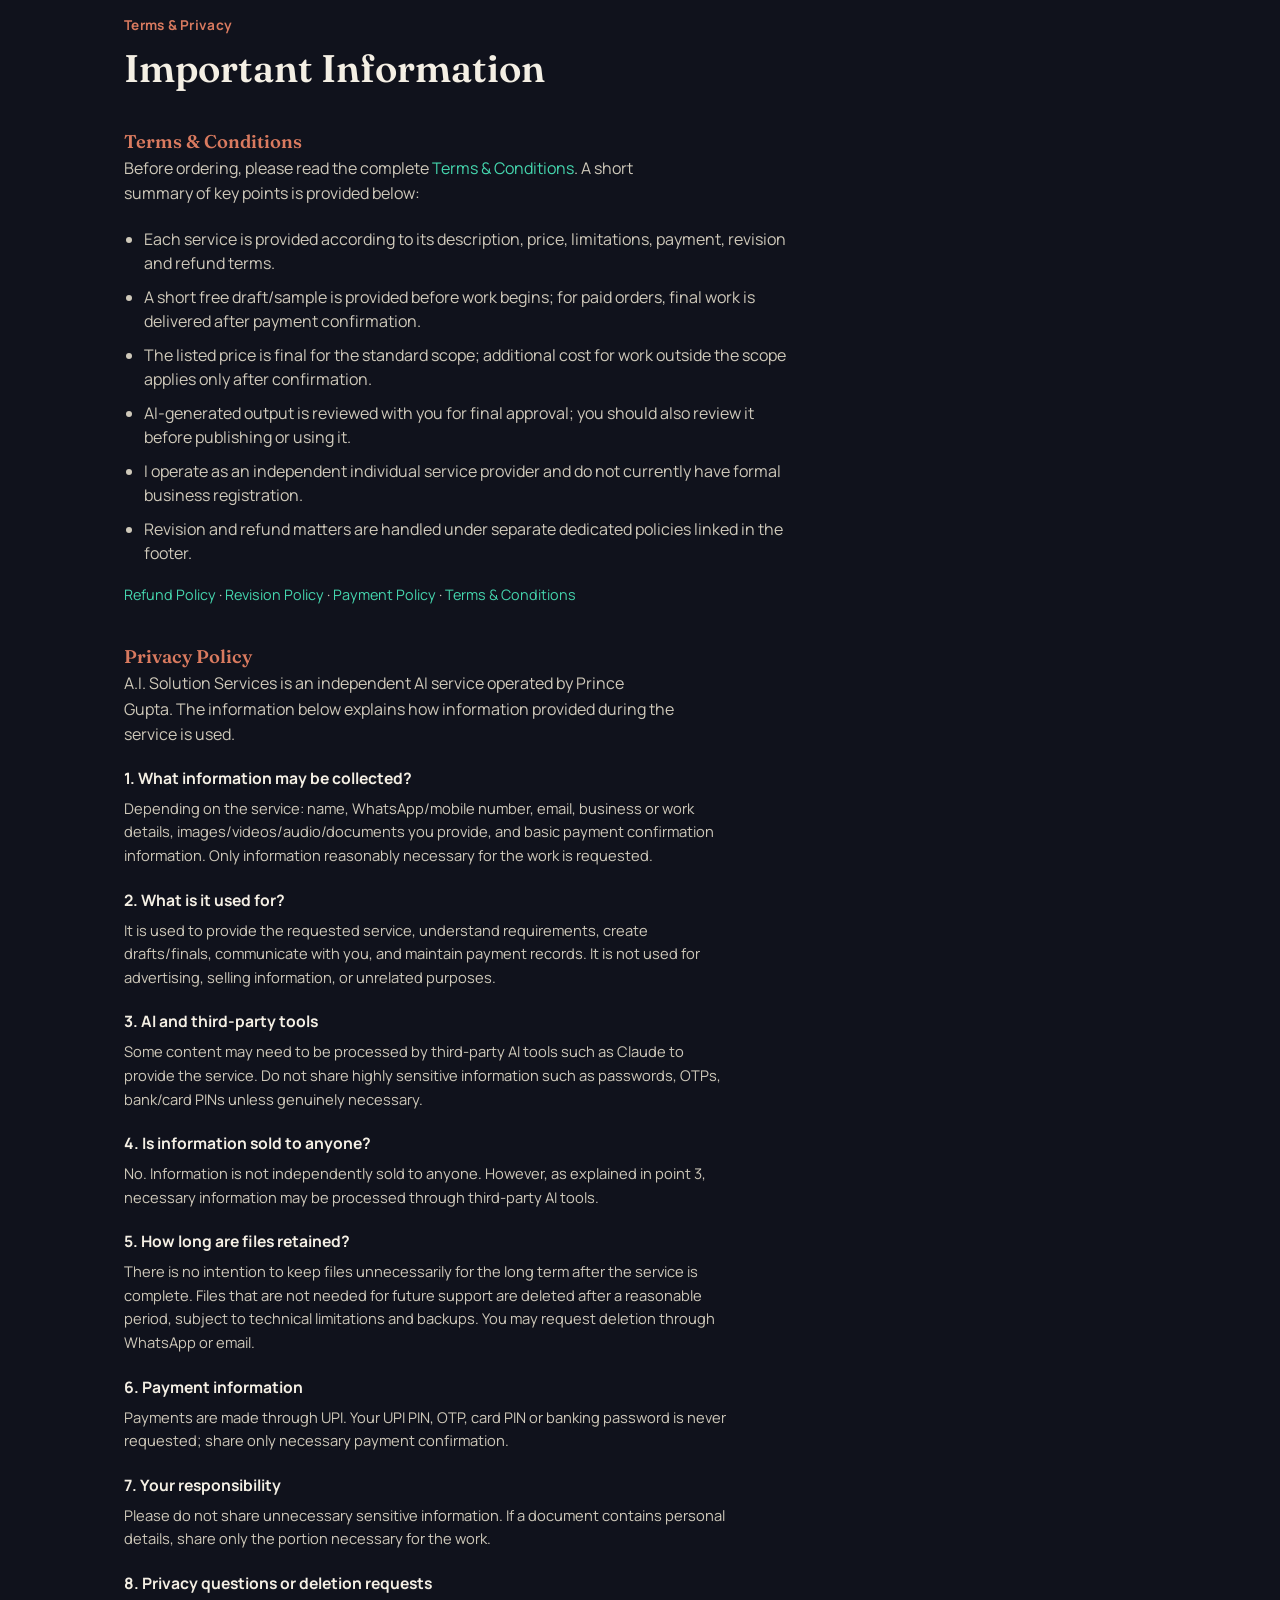
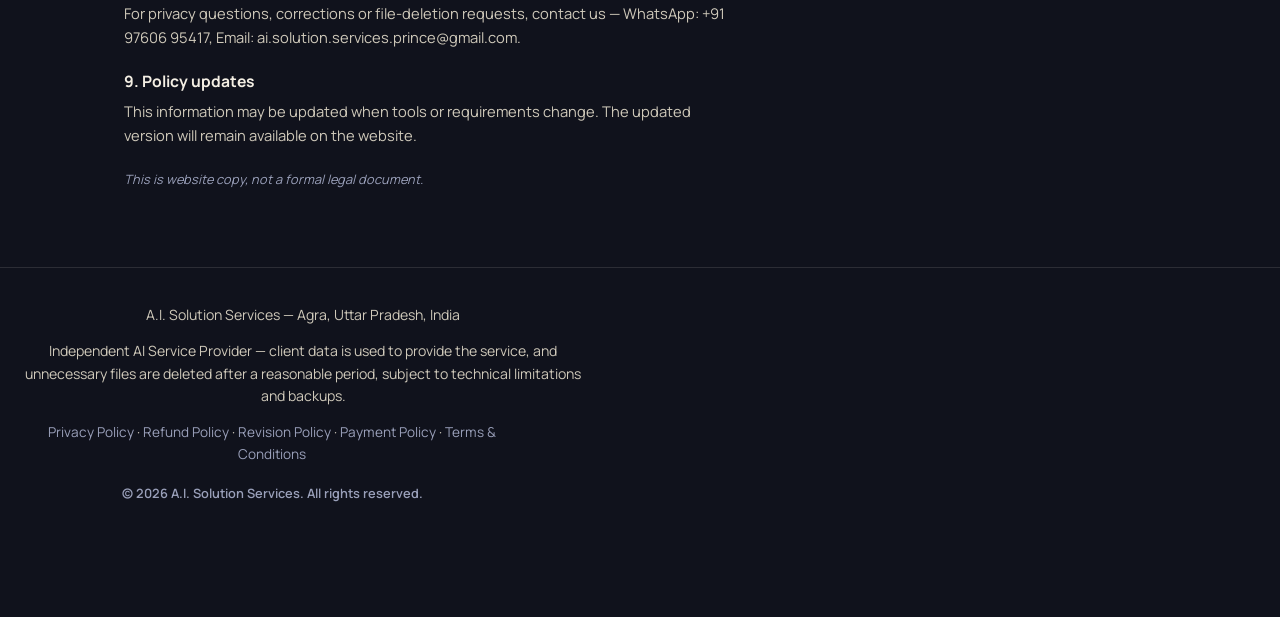
==== commit 609876c7: "Add files via upload" ====
--- a/index.html
+++ b/index.html
@@ -5,9 +5,9 @@
 <meta content="width=device-width, initial-scale=1.0" name="viewport"/>
 <title>A.I. Solution Services — Agra | AI Solutions That Save Time</title>
 <meta content="AI solutions, creative services, content, visuals and digital support from Agra, Uttar Pradesh." name="description"/>
-<link href="https://prince5192005-collab.github.io/ai-solution-services/" rel="canonical"/>
-<link href="https://prince5192005-collab.github.io/ai-solution-services/" hreflang="en" rel="alternate"/>
-<link href="https://prince5192005-collab.github.io/ai-solution-services/en/" hreflang="x-default" rel="alternate"/>
+<link href="https://prince5192005-collab.github.io/ai-solution-services/en/" rel="canonical"/>
+<link href="https://prince5192005-collab.github.io/ai-solution-services/en/" hreflang="en" rel="alternate"/>
+<link href="https://prince5192005-collab.github.io/ai-solution-services/" hreflang="x-default" rel="alternate"/>
 <meta content="website" property="og:type"/>
 <meta content="A.I. Solution Services — Agra | AI se Problem Solve, Time Save" property="og:title"/>
 <meta content="Agra based AI Solution Services — AI images, posters, video, voice, audio, content writing aur email drafting. Apni problem solve karein, apna time bachayein." property="og:description"/>
@@ -20,7 +20,7 @@
 <link href="https://fonts.googleapis.com" rel="preconnect"/>
 <link crossorigin="" href="https://fonts.gstatic.com" rel="preconnect"/>
 <link href="https://fonts.googleapis.com/css2?family=Fraunces:opsz,wght@9..144,400;9..144,500;9..144,600;9..144,700&amp;family=Manrope:wght@400;500;600;700;800&amp;display=swap" rel="stylesheet"/>
-<link href="style.css" rel="stylesheet"/>
+<link href="../style.css" rel="stylesheet"/>
 <link href="https://prince5192005-collab.github.io/ai-solution-services/hi/" hreflang="hi" rel="alternate"/></head>
 <body>
 <a class="skip-link" href="#main">Skip to main content</a>
@@ -40,7 +40,7 @@
 <a href="#contact">Contact</a>
 </nav>
 <nav aria-label="Language" class="lang-switch">
-<a href="hi/" lang="hi">Hindi</a>
+<a href="../hi/" lang="hi">Hindi</a>
 <span aria-current="page" class="lang-current">English</span>
 </nav>
 <a class="btn btn-whatsapp header-cta" href="https://wa.me/919760695417?text=Hello%2C%20I%20would%20like%20to%20discuss%20my%20requirement" rel="noopener" target="_blank">Send Your Requirement on WhatsApp</a>
@@ -96,8 +96,8 @@
 <!-- EDUCATION & CERTIFICATES -->
 <section class="section credentials-section">
 <div class="section-inner">
-<p class="section-label">Education &amp; Certificates</p>
-<h2>My Education &amp; Learning</h2>
+<p class="section-label">My Background</p>
+<h2>Education, Courses &amp; Certificates</h2>
 <p class="section-intro">Below is a record of my education and completed courses/training. This section shows my educational background and learning only; it is not a claim of client experience, professional certification, or registered-company status.</p>
 <div class="credentials-grid">
 <div>
@@ -368,11 +368,11 @@
 <span class="step-num">07</span>
 <div>
 <h3>Revision Support After Delivery</h3>
-<p>After final delivery, you receive revision support for 7 days. Applicable revisions during this period have no additional revision charge. After 7 days, revision charges apply — see the <a href="revision-policy.html">Revision Policy</a>.</p>
+<p>After final delivery, you receive revision support for 7 days. Applicable revisions during this period have no additional revision charge. After 7 days, revision charges apply — see the <a href="../revision-policy.html">Revision Policy</a>.</p>
 </div>
 </li>
 </ol>
-<p class="process-note"><strong>Refund Policy:</strong> Agar delivery ke 7 dinon ke andar delivered work agreed requirement se materially match nahi karta, to refund request review ki ja sakti hai — puri details <a href="refund-policy.html">Refund Policy</a> are available there.</p>
+<p class="process-note"><strong>Refund Policy:</strong> If the delivered work does not materially match the agreed requirement within 7 days of delivery, a refund request may be reviewed — full details are available in the <a href="../refund-policy.html">Refund Policy</a>.</p>
 <p class="process-note"><strong>Privacy &amp; Confidentiality:</strong> Information and files you share are handled confidentially as described in the <a href="#privacy">Privacy Policy</a> and are used for providing the requested service.</p>
 </div>
 </section>
@@ -410,7 +410,7 @@
 <div class="demo-card">
 <div class="demo-thumb demo-thumb-video">
 <video controls="" playsinline="" poster="assets/video-placeholder.png" preload="metadata">
-<source src="assets/001.mp4" type="video/mp4"/>
+<source src="../assets/001.mp4" type="video/mp4"/>
               Video preview could not be loaded. Please message us on WhatsApp.
             </video>
 </div>
@@ -419,17 +419,16 @@
 <div class="demo-card">
 <div class="demo-thumb demo-thumb-video">
 <video controls="" playsinline="" poster="assets/video-placeholder.png" preload="metadata">
-<source src="assets/002.mp4" type="video/mp4"/>
+<source src="../assets/002.mp4" type="video/mp4"/>
               Video preview could not be loaded. Please message us on WhatsApp.
             </video>
 </div>
 <p>AI-Powered Problem Solving — Demo</p>
 </div>
-
 <div class="demo-card">
 <div class="demo-thumb demo-thumb-video">
 <video controls="" playsinline="" poster="assets/video-placeholder.png" preload="metadata">
-<source src="assets/004.mp4" type="video/mp4"/>
+<source src="../assets/004.mp4" type="video/mp4"/>
               Video preview could not be loaded. Please message us on WhatsApp.
             </video>
 </div>
@@ -437,7 +436,7 @@
 </div>
 <div class="demo-card">
 <div class="demo-thumb">
-<img alt="AI-created demo sample" loading="lazy" src="assets/005.png"/>
+<img alt="AI-created demo sample" loading="lazy" src="../assets/005.png"/>
 </div>
 <p>AI Image Sample</p>
 </div>
@@ -489,7 +488,7 @@
 </details>
 <details class="faq-item">
 <summary>What are the revision charges?</summary>
-<p>For 7 days after delivery, <strong>unlimited revisions within the agreed requirement are free</strong>. After 7 days — for ₹1,000 services <strong>₹50–₹100</strong> per revision, ₹500 services <strong>₹20–₹50</strong> per revision, and for the ₹100 service <strong>₹20</strong> per revision. Full details <a href="revision-policy.html">Revision Policy</a> are available there.</p>
+<p>For 7 days after delivery, <strong>unlimited revisions within the agreed requirement are free</strong>. After 7 days — for ₹1,000 services <strong>₹50–₹100</strong> per revision, ₹500 services <strong>₹20–₹50</strong> per revision, and for the ₹100 service <strong>₹20</strong> per revision. Full details <a href="../revision-policy.html">Revision Policy</a> are available there.</p>
 </details>
 <details class="faq-item">
 <summary>Are the listed prices (₹100 / ₹500 / ₹1,000) final?</summary>
@@ -505,7 +504,7 @@
 </details>
 <details class="faq-item">
 <summary>Can I get a refund if I do not like the work?</summary>
-<p>Customized digital work delivery ke baad automatically refundable nahi hota. Agar delivered kaam agreed requirement se materially match nahi karta, to pehle revision/correction ka opportunity diya jaata hai; genuine issue hone par refund request 7 din ke andar review ki ja sakti hai. Puri conditions <a href="refund-policy.html">Refund Policy</a> are available there.</p>
+<p>Customized digital work is not automatically refundable after delivery. If the delivered work does not materially match the agreed requirement, an opportunity for revision/correction is provided first; if there is a genuine issue, a refund request may be reviewed within 7 days. Full conditions are available in the <a href="../refund-policy.html">Refund Policy</a>.</p>
 </details>
 <details class="faq-item">
 <summary>How can I pay?</summary>
@@ -559,7 +558,7 @@
 <p class="section-label">Terms &amp; Privacy</p>
 <h2>Important Information</h2>
 <h3 class="subsection-heading">Terms &amp; Conditions</h3>
-<p class="section-intro">Before ordering, please read the complete <a href="terms-and-conditions.html">Terms &amp; Conditions</a>. A short summary of key points is provided below:</p>
+<p class="section-intro">Before ordering, please read the complete <a href="../terms-and-conditions.html">Terms &amp; Conditions</a>. A short summary of key points is provided below:</p>
 <ul class="terms-list">
 <li>Each service is provided according to its description, price, limitations, payment, revision and refund terms.</li>
 <li>A short free draft/sample is provided before work begins; for paid orders, final work is delivered after payment confirmation.</li>
@@ -569,10 +568,10 @@
 <li>Revision and refund matters are handled under separate dedicated policies linked in the footer.</li>
 </ul>
 <p class="policy-links">
-<a href="refund-policy.html">Refund Policy</a> ·
-        <a href="revision-policy.html">Revision Policy</a> ·
-        <a href="payment-policy.html">Payment Policy</a> ·
-        <a href="terms-and-conditions.html">Terms &amp; Conditions</a>
+<a href="../refund-policy.html">Refund Policy</a> ·
+        <a href="../revision-policy.html">Revision Policy</a> ·
+        <a href="../payment-policy.html">Payment Policy</a> ·
+        <a href="../terms-and-conditions.html">Terms &amp; Conditions</a>
 </p>
 <h3 class="subsection-heading" id="privacy">Privacy Policy</h3>
 <p class="section-intro">A.I. Solution Services is an independent AI service operated by Prince Gupta. The information below explains how information provided during the service is used.</p>
@@ -621,12 +620,12 @@
 <footer class="site-footer">
 <p>A.I. Solution Services — Agra, Uttar Pradesh, India</p>
 <p class="footer-sub">Independent AI Service Provider — client data is used to provide the service, and unnecessary files are deleted after a reasonable period, subject to technical limitations and backups.</p>
-<p class="footer-links"><a href="#privacy">Privacy Policy</a> · <a href="refund-policy.html">Refund Policy</a> · <a href="revision-policy.html">Revision Policy</a> · <a href="payment-policy.html">Payment Policy</a> · <a href="terms-and-conditions.html">Terms &amp; Conditions</a></p>
+<p class="footer-links"><a href="#privacy">Privacy Policy</a> · <a href="../refund-policy.html">Refund Policy</a> · <a href="../revision-policy.html">Revision Policy</a> · <a href="../payment-policy.html">Payment Policy</a> · <a href="../terms-and-conditions.html">Terms &amp; Conditions</a></p>
 <p class="footer-copyright">© 2026 A.I. Solution Services. All rights reserved.</p>
 </footer>
 <a aria-label="WhatsApp par message karein" class="whatsapp-float" href="https://wa.me/919760695417?text=Hello" rel="noopener" target="_blank">
 <svg fill="currentColor" height="26" viewbox="0 0 32 32" width="26"><path d="M16.001 2.667C8.637 2.667 2.667 8.637 2.667 16c0 2.51.697 4.86 1.907 6.867L2.667 29.333l6.62-1.867A13.3 13.3 0 0 0 16 29.333c7.364 0 13.333-5.97 13.333-13.333S23.365 2.667 16.001 2.667zm7.79 18.9c-.324.91-1.61 1.665-2.63 1.885-.7.15-1.615.27-4.695-1.006-3.94-1.632-6.475-5.63-6.672-5.892-.19-.263-1.596-2.126-1.596-4.057 0-1.93.99-2.878 1.34-3.27.324-.363.71-.454.947-.454.237 0 .474.002.68.012.218.01.51-.083.798.61.324.78.923 2.53 1.005 2.714.083.184.14.4.028.643-.11.243-.166.394-.325.606-.164.212-.343.474-.49.638-.164.184-.334.383-.144.752.19.37.848 1.4 1.82 2.267 1.25 1.114 2.303 1.46 2.673 1.624.37.164.586.14.802-.083.216-.223.925-1.078 1.172-1.448.246-.37.492-.31.83-.184.34.126 2.157 1.017 2.526 1.202.37.184.616.276.708.43.092.153.092.885-.232 1.796z"></path></svg>
 </a>
-<script src="script.js"></script>
+<script src="../script.js"></script>
 </body>
 </html>
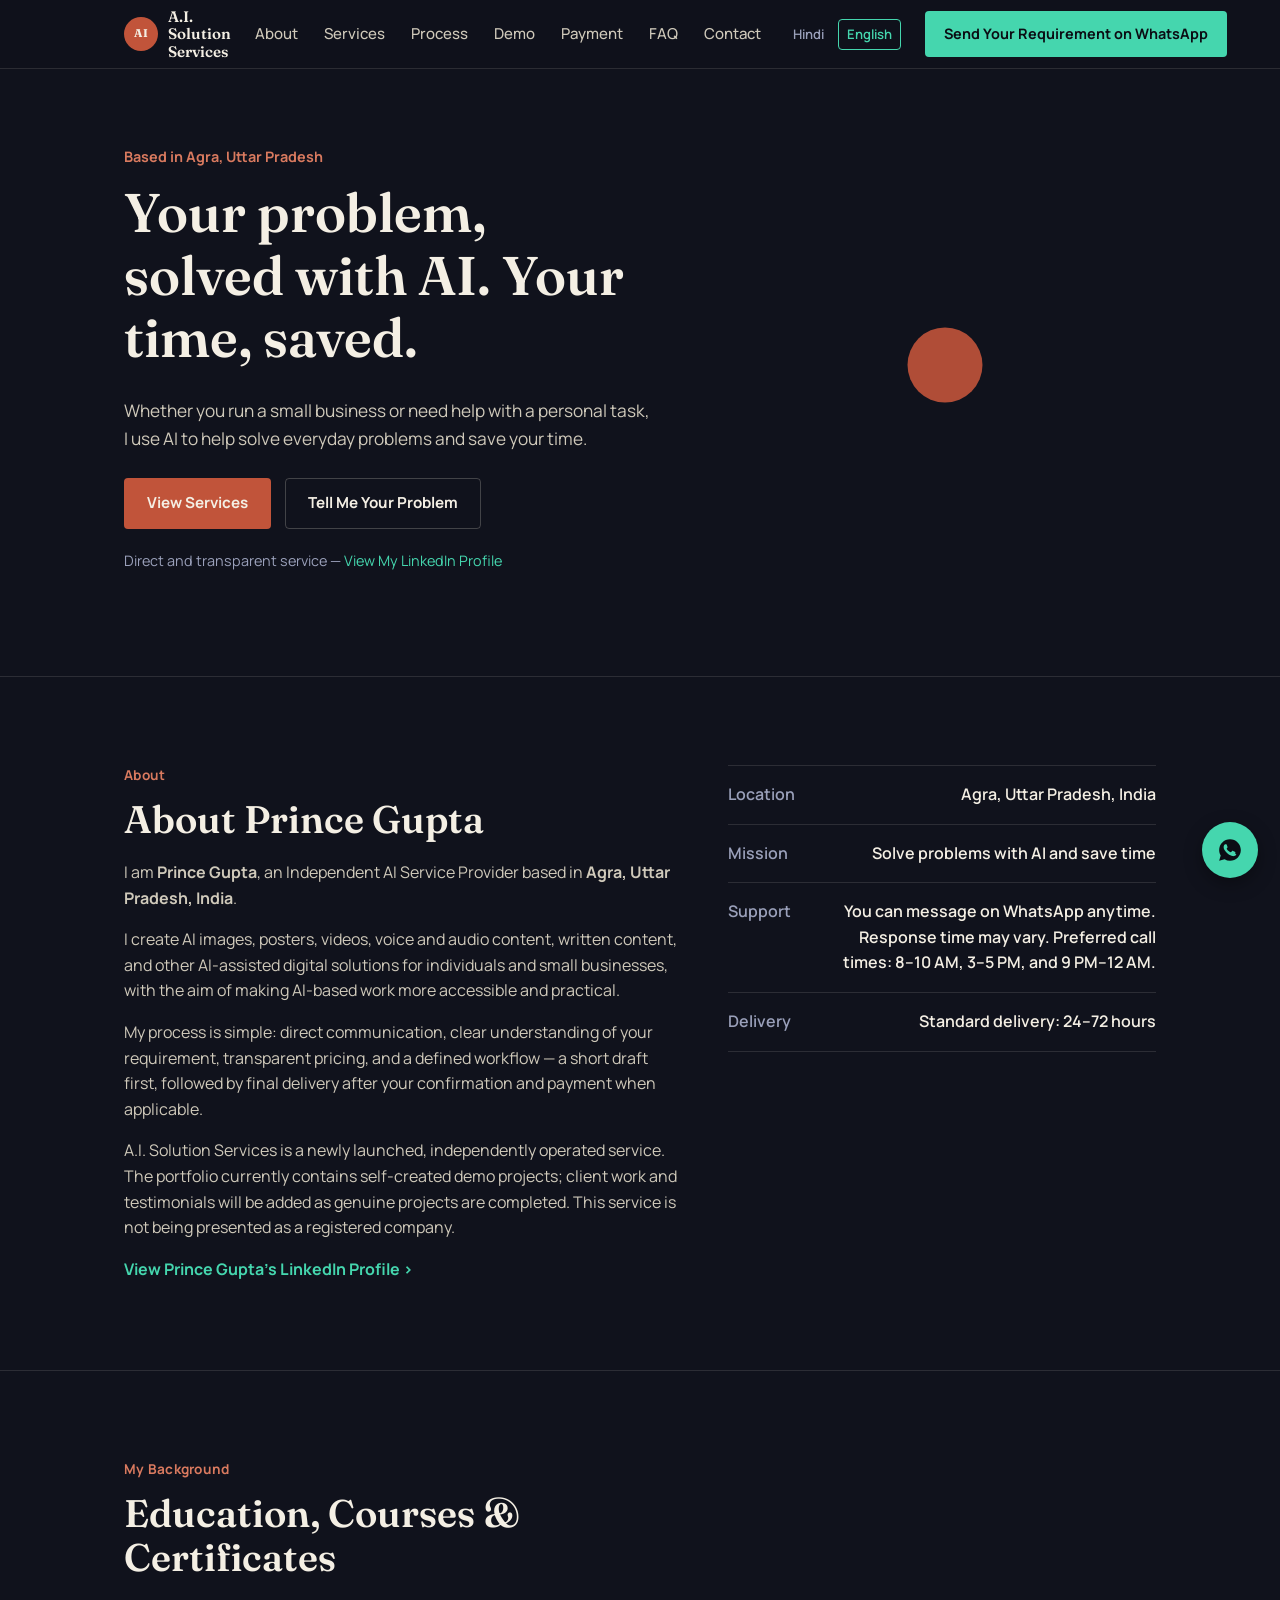
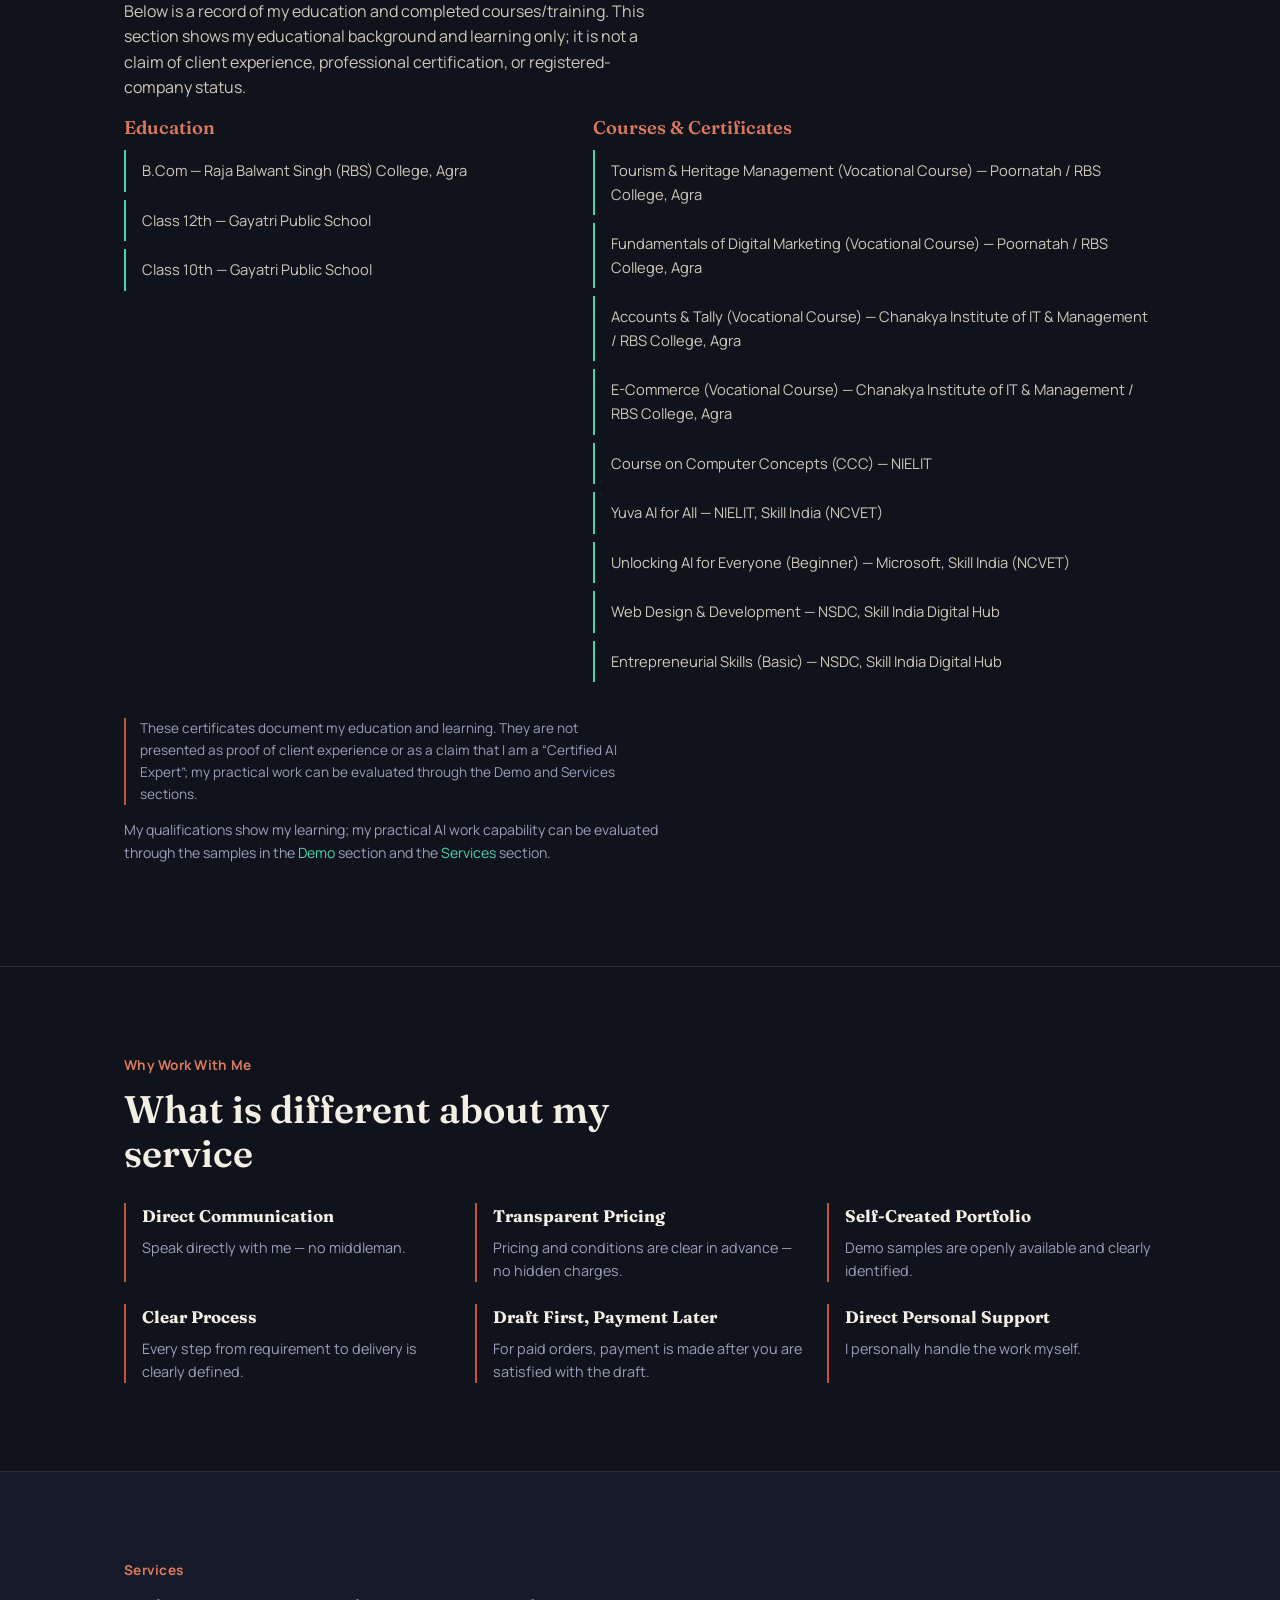
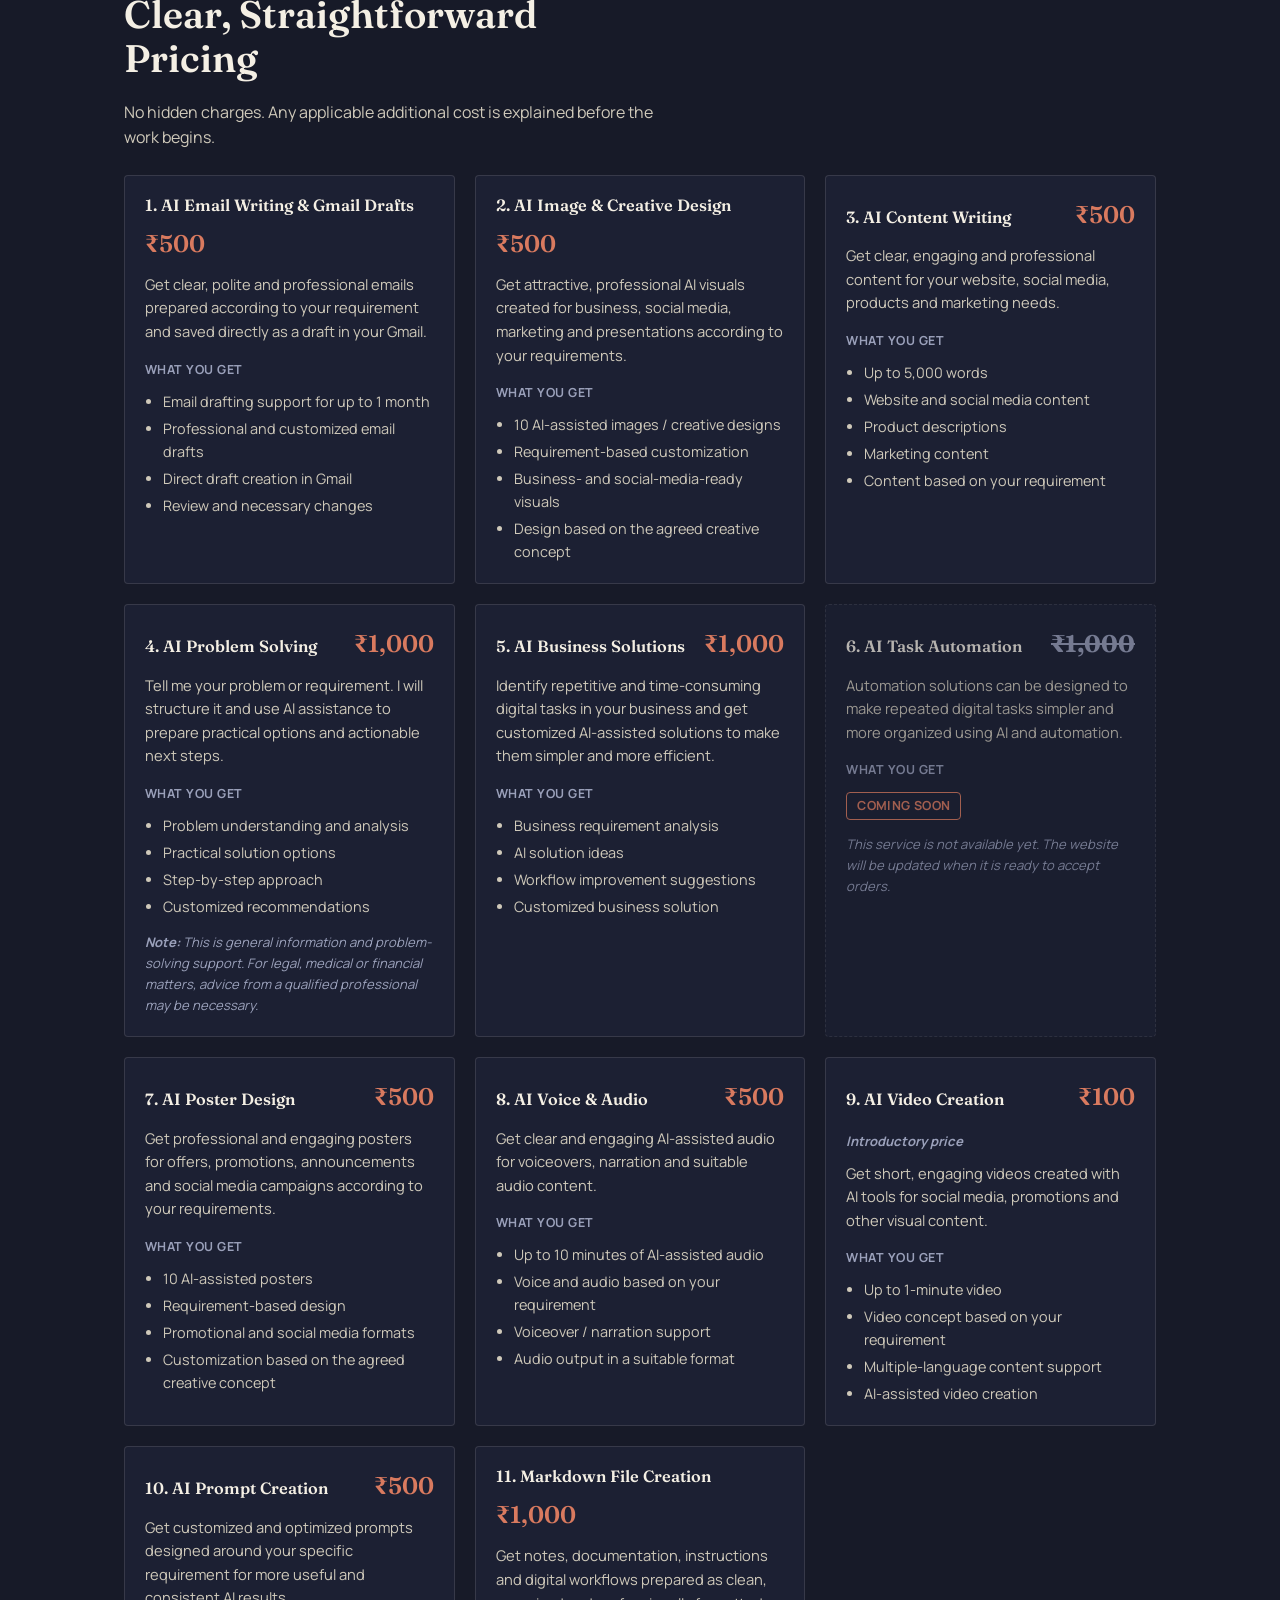
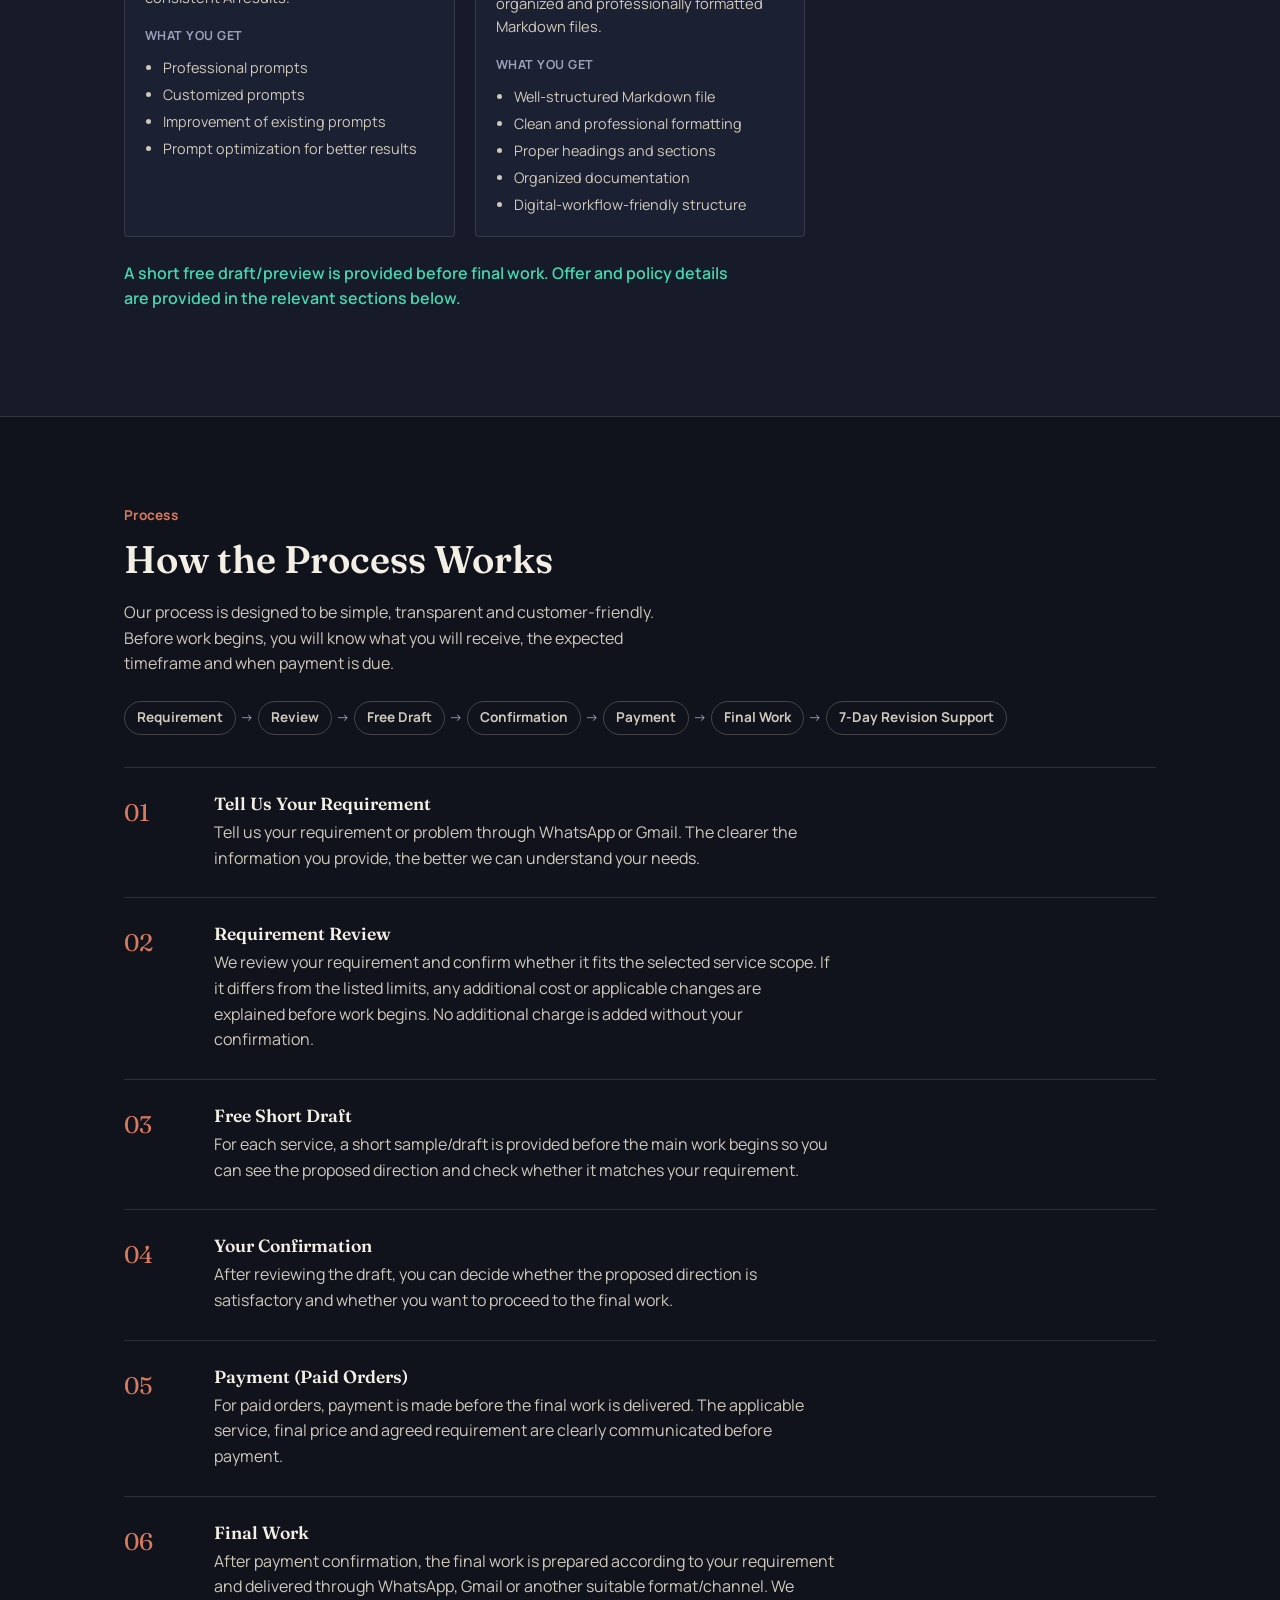
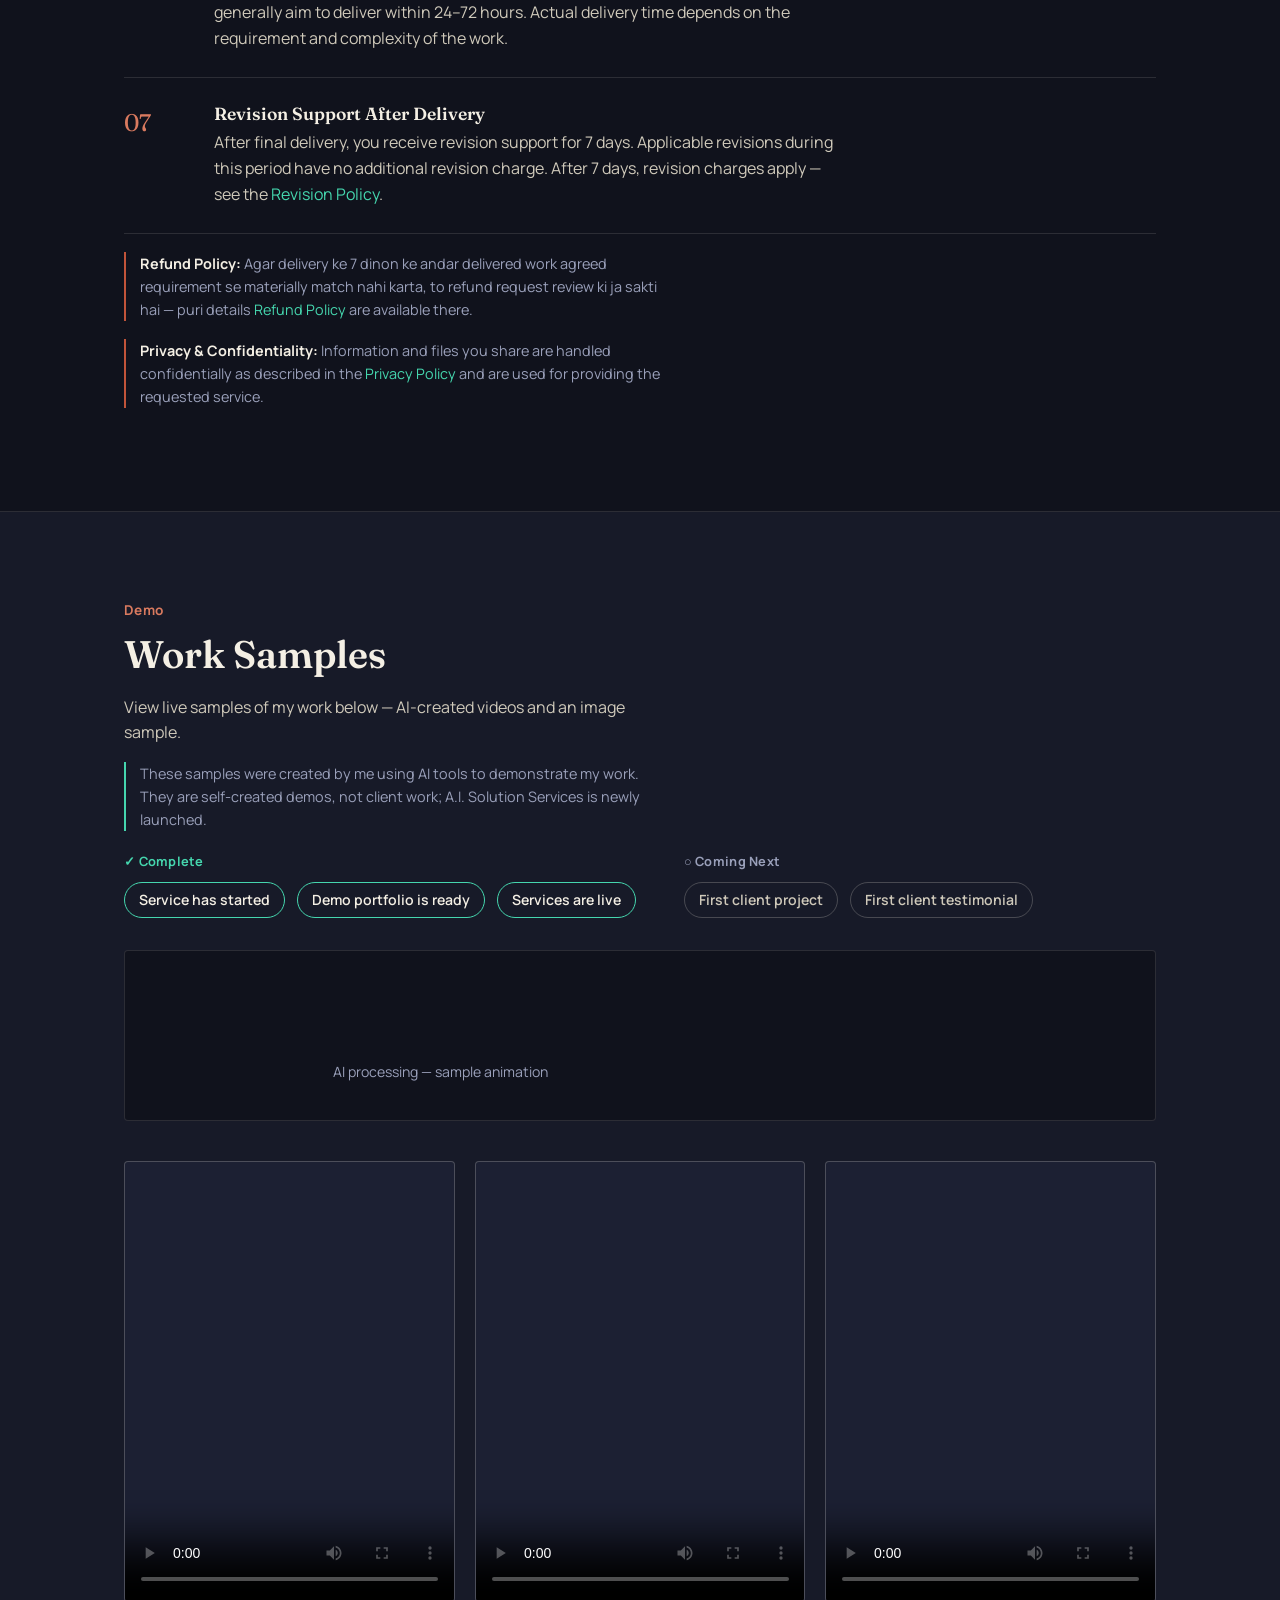
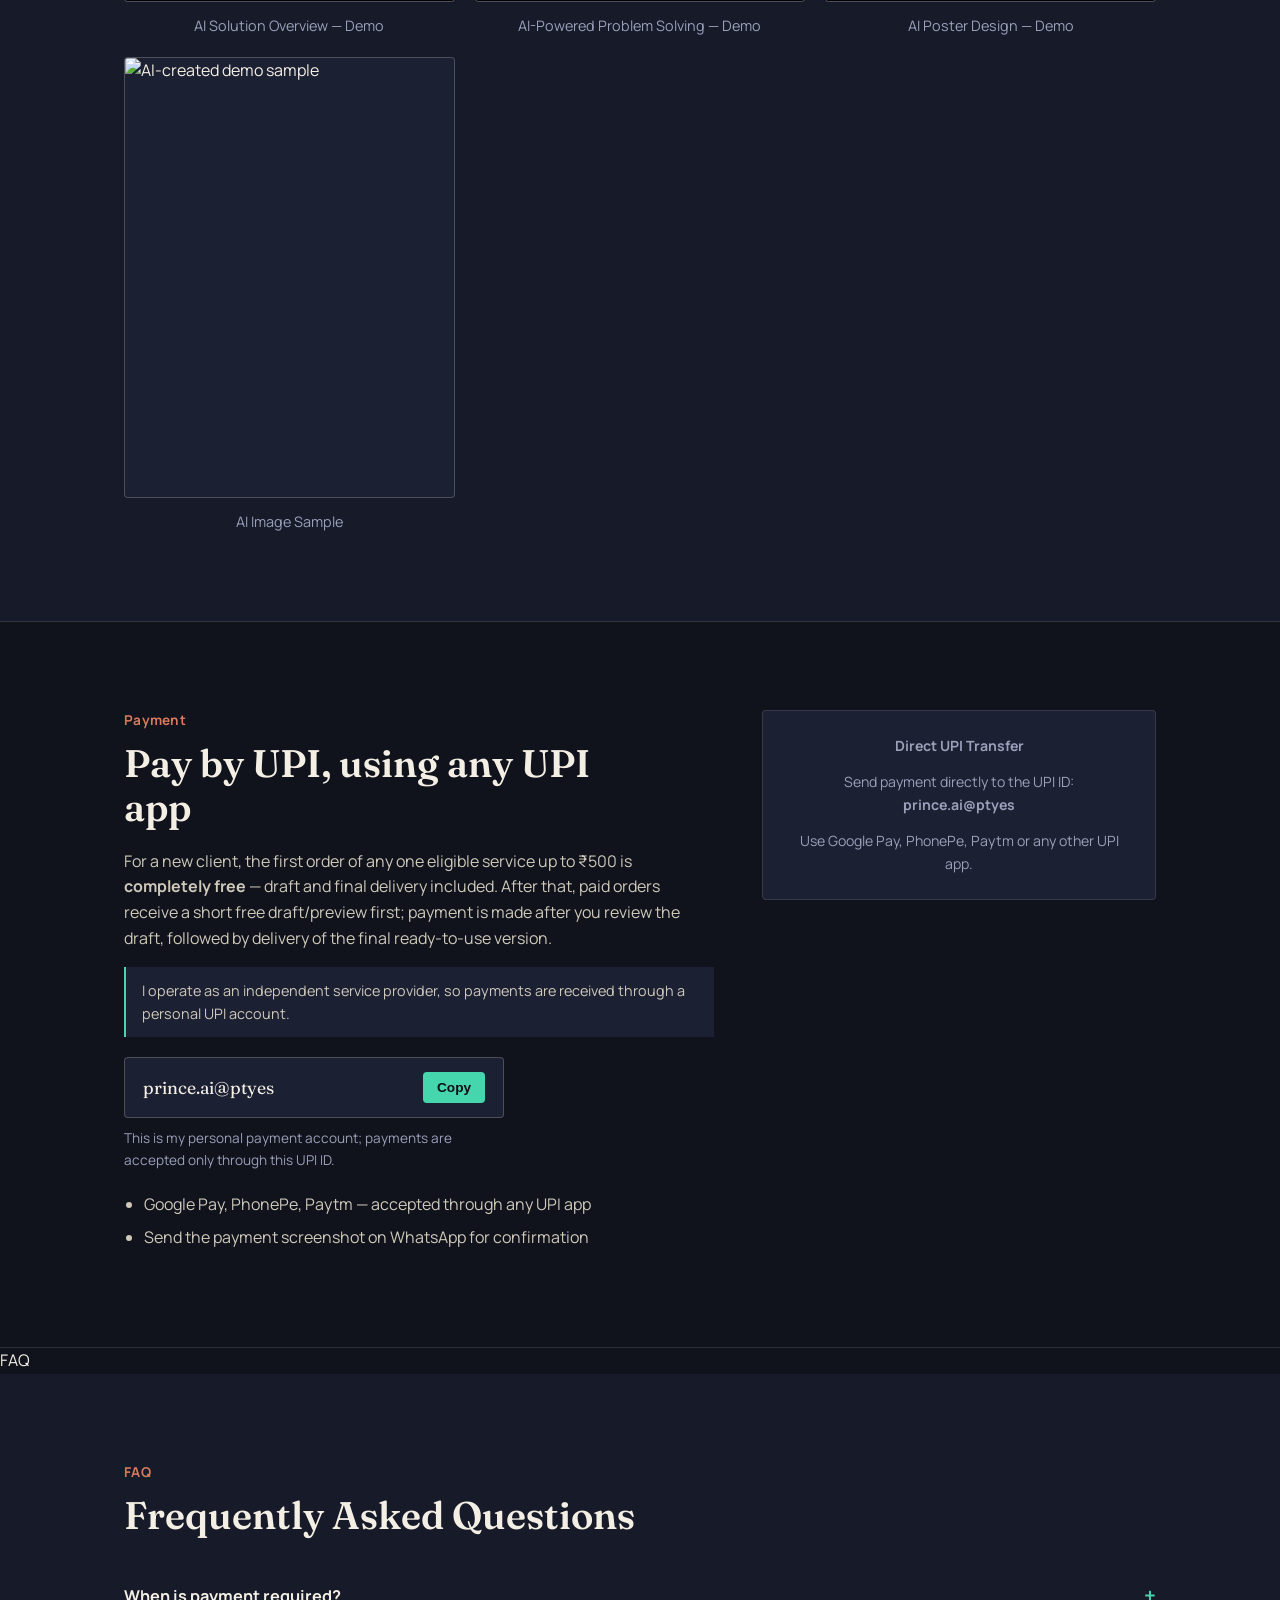
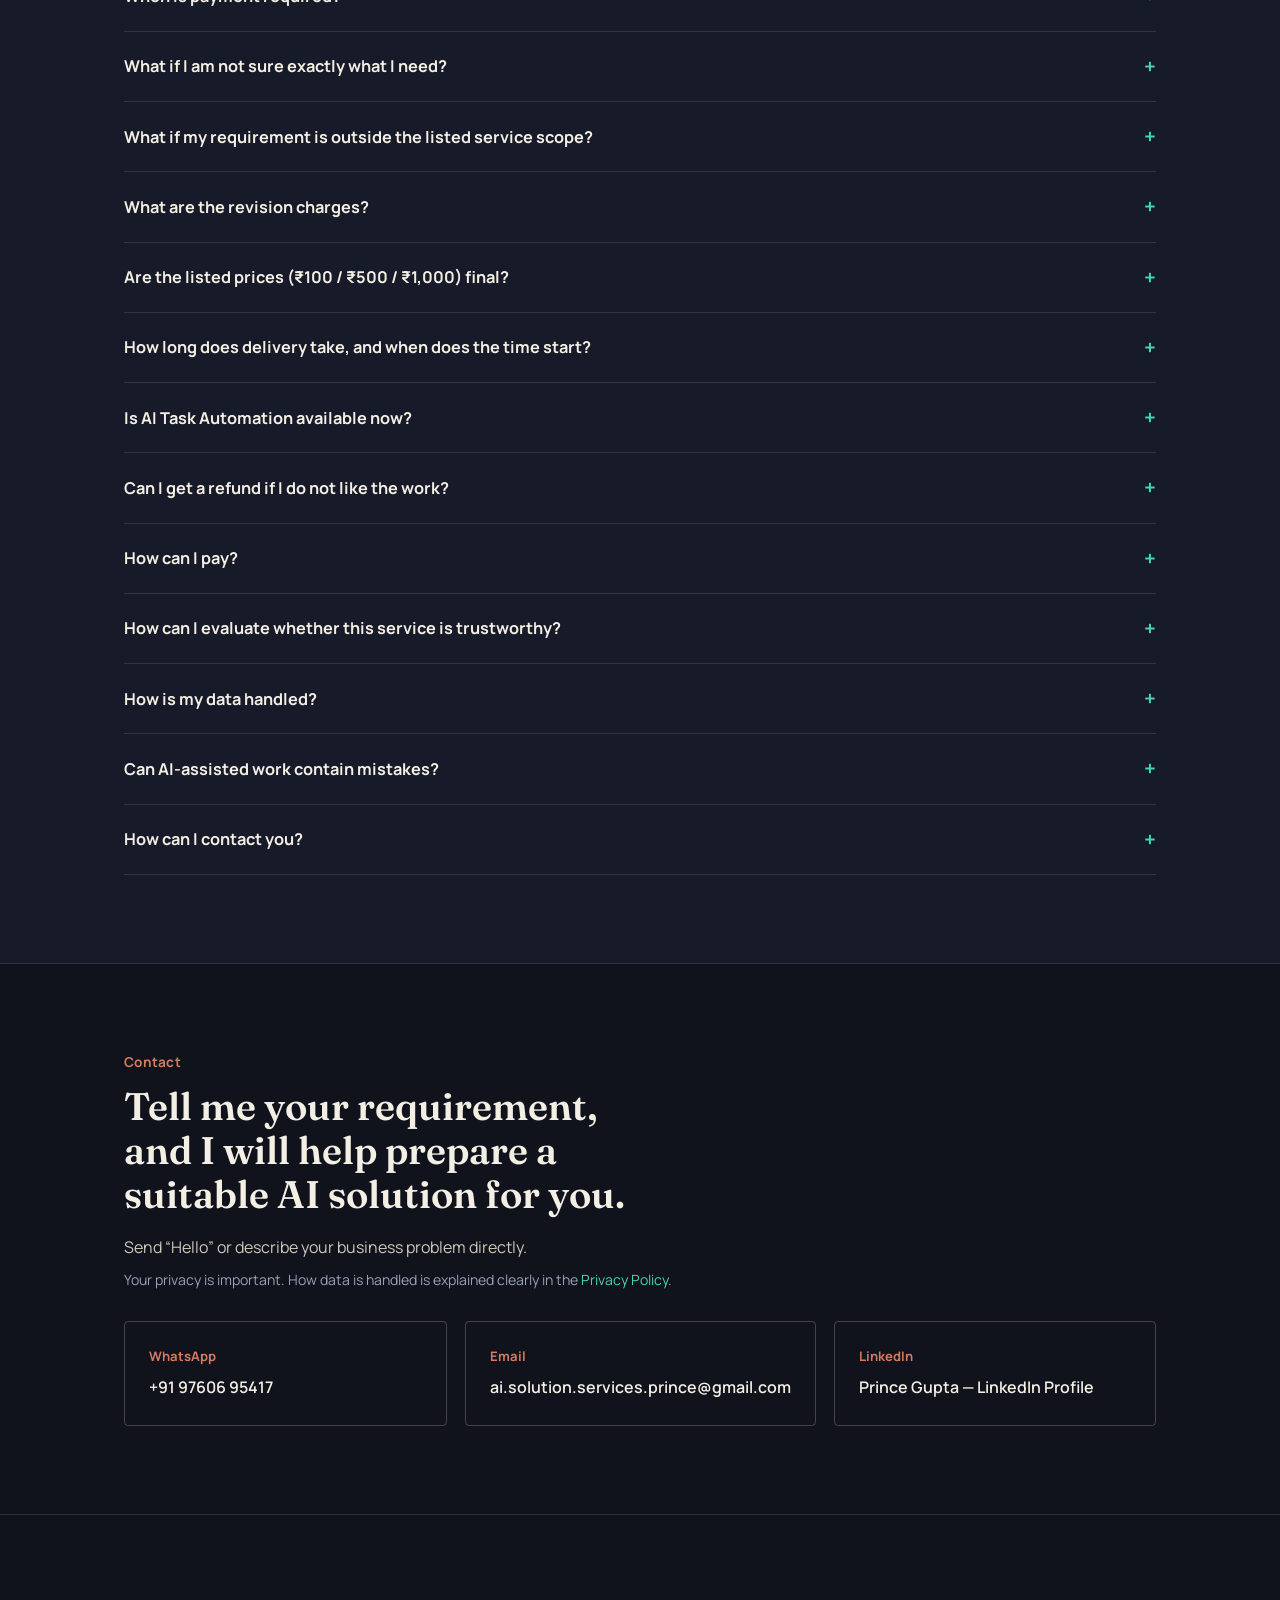
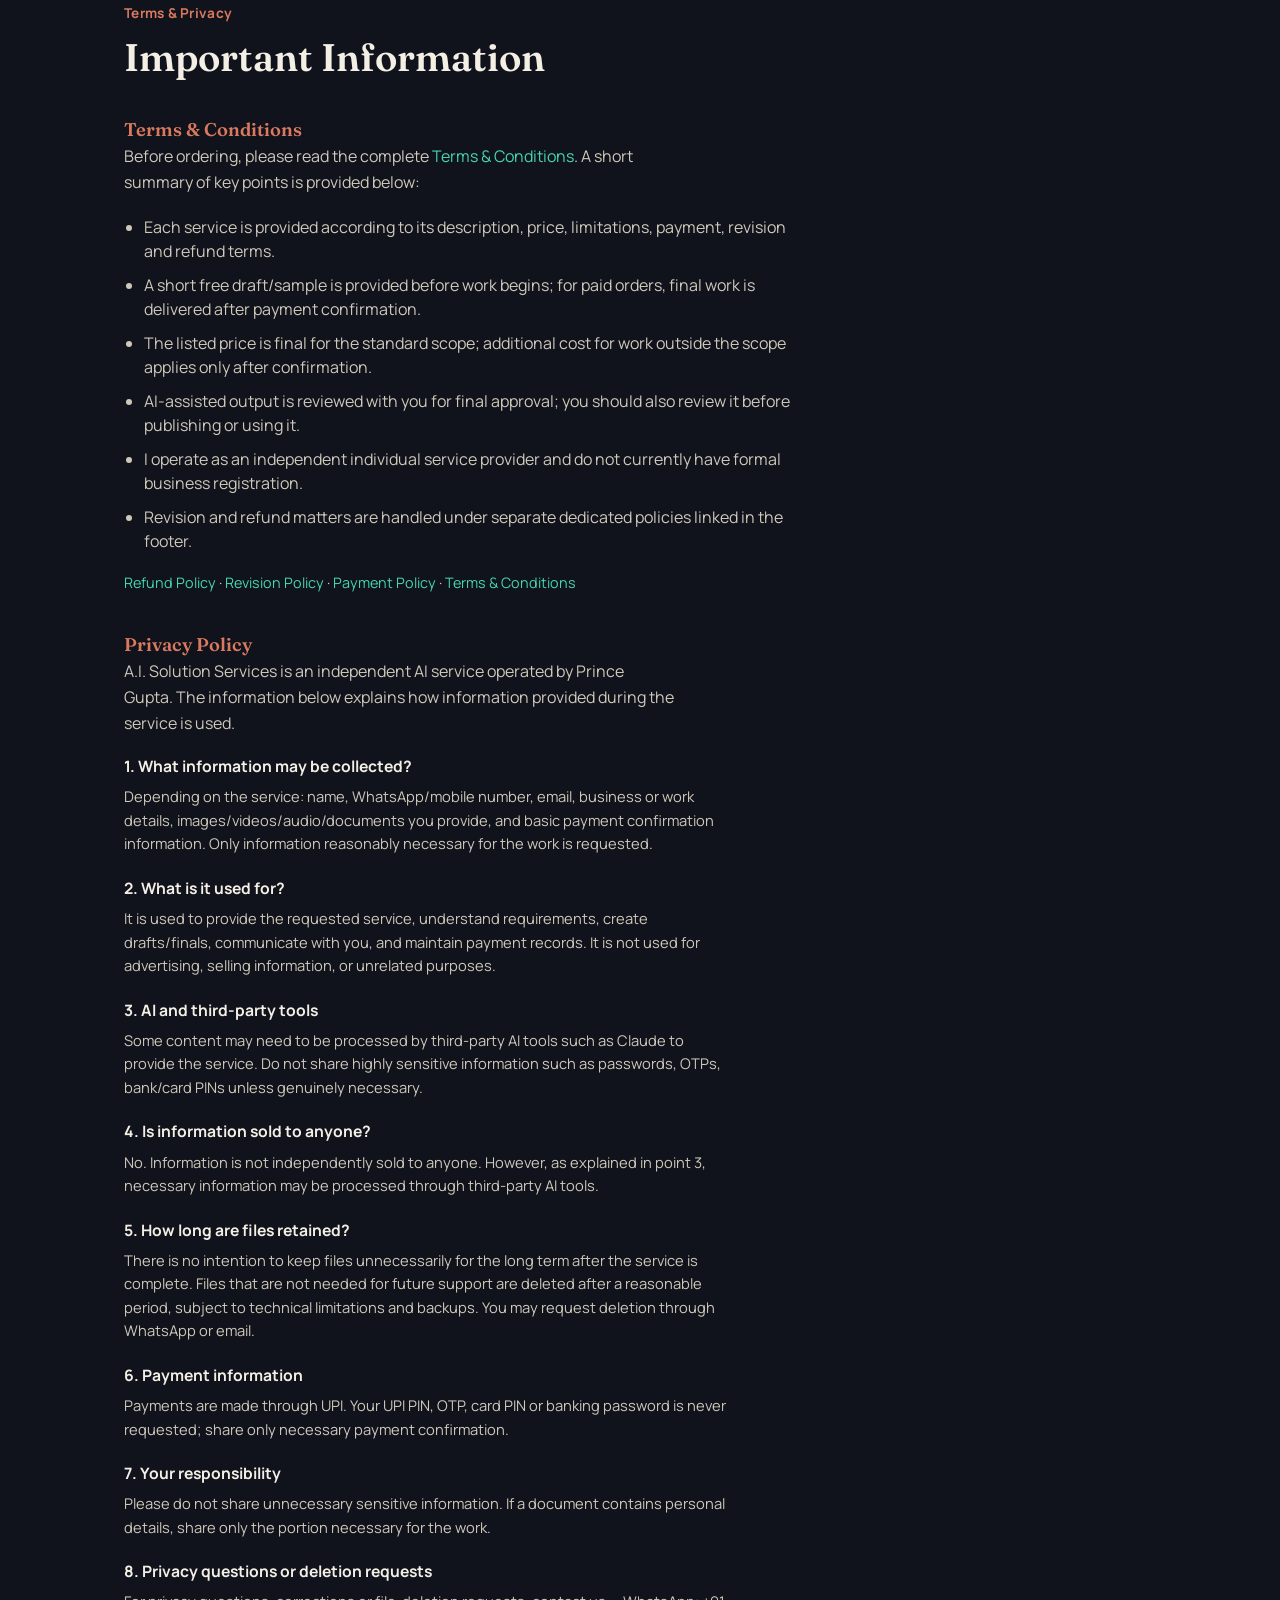
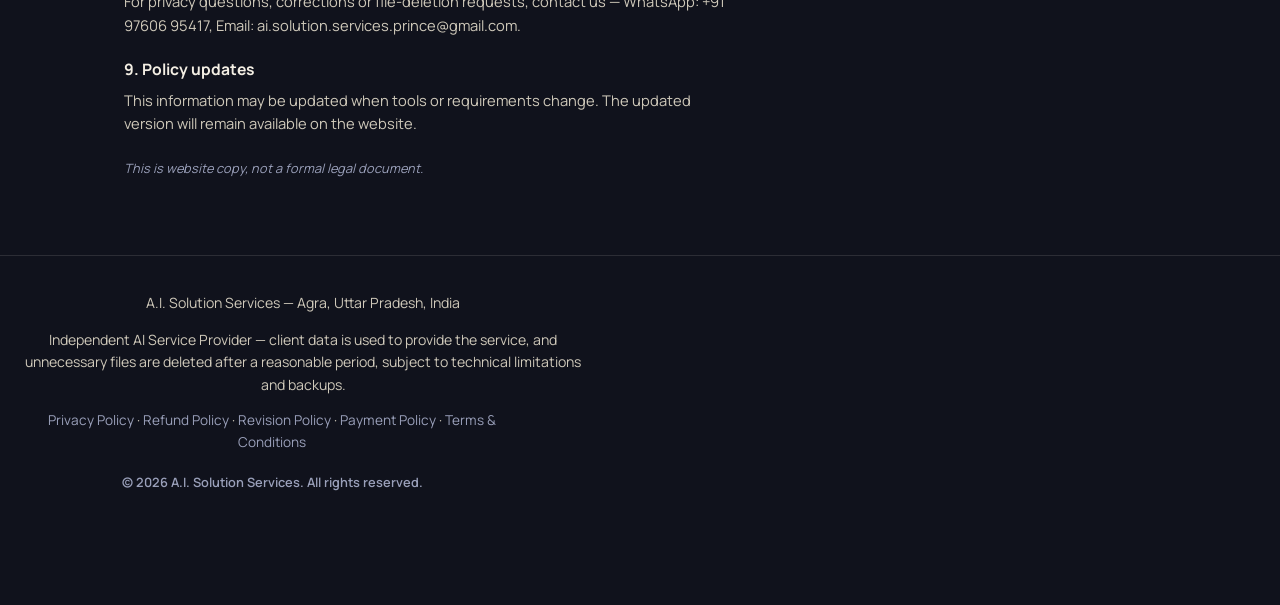
==== commit ff0937f4: "Add files via upload" ====
--- a/index.html
+++ b/index.html
@@ -5,9 +5,9 @@
 <meta content="width=device-width, initial-scale=1.0" name="viewport"/>
 <title>A.I. Solution Services — Agra | AI Solutions That Save Time</title>
 <meta content="AI solutions, creative services, content, visuals and digital support from Agra, Uttar Pradesh." name="description"/>
-<link href="https://prince5192005-collab.github.io/ai-solution-services/en/" rel="canonical"/>
-<link href="https://prince5192005-collab.github.io/ai-solution-services/en/" hreflang="en" rel="alternate"/>
-<link href="https://prince5192005-collab.github.io/ai-solution-services/" hreflang="x-default" rel="alternate"/>
+<link href="https://prince5192005-collab.github.io/ai-solution-services/" rel="canonical"/>
+<link href="https://prince5192005-collab.github.io/ai-solution-services/" hreflang="en" rel="alternate"/>
+<link href="https://prince5192005-collab.github.io/ai-solution-services/en/" hreflang="x-default" rel="alternate"/>
 <meta content="website" property="og:type"/>
 <meta content="A.I. Solution Services — Agra | AI se Problem Solve, Time Save" property="og:title"/>
 <meta content="Agra based AI Solution Services — AI images, posters, video, voice, audio, content writing aur email drafting. Apni problem solve karein, apna time bachayein." property="og:description"/>
@@ -20,7 +20,7 @@
 <link href="https://fonts.googleapis.com" rel="preconnect"/>
 <link crossorigin="" href="https://fonts.gstatic.com" rel="preconnect"/>
 <link href="https://fonts.googleapis.com/css2?family=Fraunces:opsz,wght@9..144,400;9..144,500;9..144,600;9..144,700&amp;family=Manrope:wght@400;500;600;700;800&amp;display=swap" rel="stylesheet"/>
-<link href="../style.css" rel="stylesheet"/>
+<link href="style.css" rel="stylesheet"/>
 <link href="https://prince5192005-collab.github.io/ai-solution-services/hi/" hreflang="hi" rel="alternate"/></head>
 <body>
 <a class="skip-link" href="#main">Skip to main content</a>
@@ -40,7 +40,7 @@
 <a href="#contact">Contact</a>
 </nav>
 <nav aria-label="Language" class="lang-switch">
-<a href="../hi/" lang="hi">Hindi</a>
+<a href="hi/" lang="hi">Hindi</a>
 <span aria-current="page" class="lang-current">English</span>
 </nav>
 <a class="btn btn-whatsapp header-cta" href="https://wa.me/919760695417?text=Hello%2C%20I%20would%20like%20to%20discuss%20my%20requirement" rel="noopener" target="_blank">Send Your Requirement on WhatsApp</a>
@@ -171,7 +171,7 @@
 <p class="service-desc">Get attractive, professional AI visuals created for business, social media, marketing and presentations according to your requirements.</p>
 <p class="service-subhead">What You Get</p>
 <ul class="service-includes">
-<li>10 AI-generated images / creative designs</li>
+<li>10 AI-assisted images / creative designs</li>
 <li>Requirement-based customization</li>
 <li>Business- and social-media-ready visuals</li>
 <li>Design based on the agreed creative concept</li>
@@ -205,7 +205,7 @@
 <li>Step-by-step approach</li>
 <li>Customized recommendations</li>
 </ul>
-<p class="service-note"><strong>Note:</strong>This is general information and problem-solving support. For legal, medical or financial matters, advice from a qualified professional may be necessary.</p>
+<p class="service-note"><strong>Note:</strong> This is general information and problem-solving support. For legal, medical or financial matters, advice from a qualified professional may be necessary.</p>
 </div>
 <div class="service-card">
 <div class="service-card-head">
@@ -253,7 +253,7 @@
 <p class="service-desc">Get clear and engaging AI-assisted audio for voiceovers, narration and suitable audio content.</p>
 <p class="service-subhead">What You Get</p>
 <ul class="service-includes">
-<li>Up to 10 minutes of AI-generated audio</li>
+<li>Up to 10 minutes of AI-assisted audio</li>
 <li>Voice and audio based on your requirement</li>
 <li>Voiceover / narration support</li>
 <li>Audio output in a suitable format</li>
@@ -262,7 +262,7 @@
 <div class="service-card">
 <div class="service-card-head">
 <h3>9. AI Video Creation</h3>
-<p class="price"><span>₹100</span></p>
+<p class="price"><span>₹100</span></p><p class="service-note"><strong>Introductory price</strong></p>
 </div>
 <p class="service-desc">Get short, engaging videos created with AI tools for social media, promotions and other visual content.</p>
 <p class="service-subhead">What You Get</p>
@@ -303,7 +303,7 @@
 </ul>
 </div>
 </div>
-<p class="service-footnote">Every service includes a free draft/preview before the final work. Offer and policy details are provided in the relevant sections below.</p>
+<p class="service-footnote">A short free draft/preview is provided before final work. Offer and policy details are provided in the relevant sections below.</p>
 </div>
 </section>
 <!-- PROGRESS -->
@@ -368,11 +368,11 @@
 <span class="step-num">07</span>
 <div>
 <h3>Revision Support After Delivery</h3>
-<p>After final delivery, you receive revision support for 7 days. Applicable revisions during this period have no additional revision charge. After 7 days, revision charges apply — see the <a href="../revision-policy.html">Revision Policy</a>.</p>
+<p>After final delivery, you receive revision support for 7 days. Applicable revisions during this period have no additional revision charge. After 7 days, revision charges apply — see the <a href="revision-policy.html">Revision Policy</a>.</p>
 </div>
 </li>
 </ol>
-<p class="process-note"><strong>Refund Policy:</strong> If the delivered work does not materially match the agreed requirement within 7 days of delivery, a refund request may be reviewed — full details are available in the <a href="../refund-policy.html">Refund Policy</a>.</p>
+<p class="process-note"><strong>Refund Policy:</strong> Agar delivery ke 7 dinon ke andar delivered work agreed requirement se materially match nahi karta, to refund request review ki ja sakti hai — puri details <a href="refund-policy.html">Refund Policy</a> are available there.</p>
 <p class="process-note"><strong>Privacy &amp; Confidentiality:</strong> Information and files you share are handled confidentially as described in the <a href="#privacy">Privacy Policy</a> and are used for providing the requested service.</p>
 </div>
 </section>
@@ -410,7 +410,7 @@
 <div class="demo-card">
 <div class="demo-thumb demo-thumb-video">
 <video controls="" playsinline="" poster="assets/video-placeholder.png" preload="metadata">
-<source src="../assets/001.mp4" type="video/mp4"/>
+<source src="assets/001.mp4" type="video/mp4"/>
               Video preview could not be loaded. Please message us on WhatsApp.
             </video>
 </div>
@@ -419,16 +419,17 @@
 <div class="demo-card">
 <div class="demo-thumb demo-thumb-video">
 <video controls="" playsinline="" poster="assets/video-placeholder.png" preload="metadata">
-<source src="../assets/002.mp4" type="video/mp4"/>
+<source src="assets/002.mp4" type="video/mp4"/>
               Video preview could not be loaded. Please message us on WhatsApp.
             </video>
 </div>
 <p>AI-Powered Problem Solving — Demo</p>
 </div>
+
 <div class="demo-card">
 <div class="demo-thumb demo-thumb-video">
 <video controls="" playsinline="" poster="assets/video-placeholder.png" preload="metadata">
-<source src="../assets/004.mp4" type="video/mp4"/>
+<source src="assets/004.mp4" type="video/mp4"/>
               Video preview could not be loaded. Please message us on WhatsApp.
             </video>
 </div>
@@ -436,7 +437,7 @@
 </div>
 <div class="demo-card">
 <div class="demo-thumb">
-<img alt="AI-created demo sample" loading="lazy" src="../assets/005.png"/>
+<img alt="AI-created demo sample" loading="lazy" src="assets/005.png"/>
 </div>
 <p>AI Image Sample</p>
 </div>
@@ -488,7 +489,7 @@
 </details>
 <details class="faq-item">
 <summary>What are the revision charges?</summary>
-<p>For 7 days after delivery, <strong>unlimited revisions within the agreed requirement are free</strong>. After 7 days — for ₹1,000 services <strong>₹50–₹100</strong> per revision, ₹500 services <strong>₹20–₹50</strong> per revision, and for the ₹100 service <strong>₹20</strong> per revision. Full details <a href="../revision-policy.html">Revision Policy</a> are available there.</p>
+<p>For 7 days after delivery, <strong>unlimited revisions within the agreed requirement are free</strong>. After 7 days — for ₹1,000 services <strong>₹50–₹100</strong> per revision, ₹500 services <strong>₹20–₹50</strong> per revision, and for the ₹100 service <strong>₹20</strong> per revision. Full details <a href="revision-policy.html">Revision Policy</a> are available there.</p>
 </details>
 <details class="faq-item">
 <summary>Are the listed prices (₹100 / ₹500 / ₹1,000) final?</summary>
@@ -504,7 +505,7 @@
 </details>
 <details class="faq-item">
 <summary>Can I get a refund if I do not like the work?</summary>
-<p>Customized digital work is not automatically refundable after delivery. If the delivered work does not materially match the agreed requirement, an opportunity for revision/correction is provided first; if there is a genuine issue, a refund request may be reviewed within 7 days. Full conditions are available in the <a href="../refund-policy.html">Refund Policy</a>.</p>
+<p>Customized digital work delivery ke baad automatically refundable nahi hota. Agar delivered kaam agreed requirement se materially match nahi karta, to pehle revision/correction ka opportunity diya jaata hai; genuine issue hone par refund request 7 din ke andar review ki ja sakti hai. Puri conditions <a href="refund-policy.html">Refund Policy</a> are available there.</p>
 </details>
 <details class="faq-item">
 <summary>How can I pay?</summary>
@@ -519,8 +520,8 @@
 <p>Information and files you provide are used to deliver your requested work. Necessary information may be processed by third-party AI tools such as Claude. I do not independently sell your details to people or companies. Unnecessary files are deleted after a reasonable period where within my control, subject to technical limitations and backups.</p>
 </details>
 <details class="faq-item">
-<summary>Can AI-generated work contain mistakes?</summary>
-<p>AI-generated output may sometimes require improvement. That is why final approval is reviewed with you; for paid orders, payment and final delivery follow the draft review.</p>
+<summary>Can AI-assisted work contain mistakes?</summary>
+<p>AI-assisted output may sometimes require improvement. That is why final approval is reviewed with you; for paid orders, payment and final delivery follow the draft review.</p>
 </details>
 <details class="faq-item">
 <summary>How can I contact you?</summary>
@@ -558,20 +559,20 @@
 <p class="section-label">Terms &amp; Privacy</p>
 <h2>Important Information</h2>
 <h3 class="subsection-heading">Terms &amp; Conditions</h3>
-<p class="section-intro">Before ordering, please read the complete <a href="../terms-and-conditions.html">Terms &amp; Conditions</a>. A short summary of key points is provided below:</p>
+<p class="section-intro">Before ordering, please read the complete <a href="terms-and-conditions.html">Terms &amp; Conditions</a>. A short summary of key points is provided below:</p>
 <ul class="terms-list">
 <li>Each service is provided according to its description, price, limitations, payment, revision and refund terms.</li>
 <li>A short free draft/sample is provided before work begins; for paid orders, final work is delivered after payment confirmation.</li>
 <li>The listed price is final for the standard scope; additional cost for work outside the scope applies only after confirmation.</li>
-<li>AI-generated output is reviewed with you for final approval; you should also review it before publishing or using it.</li>
+<li>AI-assisted output is reviewed with you for final approval; you should also review it before publishing or using it.</li>
 <li>I operate as an independent individual service provider and do not currently have formal business registration.</li>
 <li>Revision and refund matters are handled under separate dedicated policies linked in the footer.</li>
 </ul>
 <p class="policy-links">
-<a href="../refund-policy.html">Refund Policy</a> ·
-        <a href="../revision-policy.html">Revision Policy</a> ·
-        <a href="../payment-policy.html">Payment Policy</a> ·
-        <a href="../terms-and-conditions.html">Terms &amp; Conditions</a>
+<a href="refund-policy.html">Refund Policy</a> ·
+        <a href="revision-policy.html">Revision Policy</a> ·
+        <a href="payment-policy.html">Payment Policy</a> ·
+        <a href="terms-and-conditions.html">Terms &amp; Conditions</a>
 </p>
 <h3 class="subsection-heading" id="privacy">Privacy Policy</h3>
 <p class="section-intro">A.I. Solution Services is an independent AI service operated by Prince Gupta. The information below explains how information provided during the service is used.</p>
@@ -620,12 +621,12 @@
 <footer class="site-footer">
 <p>A.I. Solution Services — Agra, Uttar Pradesh, India</p>
 <p class="footer-sub">Independent AI Service Provider — client data is used to provide the service, and unnecessary files are deleted after a reasonable period, subject to technical limitations and backups.</p>
-<p class="footer-links"><a href="#privacy">Privacy Policy</a> · <a href="../refund-policy.html">Refund Policy</a> · <a href="../revision-policy.html">Revision Policy</a> · <a href="../payment-policy.html">Payment Policy</a> · <a href="../terms-and-conditions.html">Terms &amp; Conditions</a></p>
+<p class="footer-links"><a href="#privacy">Privacy Policy</a> · <a href="refund-policy.html">Refund Policy</a> · <a href="revision-policy.html">Revision Policy</a> · <a href="payment-policy.html">Payment Policy</a> · <a href="terms-and-conditions.html">Terms &amp; Conditions</a></p>
 <p class="footer-copyright">© 2026 A.I. Solution Services. All rights reserved.</p>
 </footer>
 <a aria-label="WhatsApp par message karein" class="whatsapp-float" href="https://wa.me/919760695417?text=Hello" rel="noopener" target="_blank">
 <svg fill="currentColor" height="26" viewbox="0 0 32 32" width="26"><path d="M16.001 2.667C8.637 2.667 2.667 8.637 2.667 16c0 2.51.697 4.86 1.907 6.867L2.667 29.333l6.62-1.867A13.3 13.3 0 0 0 16 29.333c7.364 0 13.333-5.97 13.333-13.333S23.365 2.667 16.001 2.667zm7.79 18.9c-.324.91-1.61 1.665-2.63 1.885-.7.15-1.615.27-4.695-1.006-3.94-1.632-6.475-5.63-6.672-5.892-.19-.263-1.596-2.126-1.596-4.057 0-1.93.99-2.878 1.34-3.27.324-.363.71-.454.947-.454.237 0 .474.002.68.012.218.01.51-.083.798.61.324.78.923 2.53 1.005 2.714.083.184.14.4.028.643-.11.243-.166.394-.325.606-.164.212-.343.474-.49.638-.164.184-.334.383-.144.752.19.37.848 1.4 1.82 2.267 1.25 1.114 2.303 1.46 2.673 1.624.37.164.586.14.802-.083.216-.223.925-1.078 1.172-1.448.246-.37.492-.31.83-.184.34.126 2.157 1.017 2.526 1.202.37.184.616.276.708.43.092.153.092.885-.232 1.796z"></path></svg>
 </a>
-<script src="../script.js"></script>
+<script src="script.js"></script>
 </body>
 </html>
--- a/style.css
+++ b/style.css
@@ -1,1067 +1,1070 @@
-/* ============================================
-   A.I. Solution Services — design tokens
-   Palette: night-marble base + Agra sandstone accent + AI teal
-   Type: Fraunces (display) + Manrope (body/UI)
-   ============================================ */
-
-:root {
-  --bg: #10121c;
-  --bg-panel: #171a28;
-  --bg-panel-2: #1c2033;
-  --ivory: #f4efe4;
-  --ivory-dim: #cfc9ba;
-  --muted: #9aa0ba;
-  --brick: #c1543a;
-  --brick-light: #d97a5f;
-  --brick-dark: #8f3a25;
-  --teal: #45d6ae;
-  --line: rgba(244, 239, 228, 0.12);
-  --line-strong: rgba(244, 239, 228, 0.22);
-  --radius: 4px;
-  --max: 1080px;
-  --font-display: "Fraunces", Georgia, serif;
-  --font-body: "Manrope", -apple-system, BlinkMacSystemFont, "Segoe UI", sans-serif;
-}
-
-* { box-sizing: border-box; }
-html { scroll-behavior: smooth; }
-
-body {
-  margin: 0;
-  background: var(--bg);
-  color: var(--ivory);
-  font-family: var(--font-body);
-  font-size: 16px;
-  line-height: 1.6;
-  -webkit-font-smoothing: antialiased;
-}
-
-h1, h2, h3 {
-  font-family: var(--font-display);
-  font-weight: 600;
-  line-height: 1.15;
-  margin: 0 0 0.5em;
-  color: var(--ivory);
-}
-
-p { margin: 0 0 1em; color: var(--ivory-dim); max-width: 62ch; }
-
-a { color: var(--teal); text-decoration: none; }
-a:hover { text-decoration: underline; }
-
-:focus-visible {
-  outline: 2px solid var(--teal);
-  outline-offset: 3px;
-}
-
-.skip-link {
-  position: absolute;
-  left: -999px;
-  top: 0;
-  background: var(--teal);
-  color: #0b0d14;
-  padding: 10px 16px;
-  z-index: 200;
-}
-.skip-link:focus { left: 8px; top: 8px; }
-
-.section-inner, .header-inner {
-  max-width: var(--max);
-  margin: 0 auto;
-  padding: 0 24px;
-}
-
-.section { padding: 88px 0; border-bottom: 1px solid var(--line); }
-.section-alt { background: var(--bg-panel); }
-
-.section-label {
-  font-family: var(--font-body);
-  font-weight: 700;
-  font-size: 0.85rem;
-  letter-spacing: 0.02em;
-  color: var(--brick-light);
-  margin: 0 0 10px;
-}
-
-.section h2 { font-size: clamp(1.7rem, 3.4vw, 2.4rem); max-width: 20ch; }
-.section-intro { max-width: 55ch; }
-
-/* ---------- Header ---------- */
-.site-header {
-  position: sticky;
-  top: 0;
-  z-index: 100;
-  background: rgba(16, 18, 28, 0.92);
-  backdrop-filter: blur(8px);
-  border-bottom: 1px solid var(--line);
-}
-
-.header-inner {
-  display: flex;
-  align-items: center;
-  gap: 24px;
-  height: 68px;
-}
-
-.brand {
-  display: flex;
-  align-items: center;
-  gap: 10px;
-  margin-right: auto;
-  color: var(--ivory);
-}
-.brand:hover { text-decoration: none; }
-
-.brand-mark {
-  width: 34px;
-  height: 34px;
-  border-radius: 50%;
-  background: var(--brick);
-  color: var(--ivory);
-  display: flex;
-  align-items: center;
-  justify-content: center;
-  font-family: var(--font-display);
-  font-weight: 700;
-  font-size: 0.7rem;
-  letter-spacing: -0.02em;
-  flex-shrink: 0;
-}
-
-.brand-text {
-  font-family: var(--font-display);
-  font-weight: 600;
-  font-size: 0.95rem;
-  line-height: 1.15;
-}
-
-.main-nav {
-  display: flex;
-  gap: 26px;
-}
-.main-nav a {
-  color: var(--ivory-dim);
-  font-size: 0.94rem;
-  font-weight: 500;
-}
-.main-nav a:hover { color: var(--teal); text-decoration: none; }
-
-.header-cta { white-space: nowrap; }
-
-.nav-toggle {
-  display: none;
-  flex-direction: column;
-  justify-content: center;
-  gap: 5px;
-  width: 38px;
-  height: 38px;
-  background: none;
-  border: 1px solid var(--line-strong);
-  border-radius: var(--radius);
-  cursor: pointer;
-}
-.nav-toggle span {
-  width: 18px;
-  height: 2px;
-  background: var(--ivory);
-  margin: 0 auto;
-  display: block;
-}
-
-/* ---------- Buttons ---------- */
-.btn {
-  display: inline-flex;
-  align-items: center;
-  justify-content: center;
-  padding: 12px 22px;
-  border-radius: var(--radius);
-  font-weight: 700;
-  font-size: 0.95rem;
-  border: 1px solid transparent;
-  cursor: pointer;
-}
-.btn:hover { text-decoration: none; }
-
-.btn-primary {
-  background: var(--brick);
-  color: var(--ivory);
-}
-.btn-primary:hover { background: var(--brick-light); }
-
-.btn-ghost {
-  background: transparent;
-  border-color: var(--line-strong);
-  color: var(--ivory);
-}
-.btn-ghost:hover { border-color: var(--teal); color: var(--teal); }
-
-.btn-whatsapp {
-  background: var(--teal);
-  color: #0b0d14;
-  padding: 10px 18px;
-  font-size: 0.9rem;
-}
-.btn-whatsapp:hover { background: #63e2c1; }
-
-/* ---------- Hero ---------- */
-.hero { padding: 76px 0 90px; border-bottom: 1px solid var(--line); }
-
-.hero-inner {
-  max-width: var(--max);
-  margin: 0 auto;
-  padding: 0 24px;
-  display: grid;
-  grid-template-columns: 1.15fr 0.85fr;
-  gap: 40px;
-  align-items: center;
-}
-
-.eyebrow {
-  color: var(--brick-light);
-  font-weight: 700;
-  font-size: 0.9rem;
-  margin-bottom: 14px;
-}
-
-.hero-copy h1 {
-  font-size: clamp(2.2rem, 5vw, 3.4rem);
-  max-width: 14ch;
-}
-.hero-copy h1 em {
-  font-style: normal;
-  color: var(--brick-light);
-}
-
-.hero-sub { font-size: 1.08rem; max-width: 48ch; }
-
-.hero-actions {
-  display: flex;
-  gap: 14px;
-  flex-wrap: wrap;
-  margin: 26px 0 20px;
-}
-
-.hero-trust { font-size: 0.9rem; color: var(--muted); }
-
-.hero-visual {
-  display: flex;
-  align-items: center;
-  justify-content: center;
-}
-
-.pulse-svg { width: min(100%, 300px); height: auto; }
-.pulse-core { fill: var(--brick); opacity: 0.9; }
-.pulse-ring {
-  fill: none;
-  stroke: var(--teal);
-  stroke-width: 1.4;
-  opacity: 0;
-  transform-origin: 160px 160px;
-  animation: pulse-out 3.6s ease-out infinite;
-}
-.pulse-ring.r1 { animation-delay: 0s; }
-.pulse-ring.r2 { animation-delay: 1.2s; }
-.pulse-ring.r3 { animation-delay: 2.4s; }
-
-@keyframes pulse-out {
-  0%   { transform: scale(0.55); opacity: 0.9; }
-  80%  { opacity: 0; }
-  100% { transform: scale(1); opacity: 0; }
-}
-
-.hero-copy > * { opacity: 0; transform: translateY(10px); animation: rise 0.7s ease forwards; }
-.hero-copy .eyebrow { animation-delay: 0.05s; }
-.hero-copy h1 { animation-delay: 0.15s; }
-.hero-copy .hero-sub { animation-delay: 0.28s; }
-.hero-copy .hero-actions { animation-delay: 0.4s; }
-.hero-copy .hero-trust { animation-delay: 0.5s; }
-
-@keyframes rise {
-  to { opacity: 1; transform: translateY(0); }
-}
-
-/* ---------- About ---------- */
-.about-grid {
-  display: grid;
-  grid-template-columns: 1.3fr 1fr;
-  gap: 48px;
-  align-items: start;
-}
-
-.link-arrow {
-  font-weight: 700;
-}
-.link-arrow::after { content: " ›"; }
-
-.about-facts {
-  margin: 0;
-  border-top: 1px solid var(--line);
-}
-.about-facts div {
-  display: flex;
-  justify-content: space-between;
-  gap: 20px;
-  padding: 16px 0;
-  border-bottom: 1px solid var(--line);
-}
-.about-facts dt { color: var(--muted); font-weight: 600; margin: 0; }
-.about-facts dd { margin: 0; text-align: right; color: var(--ivory); font-weight: 600; }
-
-/* ---------- Service / Pricing ---------- */
-.pricing-block {
-  border: 1px solid var(--line);
-  border-radius: var(--radius);
-  padding: 32px;
-  margin-top: 24px;
-  background: var(--bg-panel-2);
-}
-.section-alt .pricing-block { background: var(--bg); }
-
-.pricing-block.featured { border-color: var(--brick); }
-
-.pricing-head { margin-bottom: 14px; }
-.pricing-head h3 { font-size: 1.3rem; margin-bottom: 8px; }
-
-.price {
-  font-family: var(--font-display);
-  font-size: 1.5rem;
-  color: var(--ivory);
-  margin: 0;
-}
-.price span:first-child { color: var(--brick-light); font-weight: 600; }
-.price .plus { color: var(--muted); font-family: var(--font-body); margin: 0 4px; }
-.price .per { font-family: var(--font-body); font-size: 0.95rem; color: var(--muted); font-weight: 500; }
-
-.service-list {
-  list-style: none;
-  margin: 18px 0;
-  padding: 0;
-  display: grid;
-  grid-template-columns: repeat(2, 1fr);
-  gap: 12px 20px;
-}
-.service-list li {
-  padding: 10px 0 10px 18px;
-  border-left: 2px solid var(--teal);
-}
-.service-list strong {
-  display: block;
-  font-weight: 700;
-  color: var(--ivory);
-  margin-bottom: 3px;
-}
-.service-list span {
-  display: block;
-  font-size: 0.86rem;
-  color: var(--muted);
-  font-weight: 500;
-}
-
-.revision-note {
-  font-size: 0.92rem;
-  color: var(--muted);
-  margin: 10px 0 0;
-}
-.revision-note strong { color: var(--brick-light); }
-
-.service-footnote {
-  margin-top: 24px;
-  font-weight: 600;
-  color: var(--teal);
-}
-
-/* Language switcher */
-.lang-switch {
-  display: inline-flex;
-  align-items: center;
-  gap: 6px;
-  font-size: 0.82rem;
-  font-weight: 600;
-}
-.lang-switch a {
-  color: var(--muted);
-  padding: 4px 8px;
-  border-radius: var(--radius);
-  text-decoration: none;
-}
-.lang-switch a:hover { color: var(--teal); background: var(--bg-panel-2); }
-.lang-switch .lang-current {
-  color: var(--teal);
-  padding: 4px 8px;
-  border: 1px solid var(--teal);
-  border-radius: var(--radius);
-}
-
-.policy-page h1 {
-  font-size: clamp(1.8rem, 4vw, 2.4rem);
-  margin: 8px 0 4px;
-}
-.policy-updated {
-  color: var(--muted);
-  font-size: 0.88rem;
-  margin: 0 0 24px;
-}
-.policy-page .privacy-item { margin-bottom: 22px; }
-.policy-page .privacy-item h4 { color: var(--teal); margin-bottom: 6px; }
-
-.policy-links {
-  margin: 18px 0 0;
-  font-size: 0.9rem;
-}
-.policy-links a { color: var(--teal); }
-
-.promise-strip {
-  margin-top: 28px;
-  padding: 18px 20px;
-  border: 1px solid var(--teal);
-  border-radius: var(--radius);
-  background: rgba(69, 214, 174, 0.06);
-}
-.promise-label {
-  margin: 0 0 6px;
-  font-size: 0.78rem;
-  font-weight: 700;
-  text-transform: uppercase;
-  letter-spacing: 0.05em;
-  color: var(--teal);
-}
-.promise-flow {
-  margin: 0 0 8px;
-  font-weight: 700;
-  color: var(--ivory);
-  font-size: 0.92rem;
-}
-.promise-note {
-  margin: 0;
-  color: var(--ivory-dim);
-  font-size: 0.88rem;
-}
-
-.service-cards {
-  display: grid;
-  grid-template-columns: repeat(auto-fill, minmax(280px, 1fr));
-  gap: 20px;
-  margin: 24px 0;
-}
-
-.service-card {
-  background: var(--bg-panel-2);
-  border: 1px solid var(--line);
-  border-radius: var(--radius);
-  padding: 20px;
-  display: flex;
-  flex-direction: column;
-  gap: 10px;
-}
-
-.service-card-head {
-  display: flex;
-  justify-content: space-between;
-  align-items: baseline;
-  gap: 10px;
-  flex-wrap: wrap;
-}
-
-.service-card-head h3 {
-  font-size: 1.02rem;
-  margin: 0;
-  color: var(--ivory);
-}
-
-.service-card .price {
-  margin: 0;
-  font-weight: 700;
-  color: var(--teal);
-  white-space: nowrap;
-}
-
-.service-desc {
-  color: var(--ivory-dim);
-  font-size: 0.92rem;
-  margin: 0;
-}
-
-.service-subhead {
-  margin: 6px 0 0;
-  font-size: 0.78rem;
-  font-weight: 700;
-  text-transform: uppercase;
-  letter-spacing: 0.04em;
-  color: var(--muted);
-}
-
-.service-includes {
-  margin: 0;
-  padding-left: 18px;
-  color: var(--ivory-dim);
-  font-size: 0.9rem;
-  display: flex;
-  flex-direction: column;
-  gap: 4px;
-}
-
-.service-note {
-  margin: 4px 0 0;
-  font-size: 0.82rem;
-  color: var(--muted);
-  font-style: italic;
-}
-
-.service-card-unavailable {
-  opacity: 0.72;
-  border-style: dashed;
-}
-
-.price-unavailable {
-  text-decoration: line-through;
-  color: var(--muted) !important;
-}
-
-.unavailable-badge {
-  display: inline-block;
-  margin: 2px 0 0;
-  padding: 3px 10px;
-  border: 1px solid var(--brick-light);
-  color: var(--brick-light);
-  border-radius: var(--radius);
-  font-size: 0.78rem;
-  font-weight: 700;
-  text-transform: uppercase;
-  letter-spacing: 0.03em;
-  width: fit-content;
-}
-
-.table-scroll {
-  overflow-x: auto;
-  margin: 20px 0;
-  border: 1px solid var(--line);
-  border-radius: var(--radius);
-}
-
-.pricing-table {
-  width: 100%;
-  border-collapse: collapse;
-  min-width: 480px;
-  font-size: 0.92rem;
-}
-
-.pricing-table th,
-.pricing-table td {
-  padding: 12px 16px;
-  text-align: left;
-  border-bottom: 1px solid var(--line);
-  vertical-align: top;
-}
-
-.pricing-table th {
-  background: var(--bg-panel-2);
-  color: var(--teal);
-  font-weight: 700;
-  font-size: 0.82rem;
-  text-transform: uppercase;
-  letter-spacing: 0.04em;
-}
-
-.pricing-table td:first-child { font-weight: 700; color: var(--ivory); white-space: nowrap; }
-.pricing-table td:last-child { font-weight: 700; color: var(--teal); white-space: nowrap; }
-.pricing-table td:nth-child(2) { color: var(--ivory-dim); }
-.pricing-table tbody tr:last-child td { border-bottom: none; }
-
-.offer-badge {
-  margin: 18px 0 28px;
-  padding: 12px 18px;
-  border: 1px solid var(--teal);
-  border-radius: var(--radius);
-  background: rgba(69, 214, 174, 0.08);
-  color: var(--ivory);
-  font-size: 0.9rem;
-  font-weight: 600;
-  line-height: 1.6;
-  max-width: none;
-}
-
-.callout-note {
-  margin-top: 14px;
-  padding: 12px 16px;
-  border-left: 2px solid var(--teal);
-  background: var(--bg-panel-2);
-  color: var(--ivory-dim);
-  font-size: 0.9rem;
-  max-width: none;
-}
-
-/* ---------- Progress ---------- */
-.flow-strip {
-  display: flex;
-  flex-wrap: wrap;
-  align-items: center;
-  gap: 6px 4px;
-  margin: 24px 0 8px;
-  font-size: 0.85rem;
-  font-weight: 700;
-  color: var(--teal);
-}
-.flow-strip span:not(.flow-arrow) {
-  border: 1px solid var(--line-strong);
-  border-radius: 999px;
-  padding: 5px 12px;
-  color: var(--ivory-dim);
-}
-.flow-arrow {
-  color: var(--muted);
-  font-weight: 400;
-}
-
-.process-note {
-  margin-top: 18px;
-  font-size: 0.9rem;
-  color: var(--muted);
-  border-left: 2px solid var(--brick);
-  padding-left: 14px;
-  max-width: 60ch;
-}
-.process-note strong { color: var(--ivory); }
-
-.steps {
-  list-style: none;
-  margin: 32px 0 0;
-  padding: 0;
-  border-top: 1px solid var(--line);
-}
-.steps li {
-  display: grid;
-  grid-template-columns: 70px 1fr;
-  gap: 20px;
-  padding: 26px 0;
-  border-bottom: 1px solid var(--line);
-}
-.step-num {
-  font-family: var(--font-display);
-  font-size: 1.5rem;
-  color: var(--brick-light);
-}
-.steps h3 { font-size: 1.1rem; margin-bottom: 6px; }
-.steps p { margin: 0; }
-
-/* ---------- Demo ---------- */
-.demo-disclaimer {
-  font-size: 0.9rem;
-  color: var(--muted);
-  border-left: 2px solid var(--teal);
-  padding-left: 14px;
-  max-width: 60ch;
-}
-
-.journey-groups {
-  display: flex;
-  flex-wrap: wrap;
-  gap: 28px 48px;
-  margin: 20px 0 32px;
-}
-.journey-heading {
-  font-size: 0.8rem;
-  font-weight: 700;
-  letter-spacing: 0.02em;
-  margin: 0 0 10px;
-  color: var(--muted);
-}
-.journey-heading.heading-done { color: var(--teal); }
-.journey-list {
-  list-style: none;
-  margin: 0;
-  padding: 0;
-  display: flex;
-  flex-wrap: wrap;
-  gap: 10px 12px;
-}
-.journey-list li {
-  font-size: 0.88rem;
-  font-weight: 600;
-  padding: 6px 14px;
-  border-radius: 999px;
-  border: 1px solid var(--line-strong);
-  color: var(--ivory-dim);
-}
-.journey-list li.done { color: var(--ivory); border-color: var(--teal); }
-
-.credentials-grid {
-  display: grid;
-  grid-template-columns: 1fr 1.3fr;
-  gap: 36px;
-  margin-top: 8px;
-}
-.credentials-grid .subsection-heading { margin-top: 0; }
-.credentials-list {
-  list-style: none;
-  margin: 12px 0 0;
-  padding: 0;
-}
-.credentials-list li {
-  padding: 9px 0 9px 16px;
-  border-left: 2px solid var(--teal);
-  margin-bottom: 8px;
-  font-size: 0.92rem;
-  color: var(--ivory-dim);
-}
-.credentials-note {
-  margin-top: 28px;
-  font-size: 0.85rem;
-  color: var(--muted);
-  border-left: 2px solid var(--brick);
-  padding-left: 14px;
-  max-width: 65ch;
-}
-.credentials-note strong { color: var(--ivory); }
-.credentials-pointer {
-  margin-top: 14px;
-  font-size: 0.88rem;
-  color: var(--muted);
-}
-
-.why-us-grid {
-  list-style: none;
-  margin: 28px 0 0;
-  padding: 0;
-  display: grid;
-  grid-template-columns: repeat(3, 1fr);
-  gap: 22px;
-}
-.why-us-grid li {
-  border-left: 2px solid var(--brick);
-  padding-left: 16px;
-}
-.why-us-grid strong {
-  display: block;
-  font-family: var(--font-display);
-  font-size: 1.05rem;
-  color: var(--ivory);
-  margin-bottom: 6px;
-}
-.why-us-grid span {
-  display: block;
-  font-size: 0.9rem;
-  color: var(--muted);
-}
-
-.demo-live {
-  margin: 28px 0 40px;
-  padding: 36px;
-  border: 1px solid var(--line);
-  border-radius: var(--radius);
-  background: var(--bg);
-  text-align: center;
-}
-.wave {
-  display: flex;
-  justify-content: center;
-  align-items: flex-end;
-  gap: 6px;
-  height: 60px;
-  margin-bottom: 14px;
-}
-.wave span {
-  width: 6px;
-  background: var(--teal);
-  border-radius: 2px;
-  animation: wave-bounce 1.2s ease-in-out infinite;
-}
-.wave span:nth-child(1) { animation-delay: 0s; }
-.wave span:nth-child(2) { animation-delay: 0.1s; }
-.wave span:nth-child(3) { animation-delay: 0.2s; }
-.wave span:nth-child(4) { animation-delay: 0.3s; }
-.wave span:nth-child(5) { animation-delay: 0.4s; }
-.wave span:nth-child(6) { animation-delay: 0.3s; }
-.wave span:nth-child(7) { animation-delay: 0.2s; }
-.wave span:nth-child(8) { animation-delay: 0.1s; }
-
-@keyframes wave-bounce {
-  0%, 100% { height: 12px; }
-  50% { height: 56px; }
-}
-
-.demo-live-label { margin: 0; font-size: 0.88rem; color: var(--muted); }
-
-.demo-grid {
-  display: grid;
-  grid-template-columns: repeat(3, 1fr);
-  gap: 20px;
-}
-.demo-card p {
-  margin: 12px 0 0;
-  font-size: 0.9rem;
-  color: var(--muted);
-  text-align: center;
-}
-.demo-thumb {
-  aspect-ratio: 3/4;
-  background: var(--bg-panel-2);
-  border: 1px solid var(--line-strong);
-  border-radius: var(--radius);
-  overflow: hidden;
-  display: flex;
-  align-items: center;
-  justify-content: center;
-}
-.demo-thumb video,
-.demo-thumb img {
-  width: 100%;
-  height: 100%;
-  object-fit: cover;
-  display: block;
-}
-
-/* ---------- Payment ---------- */
-.payment-grid {
-  display: grid;
-  grid-template-columns: 1.2fr 0.8fr;
-  gap: 48px;
-  align-items: start;
-}
-
-.upi-id-box {
-  display: flex;
-  align-items: center;
-  gap: 14px;
-  border: 1px solid var(--line-strong);
-  border-radius: var(--radius);
-  padding: 14px 18px;
-  margin: 20px 0;
-  background: var(--bg-panel-2);
-  max-width: 380px;
-}
-#upiId {
-  font-family: var(--font-display);
-  font-size: 1.1rem;
-  color: var(--ivory);
-}
-.copy-btn {
-  margin-left: auto;
-  background: var(--teal);
-  color: #0b0d14;
-  border: none;
-  border-radius: var(--radius);
-  padding: 8px 14px;
-  font-weight: 700;
-  font-size: 0.85rem;
-  cursor: pointer;
-}
-.copy-btn:hover { background: #63e2c1; }
-
-.upi-note {
-  font-size: 0.85rem;
-  color: var(--muted);
-  max-width: 380px;
-  margin-top: -10px;
-}
-
-.payment-points {
-  margin: 20px 0 0;
-  padding-left: 20px;
-  color: var(--ivory-dim);
-}
-.payment-points li { margin-bottom: 8px; }
-
-.qr-box {
-  text-align: center;
-  border: 1px solid var(--line);
-  border-radius: var(--radius);
-  padding: 24px;
-  background: var(--bg-panel-2);
-}
-.qr-box img {
-  width: 100%;
-  max-width: 260px;
-  height: auto;
-  border-radius: var(--radius);
-  background: #fff;
-  padding: 8px;
-}
-.qr-box p { margin: 14px 0 0; font-size: 0.88rem; color: var(--muted); }
-.qr-box-title { margin: 0 !important; font-size: 1.05rem; font-weight: 700; color: var(--ivory); }
-
-/* ---------- FAQ ---------- */
-.faq-list { margin-top: 24px; }
-.faq-item {
-  border-bottom: 1px solid var(--line);
-  padding: 18px 0;
-}
-.faq-item summary {
-  cursor: pointer;
-  font-weight: 700;
-  font-size: 1.02rem;
-  color: var(--ivory);
-  list-style: none;
-  display: flex;
-  justify-content: space-between;
-  align-items: center;
-  gap: 20px;
-}
-.faq-item summary::-webkit-details-marker { display: none; }
-.faq-item summary::after {
-  content: "+";
-  color: var(--teal);
-  font-size: 1.3rem;
-  flex-shrink: 0;
-}
-.faq-item[open] summary::after { content: "–"; }
-.faq-item p { margin-top: 12px; max-width: 65ch; }
-
-/* ---------- Contact ---------- */
-.contact-grid {
-  display: grid;
-  grid-template-columns: repeat(3, 1fr);
-  gap: 18px;
-  margin-top: 30px;
-}
-.contact-card {
-  display: flex;
-  flex-direction: column;
-  gap: 8px;
-  padding: 24px;
-  border: 1px solid var(--line-strong);
-  border-radius: var(--radius);
-  color: var(--ivory);
-}
-.contact-card:hover {
-  border-color: var(--teal);
-  text-decoration: none;
-}
-.contact-label {
-  font-size: 0.82rem;
-  color: var(--brick-light);
-  font-weight: 700;
-}
-.contact-value { font-weight: 600; }
-
-/* ---------- Footer ---------- */
-.terms-section { padding-bottom: 64px; }
-.terms-list {
-  margin: 20px 0 0;
-  padding-left: 20px;
-  max-width: 68ch;
-}
-.terms-list li {
-  color: var(--ivory-dim);
-  margin-bottom: 10px;
-  line-height: 1.5;
-}
-
-.subsection-heading {
-  font-family: var(--font-display);
-  font-size: 1.15rem;
-  color: var(--brick-light);
-  margin: 40px 0 4px;
-}
-.terms-list + .subsection-heading { margin-top: 44px; }
-
-.privacy-block {
-  margin-top: 18px;
-  display: grid;
-  gap: 20px;
-}
-.privacy-item h4 {
-  font-family: var(--font-body);
-  font-size: 0.98rem;
-  font-weight: 700;
-  color: var(--ivory);
-  margin: 0 0 6px;
-}
-.privacy-item p {
-  margin: 0;
-  max-width: 68ch;
-  font-size: 0.92rem;
-}
-.privacy-disclaimer {
-  margin-top: 22px;
-  font-size: 0.8rem;
-  color: var(--muted);
-  font-style: italic;
-}
-
-.site-footer {
-  padding: 36px 24px 100px;
-  text-align: center;
-  color: var(--muted);
-  font-size: 0.88rem;
-}
-.footer-sub { margin-top: 6px; }
-.footer-links { margin-top: 14px; font-size: 0.85rem; }
-.footer-copyright { margin-top: 18px; font-size: 0.8rem; color: var(--muted); font-weight: 600; }
-.footer-links a { color: var(--muted); }
-.footer-links a:hover { color: var(--teal); }
-
-.privacy-pointer {
-  font-size: 0.88rem;
-  color: var(--muted);
-  margin-top: -8px;
-}
-
-/* ---------- WhatsApp float ---------- */
-.whatsapp-float {
-  position: fixed;
-  bottom: 22px;
-  right: 22px;
-  width: 56px;
-  height: 56px;
-  border-radius: 50%;
-  background: var(--teal);
-  color: #0b0d14;
-  display: flex;
-  align-items: center;
-  justify-content: center;
-  box-shadow: 0 6px 18px rgba(0,0,0,0.35);
-  z-index: 90;
-}
-.whatsapp-float:hover { background: #63e2c1; text-decoration: none; }
-
-/* ---------- Responsive ---------- */
-@media (max-width: 860px) {
-  .why-us-grid { grid-template-columns: repeat(2, 1fr); }
-  .credentials-grid { grid-template-columns: 1fr; gap: 24px; }
-  .hero-inner { grid-template-columns: 1fr; }
-  .hero-visual { order: -1; max-width: 220px; margin: 0 auto; }
-  .about-grid, .payment-grid { grid-template-columns: 1fr; }
-  .service-list { grid-template-columns: repeat(2, 1fr); }
-  .demo-grid { grid-template-columns: 1fr; }
-  .contact-grid { grid-template-columns: 1fr; }
-}
-
-@media (max-width: 720px) {
-  .main-nav, .header-cta, .lang-switch { display: none; }
-  .nav-toggle { display: flex; }
-
-  .site-header.nav-open .main-nav {
-    display: flex;
-    flex-direction: column;
-    position: absolute;
-    top: 68px;
-    left: 0;
-    right: 0;
-    background: var(--bg-panel);
-    padding: 16px 24px 24px;
-    border-bottom: 1px solid var(--line);
-    gap: 16px;
-  }
-  .site-header.nav-open .header-cta {
-    display: inline-flex;
-    position: absolute;
-    top: 130px;
-    left: 24px;
-  }
-  .site-header.nav-open .lang-switch {
-    display: inline-flex;
-    position: absolute;
-    top: 186px;
-    left: 24px;
-  }
-
-  .service-list { grid-template-columns: 1fr; }
-  .why-us-grid { grid-template-columns: 1fr; }
-  .steps li { grid-template-columns: 46px 1fr; }
-  .section { padding: 64px 0; }
-}
-
-@media (prefers-reduced-motion: reduce) {
-  * { animation-duration: 0.01ms !important; animation-iteration-count: 1 !important; }
-  html { scroll-behavior: auto; }
+/* ============================================
+   A.I. Solution Services — design tokens
+   Palette: night-marble base + Agra sandstone accent + AI teal
+   Type: Fraunces (display) + Manrope (body/UI)
+   ============================================ */
+
+:root {
+  --bg: #10121c;
+  --bg-panel: #171a28;
+  --bg-panel-2: #1c2033;
+  --ivory: #f4efe4;
+  --ivory-dim: #cfc9ba;
+  --muted: #9aa0ba;
+  --brick: #c1543a;
+  --brick-light: #d97a5f;
+  --brick-dark: #8f3a25;
+  --teal: #45d6ae;
+  --line: rgba(244, 239, 228, 0.12);
+  --line-strong: rgba(244, 239, 228, 0.22);
+  --radius: 4px;
+  --max: 1080px;
+  --font-display: "Fraunces", Georgia, serif;
+  --font-body: "Manrope", -apple-system, BlinkMacSystemFont, "Segoe UI", sans-serif;
+}
+
+* { box-sizing: border-box; }
+html { scroll-behavior: smooth; }
+
+body {
+  margin: 0;
+  background: var(--bg);
+  color: var(--ivory);
+  font-family: var(--font-body);
+  font-size: 16px;
+  line-height: 1.6;
+  -webkit-font-smoothing: antialiased;
+}
+
+h1, h2, h3 {
+  font-family: var(--font-display);
+  font-weight: 600;
+  line-height: 1.15;
+  margin: 0 0 0.5em;
+  color: var(--ivory);
+}
+
+p { margin: 0 0 1em; color: var(--ivory-dim); max-width: 62ch; }
+
+a { color: var(--teal); text-decoration: none; }
+a:hover { text-decoration: underline; }
+
+:focus-visible {
+  outline: 2px solid var(--teal);
+  outline-offset: 3px;
+}
+
+.skip-link {
+  position: absolute;
+  left: -999px;
+  top: 0;
+  background: var(--teal);
+  color: #0b0d14;
+  padding: 10px 16px;
+  z-index: 200;
+}
+.skip-link:focus { left: 8px; top: 8px; }
+
+.section-inner, .header-inner {
+  max-width: var(--max);
+  margin: 0 auto;
+  padding: 0 24px;
+}
+
+.section { padding: 88px 0; border-bottom: 1px solid var(--line); }
+.section-alt { background: var(--bg-panel); }
+
+.section-label {
+  font-family: var(--font-body);
+  font-weight: 700;
+  font-size: 0.85rem;
+  letter-spacing: 0.02em;
+  color: var(--brick-light);
+  margin: 0 0 10px;
+}
+
+.section h2 { font-size: clamp(1.7rem, 3.4vw, 2.4rem); max-width: 20ch; }
+.section-intro { max-width: 55ch; }
+
+/* ---------- Header ---------- */
+.site-header {
+  position: sticky;
+  top: 0;
+  z-index: 100;
+  background: rgba(16, 18, 28, 0.92);
+  backdrop-filter: blur(8px);
+  border-bottom: 1px solid var(--line);
+}
+
+.header-inner {
+  display: flex;
+  align-items: center;
+  gap: 24px;
+  height: 68px;
+}
+
+.brand {
+  display: flex;
+  align-items: center;
+  gap: 10px;
+  margin-right: auto;
+  color: var(--ivory);
+}
+.brand:hover { text-decoration: none; }
+
+.brand-mark {
+  width: 34px;
+  height: 34px;
+  border-radius: 50%;
+  background: var(--brick);
+  color: var(--ivory);
+  display: flex;
+  align-items: center;
+  justify-content: center;
+  font-family: var(--font-display);
+  font-weight: 700;
+  font-size: 0.7rem;
+  letter-spacing: -0.02em;
+  flex-shrink: 0;
+}
+
+.brand-text {
+  font-family: var(--font-display);
+  font-weight: 600;
+  font-size: 0.95rem;
+  line-height: 1.15;
+}
+
+.main-nav {
+  display: flex;
+  gap: 26px;
+}
+.main-nav a {
+  color: var(--ivory-dim);
+  font-size: 0.94rem;
+  font-weight: 500;
+}
+.main-nav a:hover { color: var(--teal); text-decoration: none; }
+
+.header-cta { white-space: nowrap; }
+
+.nav-toggle {
+  display: none;
+  flex-direction: column;
+  justify-content: center;
+  gap: 5px;
+  width: 38px;
+  height: 38px;
+  background: none;
+  border: 1px solid var(--line-strong);
+  border-radius: var(--radius);
+  cursor: pointer;
+}
+.nav-toggle span {
+  width: 18px;
+  height: 2px;
+  background: var(--ivory);
+  margin: 0 auto;
+  display: block;
+}
+
+/* ---------- Buttons ---------- */
+.btn {
+  display: inline-flex;
+  align-items: center;
+  justify-content: center;
+  padding: 12px 22px;
+  border-radius: var(--radius);
+  font-weight: 700;
+  font-size: 0.95rem;
+  border: 1px solid transparent;
+  cursor: pointer;
+}
+.btn:hover { text-decoration: none; }
+
+.btn-primary {
+  background: var(--brick);
+  color: var(--ivory);
+}
+.btn-primary:hover { background: var(--brick-light); }
+
+.btn-ghost {
+  background: transparent;
+  border-color: var(--line-strong);
+  color: var(--ivory);
+}
+.btn-ghost:hover { border-color: var(--teal); color: var(--teal); }
+
+.btn-whatsapp {
+  background: var(--teal);
+  color: #0b0d14;
+  padding: 10px 18px;
+  font-size: 0.9rem;
+}
+.btn-whatsapp:hover { background: #63e2c1; }
+
+/* ---------- Hero ---------- */
+.hero { padding: 76px 0 90px; border-bottom: 1px solid var(--line); }
+
+.hero-inner {
+  max-width: var(--max);
+  margin: 0 auto;
+  padding: 0 24px;
+  display: grid;
+  grid-template-columns: 1.15fr 0.85fr;
+  gap: 40px;
+  align-items: center;
+}
+
+.eyebrow {
+  color: var(--brick-light);
+  font-weight: 700;
+  font-size: 0.9rem;
+  margin-bottom: 14px;
+}
+
+.hero-copy h1 {
+  font-size: clamp(2.2rem, 5vw, 3.4rem);
+  max-width: 14ch;
+}
+.hero-copy h1 em {
+  font-style: normal;
+  color: var(--brick-light);
+}
+
+.hero-sub { font-size: 1.08rem; max-width: 48ch; }
+
+.hero-actions {
+  display: flex;
+  gap: 14px;
+  flex-wrap: wrap;
+  margin: 26px 0 20px;
+}
+
+.hero-trust { font-size: 0.9rem; color: var(--muted); }
+
+.hero-visual {
+  display: flex;
+  align-items: center;
+  justify-content: center;
+}
+
+.pulse-svg { width: min(100%, 300px); height: auto; }
+.pulse-core { fill: var(--brick); opacity: 0.9; }
+.pulse-ring {
+  fill: none;
+  stroke: var(--teal);
+  stroke-width: 1.4;
+  opacity: 0;
+  transform-origin: 160px 160px;
+  animation: pulse-out 3.6s ease-out infinite;
+}
+.pulse-ring.r1 { animation-delay: 0s; }
+.pulse-ring.r2 { animation-delay: 1.2s; }
+.pulse-ring.r3 { animation-delay: 2.4s; }
+
+@keyframes pulse-out {
+  0%   { transform: scale(0.55); opacity: 0.9; }
+  80%  { opacity: 0; }
+  100% { transform: scale(1); opacity: 0; }
+}
+
+.hero-copy > * { opacity: 0; transform: translateY(10px); animation: rise 0.7s ease forwards; }
+.hero-copy .eyebrow { animation-delay: 0.05s; }
+.hero-copy h1 { animation-delay: 0.15s; }
+.hero-copy .hero-sub { animation-delay: 0.28s; }
+.hero-copy .hero-actions { animation-delay: 0.4s; }
+.hero-copy .hero-trust { animation-delay: 0.5s; }
+
+@keyframes rise {
+  to { opacity: 1; transform: translateY(0); }
+}
+
+/* ---------- About ---------- */
+.about-grid {
+  display: grid;
+  grid-template-columns: 1.3fr 1fr;
+  gap: 48px;
+  align-items: start;
+}
+
+.link-arrow {
+  font-weight: 700;
+}
+.link-arrow::after { content: " ›"; }
+
+.about-facts {
+  margin: 0;
+  border-top: 1px solid var(--line);
+}
+.about-facts div {
+  display: flex;
+  justify-content: space-between;
+  gap: 20px;
+  padding: 16px 0;
+  border-bottom: 1px solid var(--line);
+}
+.about-facts dt { color: var(--muted); font-weight: 600; margin: 0; }
+.about-facts dd { margin: 0; text-align: right; color: var(--ivory); font-weight: 600; }
+
+/* ---------- Service / Pricing ---------- */
+.pricing-block {
+  border: 1px solid var(--line);
+  border-radius: var(--radius);
+  padding: 32px;
+  margin-top: 24px;
+  background: var(--bg-panel-2);
+}
+.section-alt .pricing-block { background: var(--bg); }
+
+.pricing-block.featured { border-color: var(--brick); }
+
+.pricing-head { margin-bottom: 14px; }
+.pricing-head h3 { font-size: 1.3rem; margin-bottom: 8px; }
+
+.price {
+  font-family: var(--font-display);
+  font-size: 1.5rem;
+  color: var(--ivory);
+  margin: 0;
+}
+.price span:first-child { color: var(--brick-light); font-weight: 600; }
+.price .plus { color: var(--muted); font-family: var(--font-body); margin: 0 4px; }
+.price .per { font-family: var(--font-body); font-size: 0.95rem; color: var(--muted); font-weight: 500; }
+
+.service-list {
+  list-style: none;
+  margin: 18px 0;
+  padding: 0;
+  display: grid;
+  grid-template-columns: repeat(2, 1fr);
+  gap: 12px 20px;
+}
+.service-list li {
+  padding: 10px 0 10px 18px;
+  border-left: 2px solid var(--teal);
+}
+.service-list strong {
+  display: block;
+  font-weight: 700;
+  color: var(--ivory);
+  margin-bottom: 3px;
+}
+.service-list span {
+  display: block;
+  font-size: 0.86rem;
+  color: var(--muted);
+  font-weight: 500;
+}
+
+.revision-note {
+  font-size: 0.92rem;
+  color: var(--muted);
+  margin: 10px 0 0;
+}
+.revision-note strong { color: var(--brick-light); }
+
+.service-footnote {
+  margin-top: 24px;
+  font-weight: 600;
+  color: var(--teal);
+}
+
+/* Language switcher */
+.lang-switch {
+  display: inline-flex;
+  align-items: center;
+  gap: 6px;
+  font-size: 0.82rem;
+  font-weight: 600;
+}
+.lang-switch a {
+  color: var(--muted);
+  padding: 4px 8px;
+  border-radius: var(--radius);
+  text-decoration: none;
+}
+.lang-switch a:hover { color: var(--teal); background: var(--bg-panel-2); }
+.lang-switch .lang-current {
+  color: var(--teal);
+  padding: 4px 8px;
+  border: 1px solid var(--teal);
+  border-radius: var(--radius);
+}
+
+.policy-page h1 {
+  font-size: clamp(1.8rem, 4vw, 2.4rem);
+  margin: 8px 0 4px;
+}
+.policy-updated {
+  color: var(--muted);
+  font-size: 0.88rem;
+  margin: 0 0 24px;
+}
+.policy-page .privacy-item { margin-bottom: 22px; }
+.policy-page .privacy-item h4 { color: var(--teal); margin-bottom: 6px; }
+
+.policy-links {
+  margin: 18px 0 0;
+  font-size: 0.9rem;
+}
+.policy-links a { color: var(--teal); }
+
+.promise-strip {
+  margin-top: 28px;
+  padding: 18px 20px;
+  border: 1px solid var(--teal);
+  border-radius: var(--radius);
+  background: rgba(69, 214, 174, 0.06);
+}
+.promise-label {
+  margin: 0 0 6px;
+  font-size: 0.78rem;
+  font-weight: 700;
+  text-transform: uppercase;
+  letter-spacing: 0.05em;
+  color: var(--teal);
+}
+.promise-flow {
+  margin: 0 0 8px;
+  font-weight: 700;
+  color: var(--ivory);
+  font-size: 0.92rem;
+}
+.promise-note {
+  margin: 0;
+  color: var(--ivory-dim);
+  font-size: 0.88rem;
+}
+
+.service-cards {
+  display: grid;
+  grid-template-columns: repeat(auto-fill, minmax(280px, 1fr));
+  gap: 20px;
+  margin: 24px 0;
+}
+
+.service-card {
+  background: var(--bg-panel-2);
+  border: 1px solid var(--line);
+  border-radius: var(--radius);
+  padding: 20px;
+  display: flex;
+  flex-direction: column;
+  gap: 10px;
+}
+
+.service-card-head {
+  display: flex;
+  justify-content: space-between;
+  align-items: baseline;
+  gap: 10px;
+  flex-wrap: wrap;
+}
+
+.service-card-head h3 {
+  font-size: 1.02rem;
+  margin: 0;
+  color: var(--ivory);
+}
+
+.service-card .price {
+  margin: 0;
+  font-weight: 700;
+  color: var(--teal);
+  white-space: nowrap;
+}
+
+.service-desc {
+  color: var(--ivory-dim);
+  font-size: 0.92rem;
+  margin: 0;
+}
+
+.service-subhead {
+  margin: 6px 0 0;
+  font-size: 0.78rem;
+  font-weight: 700;
+  text-transform: uppercase;
+  letter-spacing: 0.04em;
+  color: var(--muted);
+}
+
+.service-includes {
+  margin: 0;
+  padding-left: 18px;
+  color: var(--ivory-dim);
+  font-size: 0.9rem;
+  display: flex;
+  flex-direction: column;
+  gap: 4px;
+}
+
+.service-note {
+  margin: 4px 0 0;
+  font-size: 0.82rem;
+  color: var(--muted);
+  font-style: italic;
+}
+
+.service-card-unavailable {
+  opacity: 0.72;
+  border-style: dashed;
+}
+
+.price-unavailable {
+  text-decoration: line-through;
+  color: var(--muted) !important;
+}
+
+.unavailable-badge {
+  display: inline-block;
+  margin: 2px 0 0;
+  padding: 3px 10px;
+  border: 1px solid var(--brick-light);
+  color: var(--brick-light);
+  border-radius: var(--radius);
+  font-size: 0.78rem;
+  font-weight: 700;
+  text-transform: uppercase;
+  letter-spacing: 0.03em;
+  width: fit-content;
+}
+
+.table-scroll {
+  overflow-x: auto;
+  margin: 20px 0;
+  border: 1px solid var(--line);
+  border-radius: var(--radius);
+}
+
+.pricing-table {
+  width: 100%;
+  border-collapse: collapse;
+  min-width: 480px;
+  font-size: 0.92rem;
+}
+
+.pricing-table th,
+.pricing-table td {
+  padding: 12px 16px;
+  text-align: left;
+  border-bottom: 1px solid var(--line);
+  vertical-align: top;
+}
+
+.pricing-table th {
+  background: var(--bg-panel-2);
+  color: var(--teal);
+  font-weight: 700;
+  font-size: 0.82rem;
+  text-transform: uppercase;
+  letter-spacing: 0.04em;
+}
+
+.pricing-table td:first-child { font-weight: 700; color: var(--ivory); white-space: nowrap; }
+.pricing-table td:last-child { font-weight: 700; color: var(--teal); white-space: nowrap; }
+.pricing-table td:nth-child(2) { color: var(--ivory-dim); }
+.pricing-table tbody tr:last-child td { border-bottom: none; }
+
+.offer-badge {
+  margin: 18px 0 28px;
+  padding: 12px 18px;
+  border: 1px solid var(--teal);
+  border-radius: var(--radius);
+  background: rgba(69, 214, 174, 0.08);
+  color: var(--ivory);
+  font-size: 0.9rem;
+  font-weight: 600;
+  line-height: 1.6;
+  max-width: none;
+}
+
+.callout-note {
+  margin-top: 14px;
+  padding: 12px 16px;
+  border-left: 2px solid var(--teal);
+  background: var(--bg-panel-2);
+  color: var(--ivory-dim);
+  font-size: 0.9rem;
+  max-width: none;
+}
+
+/* ---------- Progress ---------- */
+.flow-strip {
+  display: flex;
+  flex-wrap: wrap;
+  align-items: center;
+  gap: 6px 4px;
+  margin: 24px 0 8px;
+  font-size: 0.85rem;
+  font-weight: 700;
+  color: var(--teal);
+}
+.flow-strip span:not(.flow-arrow) {
+  border: 1px solid var(--line-strong);
+  border-radius: 999px;
+  padding: 5px 12px;
+  color: var(--ivory-dim);
+}
+.flow-arrow {
+  color: var(--muted);
+  font-weight: 400;
+}
+
+.process-note {
+  margin-top: 18px;
+  font-size: 0.9rem;
+  color: var(--muted);
+  border-left: 2px solid var(--brick);
+  padding-left: 14px;
+  max-width: 60ch;
+}
+.process-note strong { color: var(--ivory); }
+
+.steps {
+  list-style: none;
+  margin: 32px 0 0;
+  padding: 0;
+  border-top: 1px solid var(--line);
+}
+.steps li {
+  display: grid;
+  grid-template-columns: 70px 1fr;
+  gap: 20px;
+  padding: 26px 0;
+  border-bottom: 1px solid var(--line);
+}
+.step-num {
+  font-family: var(--font-display);
+  font-size: 1.5rem;
+  color: var(--brick-light);
+}
+.steps h3 { font-size: 1.1rem; margin-bottom: 6px; }
+.steps p { margin: 0; }
+
+/* ---------- Demo ---------- */
+.demo-disclaimer {
+  font-size: 0.9rem;
+  color: var(--muted);
+  border-left: 2px solid var(--teal);
+  padding-left: 14px;
+  max-width: 60ch;
+}
+
+.journey-groups {
+  display: flex;
+  flex-wrap: wrap;
+  gap: 28px 48px;
+  margin: 20px 0 32px;
+}
+.journey-heading {
+  font-size: 0.8rem;
+  font-weight: 700;
+  letter-spacing: 0.02em;
+  margin: 0 0 10px;
+  color: var(--muted);
+}
+.journey-heading.heading-done { color: var(--teal); }
+.journey-list {
+  list-style: none;
+  margin: 0;
+  padding: 0;
+  display: flex;
+  flex-wrap: wrap;
+  gap: 10px 12px;
+}
+.journey-list li {
+  font-size: 0.88rem;
+  font-weight: 600;
+  padding: 6px 14px;
+  border-radius: 999px;
+  border: 1px solid var(--line-strong);
+  color: var(--ivory-dim);
+}
+.journey-list li.done { color: var(--ivory); border-color: var(--teal); }
+
+.credentials-grid {
+  display: grid;
+  grid-template-columns: 1fr 1.3fr;
+  gap: 36px;
+  margin-top: 8px;
+}
+.credentials-grid .subsection-heading { margin-top: 0; }
+.credentials-list {
+  list-style: none;
+  margin: 12px 0 0;
+  padding: 0;
+}
+.credentials-list li {
+  padding: 9px 0 9px 16px;
+  border-left: 2px solid var(--teal);
+  margin-bottom: 8px;
+  font-size: 0.92rem;
+  color: var(--ivory-dim);
+}
+.credentials-note {
+  margin-top: 28px;
+  font-size: 0.85rem;
+  color: var(--muted);
+  border-left: 2px solid var(--brick);
+  padding-left: 14px;
+  max-width: 65ch;
+}
+.credentials-note strong { color: var(--ivory); }
+.credentials-pointer {
+  margin-top: 14px;
+  font-size: 0.88rem;
+  color: var(--muted);
+}
+
+.why-us-grid {
+  list-style: none;
+  margin: 28px 0 0;
+  padding: 0;
+  display: grid;
+  grid-template-columns: repeat(3, 1fr);
+  gap: 22px;
+}
+.why-us-grid li {
+  border-left: 2px solid var(--brick);
+  padding-left: 16px;
+}
+.why-us-grid strong {
+  display: block;
+  font-family: var(--font-display);
+  font-size: 1.05rem;
+  color: var(--ivory);
+  margin-bottom: 6px;
+}
+.why-us-grid span {
+  display: block;
+  font-size: 0.9rem;
+  color: var(--muted);
+}
+
+.demo-live {
+  margin: 28px 0 40px;
+  padding: 36px;
+  border: 1px solid var(--line);
+  border-radius: var(--radius);
+  background: var(--bg);
+  text-align: center;
+}
+.wave {
+  display: flex;
+  justify-content: center;
+  align-items: flex-end;
+  gap: 6px;
+  height: 60px;
+  margin-bottom: 14px;
+}
+.wave span {
+  width: 6px;
+  background: var(--teal);
+  border-radius: 2px;
+  animation: wave-bounce 1.2s ease-in-out infinite;
+}
+.wave span:nth-child(1) { animation-delay: 0s; }
+.wave span:nth-child(2) { animation-delay: 0.1s; }
+.wave span:nth-child(3) { animation-delay: 0.2s; }
+.wave span:nth-child(4) { animation-delay: 0.3s; }
+.wave span:nth-child(5) { animation-delay: 0.4s; }
+.wave span:nth-child(6) { animation-delay: 0.3s; }
+.wave span:nth-child(7) { animation-delay: 0.2s; }
+.wave span:nth-child(8) { animation-delay: 0.1s; }
+
+@keyframes wave-bounce {
+  0%, 100% { height: 12px; }
+  50% { height: 56px; }
+}
+
+.demo-live-label { margin: 0; font-size: 0.88rem; color: var(--muted); }
+
+.demo-grid {
+  display: grid;
+  grid-template-columns: repeat(3, 1fr);
+  gap: 20px;
+}
+.demo-card p {
+  margin: 12px 0 0;
+  font-size: 0.9rem;
+  color: var(--muted);
+  text-align: center;
+}
+.demo-thumb {
+  aspect-ratio: 3/4;
+  background: var(--bg-panel-2);
+  border: 1px solid var(--line-strong);
+  border-radius: var(--radius);
+  overflow: hidden;
+  display: flex;
+  align-items: center;
+  justify-content: center;
+}
+.demo-thumb-video {
+  background: var(--bg-panel-2) url("assets/video-placeholder.png") center / cover no-repeat;
+}
+.demo-thumb video,
+.demo-thumb img {
+  width: 100%;
+  height: 100%;
+  object-fit: cover;
+  display: block;
+}
+
+/* ---------- Payment ---------- */
+.payment-grid {
+  display: grid;
+  grid-template-columns: 1.2fr 0.8fr;
+  gap: 48px;
+  align-items: start;
+}
+
+.upi-id-box {
+  display: flex;
+  align-items: center;
+  gap: 14px;
+  border: 1px solid var(--line-strong);
+  border-radius: var(--radius);
+  padding: 14px 18px;
+  margin: 20px 0;
+  background: var(--bg-panel-2);
+  max-width: 380px;
+}
+#upiId {
+  font-family: var(--font-display);
+  font-size: 1.1rem;
+  color: var(--ivory);
+}
+.copy-btn {
+  margin-left: auto;
+  background: var(--teal);
+  color: #0b0d14;
+  border: none;
+  border-radius: var(--radius);
+  padding: 8px 14px;
+  font-weight: 700;
+  font-size: 0.85rem;
+  cursor: pointer;
+}
+.copy-btn:hover { background: #63e2c1; }
+
+.upi-note {
+  font-size: 0.85rem;
+  color: var(--muted);
+  max-width: 380px;
+  margin-top: -10px;
+}
+
+.payment-points {
+  margin: 20px 0 0;
+  padding-left: 20px;
+  color: var(--ivory-dim);
+}
+.payment-points li { margin-bottom: 8px; }
+
+.qr-box {
+  text-align: center;
+  border: 1px solid var(--line);
+  border-radius: var(--radius);
+  padding: 24px;
+  background: var(--bg-panel-2);
+}
+.qr-box img {
+  width: 100%;
+  max-width: 260px;
+  height: auto;
+  border-radius: var(--radius);
+  background: #fff;
+  padding: 8px;
+}
+.qr-box p { margin: 14px 0 0; font-size: 0.88rem; color: var(--muted); }
+.qr-box-title { margin: 0 !important; font-size: 1.05rem; font-weight: 700; color: var(--ivory); }
+
+/* ---------- FAQ ---------- */
+.faq-list { margin-top: 24px; }
+.faq-item {
+  border-bottom: 1px solid var(--line);
+  padding: 18px 0;
+}
+.faq-item summary {
+  cursor: pointer;
+  font-weight: 700;
+  font-size: 1.02rem;
+  color: var(--ivory);
+  list-style: none;
+  display: flex;
+  justify-content: space-between;
+  align-items: center;
+  gap: 20px;
+}
+.faq-item summary::-webkit-details-marker { display: none; }
+.faq-item summary::after {
+  content: "+";
+  color: var(--teal);
+  font-size: 1.3rem;
+  flex-shrink: 0;
+}
+.faq-item[open] summary::after { content: "–"; }
+.faq-item p { margin-top: 12px; max-width: 65ch; }
+
+/* ---------- Contact ---------- */
+.contact-grid {
+  display: grid;
+  grid-template-columns: repeat(3, 1fr);
+  gap: 18px;
+  margin-top: 30px;
+}
+.contact-card {
+  display: flex;
+  flex-direction: column;
+  gap: 8px;
+  padding: 24px;
+  border: 1px solid var(--line-strong);
+  border-radius: var(--radius);
+  color: var(--ivory);
+}
+.contact-card:hover {
+  border-color: var(--teal);
+  text-decoration: none;
+}
+.contact-label {
+  font-size: 0.82rem;
+  color: var(--brick-light);
+  font-weight: 700;
+}
+.contact-value { font-weight: 600; }
+
+/* ---------- Footer ---------- */
+.terms-section { padding-bottom: 64px; }
+.terms-list {
+  margin: 20px 0 0;
+  padding-left: 20px;
+  max-width: 68ch;
+}
+.terms-list li {
+  color: var(--ivory-dim);
+  margin-bottom: 10px;
+  line-height: 1.5;
+}
+
+.subsection-heading {
+  font-family: var(--font-display);
+  font-size: 1.15rem;
+  color: var(--brick-light);
+  margin: 40px 0 4px;
+}
+.terms-list + .subsection-heading { margin-top: 44px; }
+
+.privacy-block {
+  margin-top: 18px;
+  display: grid;
+  gap: 20px;
+}
+.privacy-item h4 {
+  font-family: var(--font-body);
+  font-size: 0.98rem;
+  font-weight: 700;
+  color: var(--ivory);
+  margin: 0 0 6px;
+}
+.privacy-item p {
+  margin: 0;
+  max-width: 68ch;
+  font-size: 0.92rem;
+}
+.privacy-disclaimer {
+  margin-top: 22px;
+  font-size: 0.8rem;
+  color: var(--muted);
+  font-style: italic;
+}
+
+.site-footer {
+  padding: 36px 24px 100px;
+  text-align: center;
+  color: var(--muted);
+  font-size: 0.88rem;
+}
+.footer-sub { margin-top: 6px; }
+.footer-links { margin-top: 14px; font-size: 0.85rem; }
+.footer-copyright { margin-top: 18px; font-size: 0.8rem; color: var(--muted); font-weight: 600; }
+.footer-links a { color: var(--muted); }
+.footer-links a:hover { color: var(--teal); }
+
+.privacy-pointer {
+  font-size: 0.88rem;
+  color: var(--muted);
+  margin-top: -8px;
+}
+
+/* ---------- WhatsApp float ---------- */
+.whatsapp-float {
+  position: fixed;
+  bottom: 22px;
+  right: 22px;
+  width: 56px;
+  height: 56px;
+  border-radius: 50%;
+  background: var(--teal);
+  color: #0b0d14;
+  display: flex;
+  align-items: center;
+  justify-content: center;
+  box-shadow: 0 6px 18px rgba(0,0,0,0.35);
+  z-index: 90;
+}
+.whatsapp-float:hover { background: #63e2c1; text-decoration: none; }
+
+/* ---------- Responsive ---------- */
+@media (max-width: 860px) {
+  .why-us-grid { grid-template-columns: repeat(2, 1fr); }
+  .credentials-grid { grid-template-columns: 1fr; gap: 24px; }
+  .hero-inner { grid-template-columns: 1fr; }
+  .hero-visual { order: -1; max-width: 220px; margin: 0 auto; }
+  .about-grid, .payment-grid { grid-template-columns: 1fr; }
+  .service-list { grid-template-columns: repeat(2, 1fr); }
+  .demo-grid { grid-template-columns: 1fr; }
+  .contact-grid { grid-template-columns: 1fr; }
+}
+
+@media (max-width: 720px) {
+  .main-nav, .header-cta, .lang-switch { display: none; }
+  .nav-toggle { display: flex; }
+
+  .site-header.nav-open .main-nav {
+    display: flex;
+    flex-direction: column;
+    position: absolute;
+    top: 68px;
+    left: 0;
+    right: 0;
+    background: var(--bg-panel);
+    padding: 16px 24px 24px;
+    border-bottom: 1px solid var(--line);
+    gap: 16px;
+  }
+  .site-header.nav-open .header-cta {
+    display: inline-flex;
+    position: absolute;
+    top: 130px;
+    left: 24px;
+  }
+  .site-header.nav-open .lang-switch {
+    display: inline-flex;
+    position: absolute;
+    top: 186px;
+    left: 24px;
+  }
+
+  .service-list { grid-template-columns: 1fr; }
+  .why-us-grid { grid-template-columns: 1fr; }
+  .steps li { grid-template-columns: 46px 1fr; }
+  .section { padding: 64px 0; }
+}
+
+@media (prefers-reduced-motion: reduce) {
+  * { animation-duration: 0.01ms !important; animation-iteration-count: 1 !important; }
+  html { scroll-behavior: auto; }
 }
